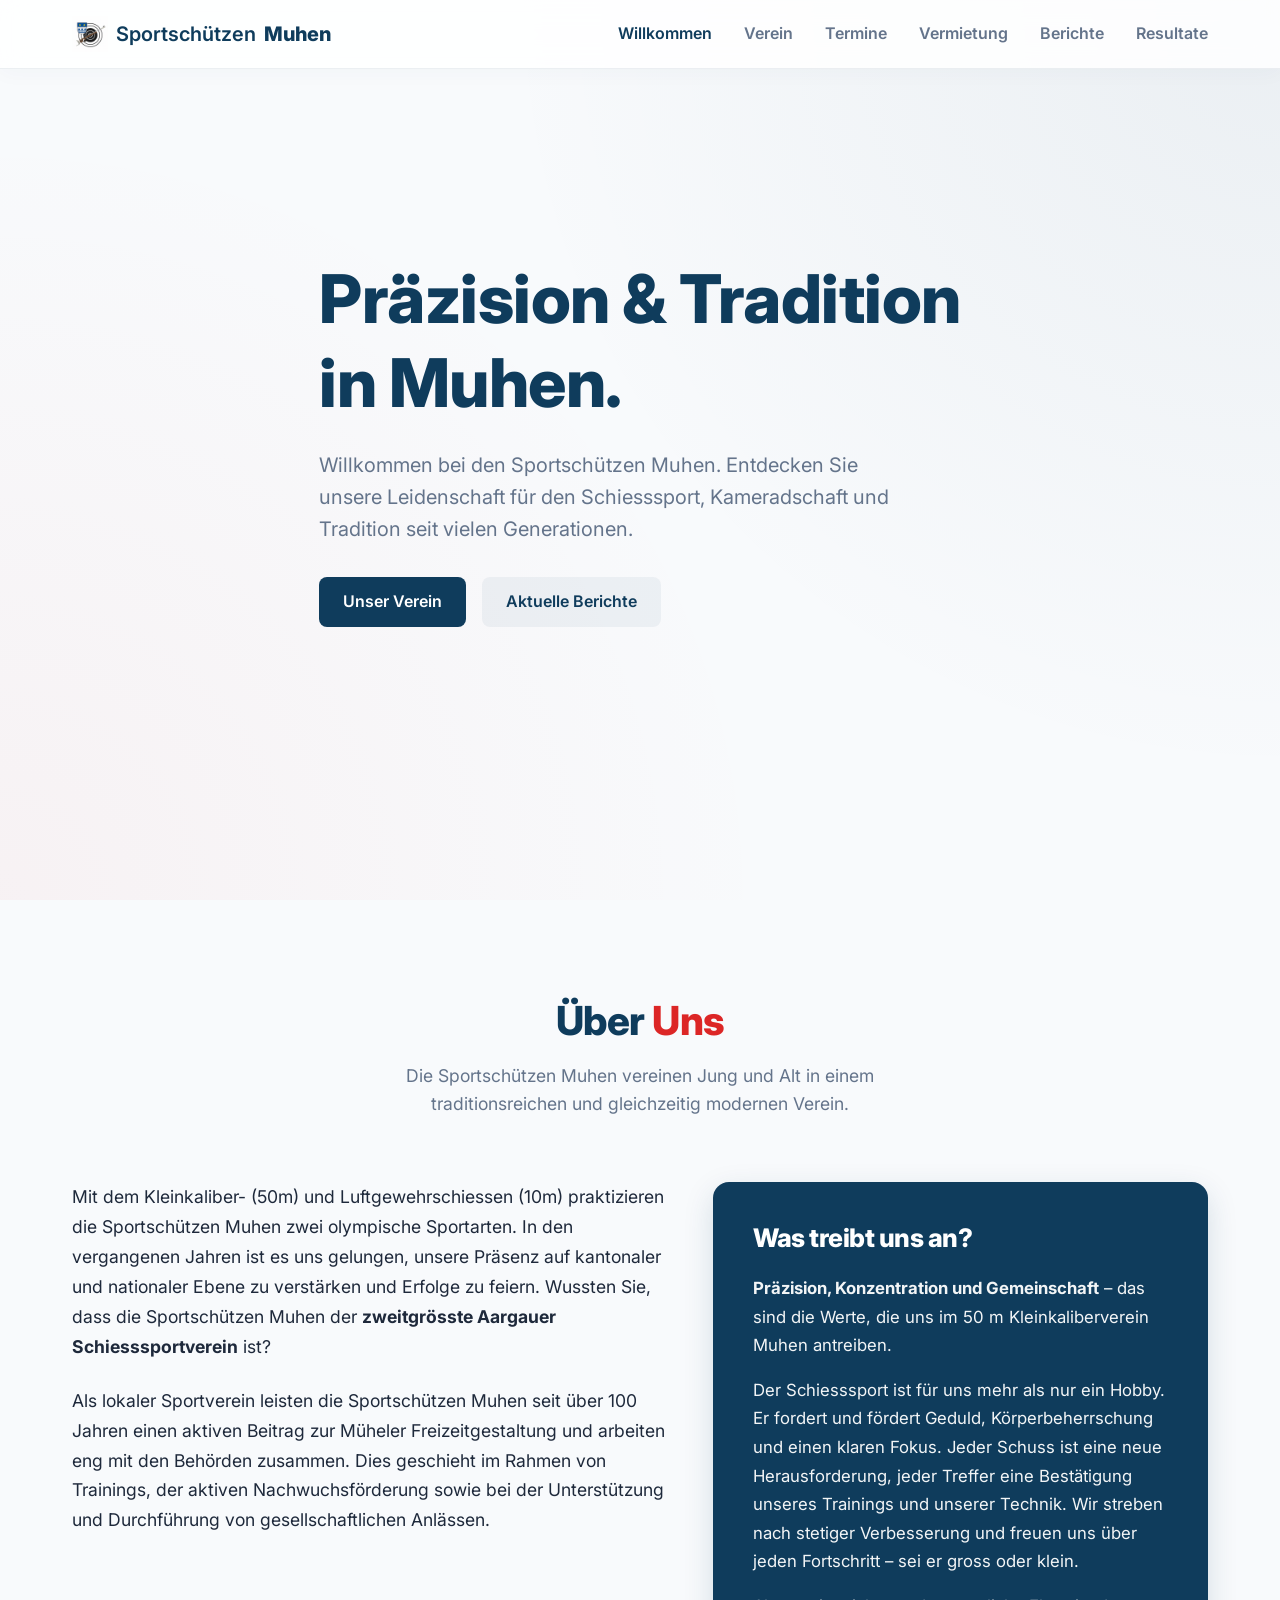
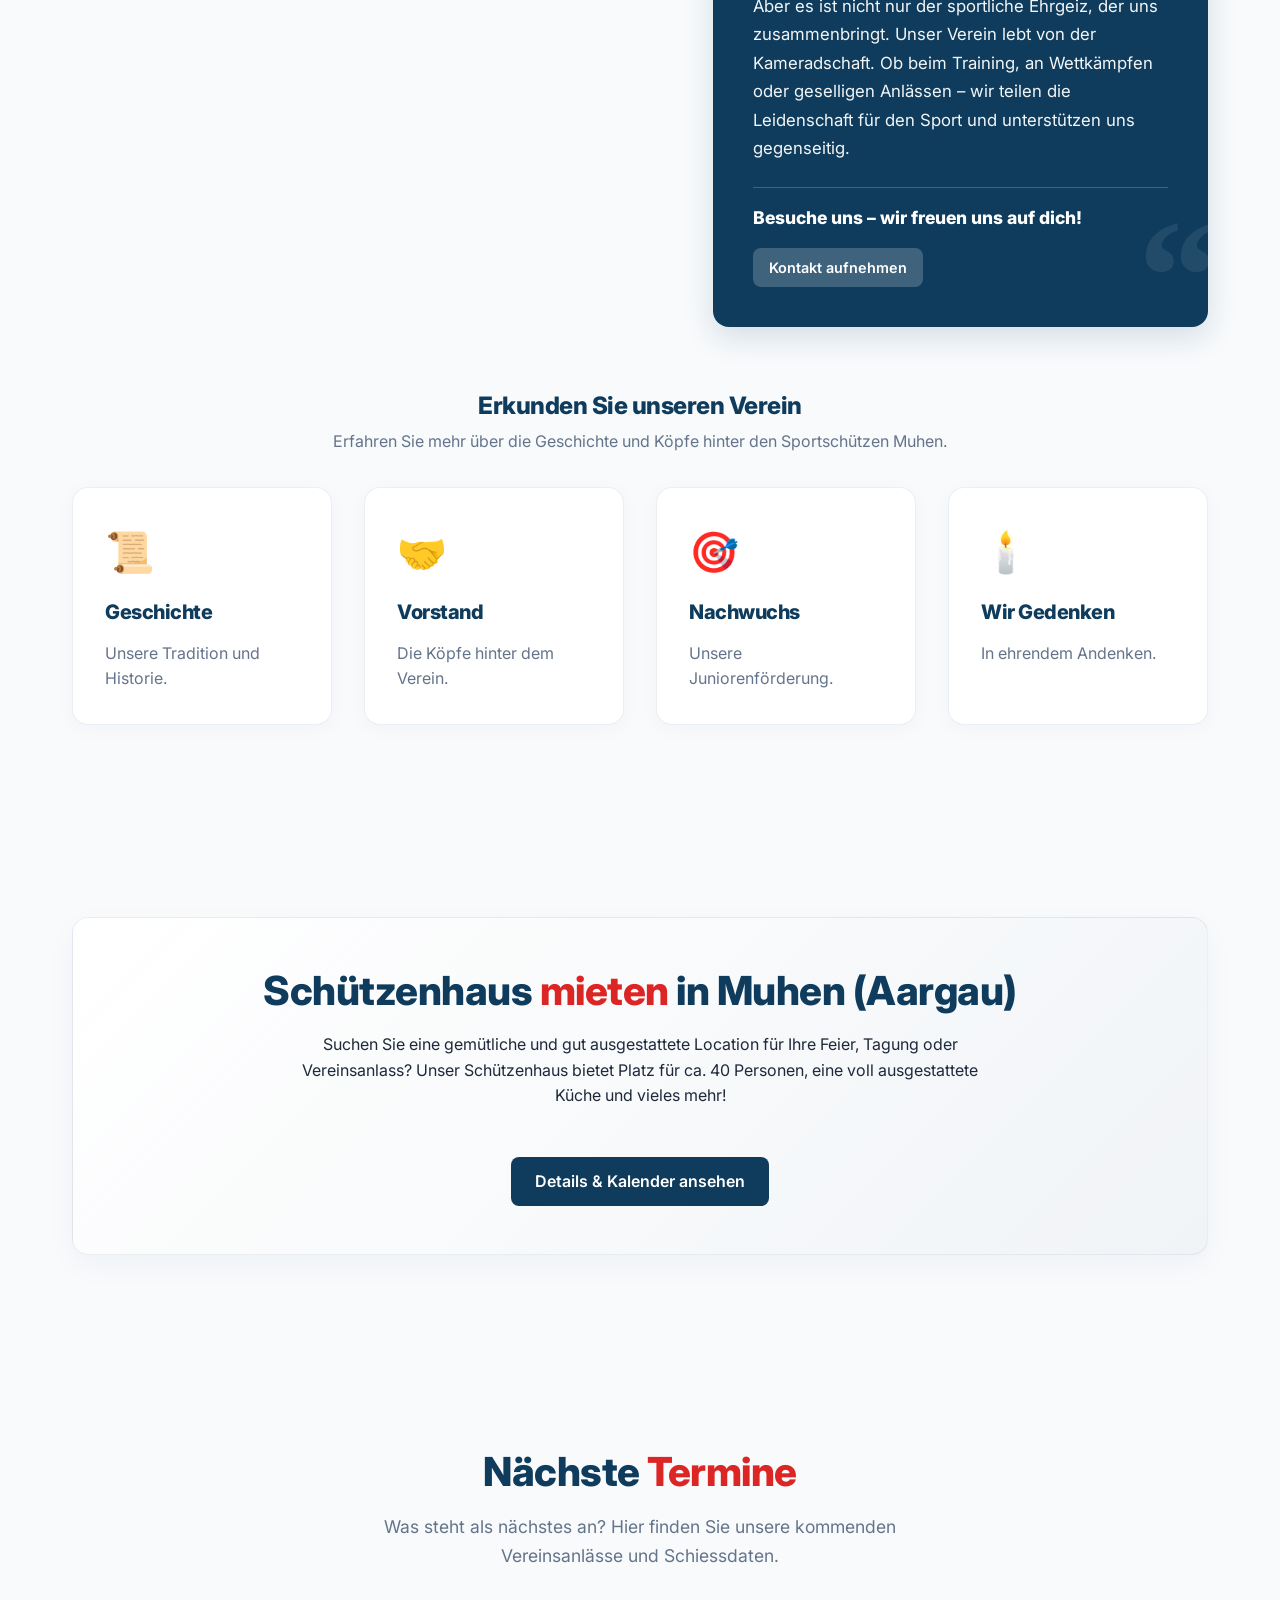
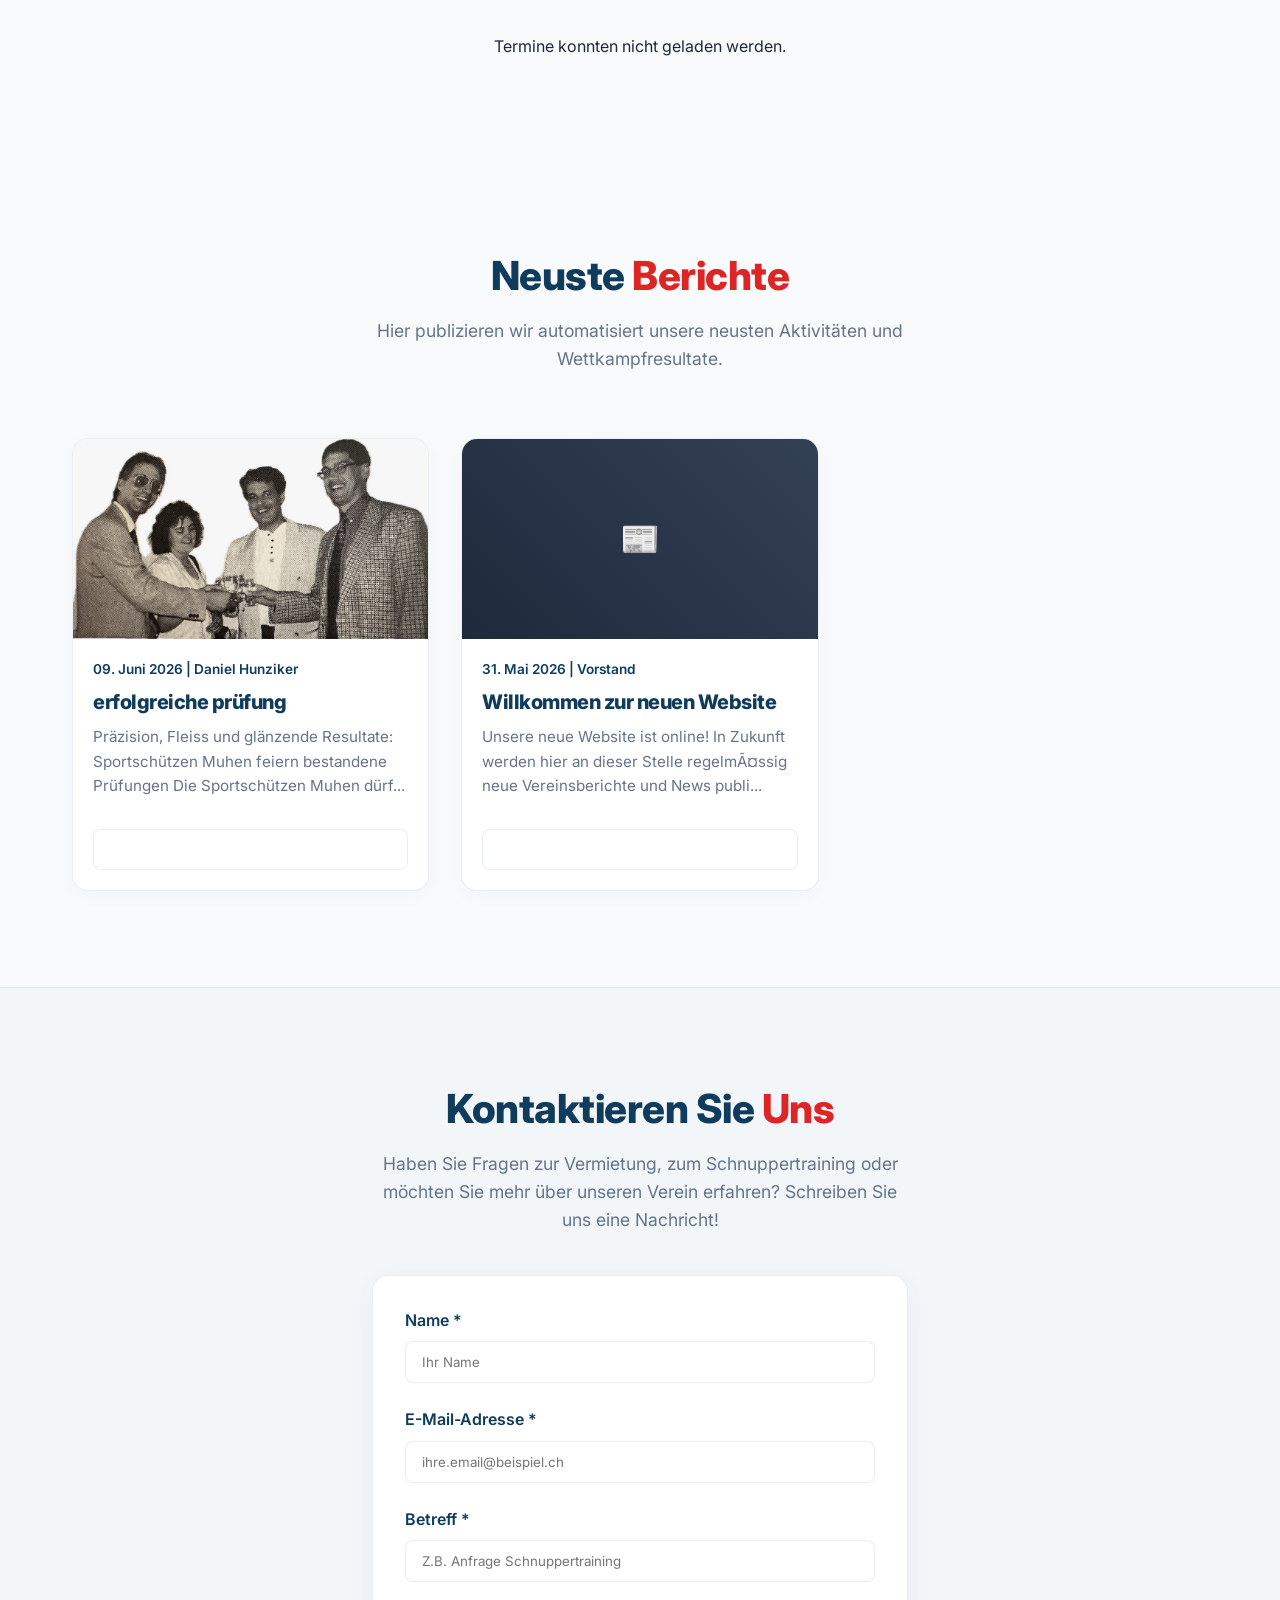
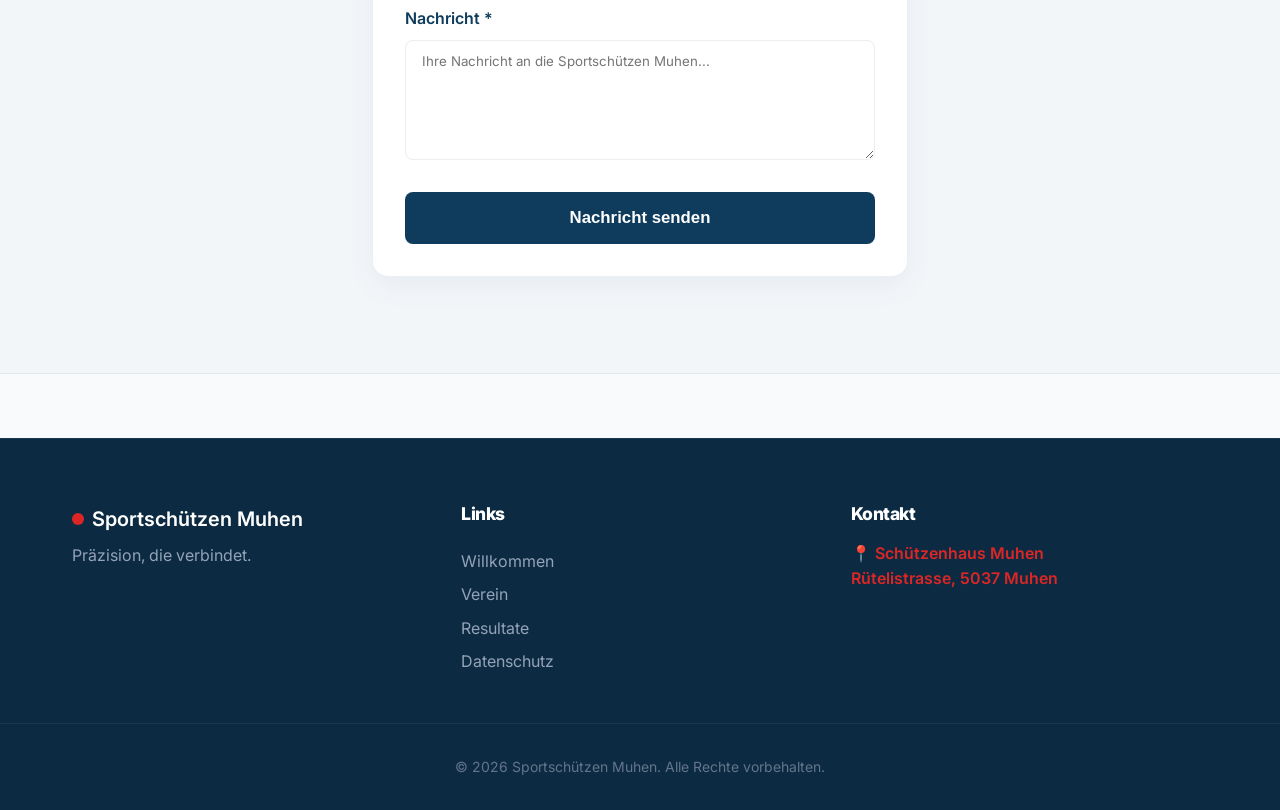
==== index.html @ 01ebefd2 "Add files via upload" ====
<!DOCTYPE html>
<html lang="de">
<head>
    <meta charset="UTF-8">
    <meta name="viewport" content="width=device-width, initial-scale=1.0">
    <title>Sportschützen Muhen</title>
    <meta name="description" content="Offizielle Website der Sportschützen Muhen.">
    <link rel="preconnect" href="https://fonts.googleapis.com">
    <link rel="preconnect" href="https://fonts.gstatic.com" crossorigin>
    <link href="https://fonts.googleapis.com/css2?family=Inter:wght@300;400;600;800&display=swap" rel="stylesheet">
    <link rel="stylesheet" href="css/style.css">
</head>
<body>
    <header class="glass-nav">
        <div class="container nav-content">
            <div class="logo">
                <img src="assets/logo.png" alt="Sportschützen Muhen Logo" class="logo-img">
                Sportschützen <span class="text-bold">Muhen</span>
            </div>
            
            <!-- Mobile Menu Toggle -->
            <button class="mobile-toggle" id="mobile-toggle" aria-label="Menu öffnen">
                <span></span>
                <span></span>
                <span></span>
            </button>

            <nav class="desktop-nav" id="nav-links">
                <a href="#home" class="active">Willkommen</a>
                <a href="verein.html">Verein</a>
                <a href="#termine">Termine</a>
                <a href="schuetzenhaus_vermietung.html">Vermietung</a>
                <a href="#reports">Berichte</a>
                <a href="resultate.html">Resultate</a>
            </nav>
        </div>
    </header>

    <main>
        <section id="home" class="hero">
            <div class="hero-overlay"></div>
            <div class="container hero-content">
                <h1 class="fade-in-up">Präzision & Tradition <br>in Muhen.</h1>
                <p class="fade-in-up delay-1">Willkommen bei den Sportschützen Muhen. Entdecken Sie unsere Leidenschaft für den Schiesssport, Kameradschaft und Tradition seit vielen Generationen.</p>
                <div class="hero-actions fade-in-up delay-2">
                    <a href="#about" class="btn btn-primary">Unser Verein</a>
                    <a href="#reports" class="btn btn-secondary">Aktuelle Berichte</a>
                </div>
            </div>
        </section>

        <section id="about" class="about-section">
            <div class="container">
                <div class="section-header">
                    <h2>Über <span class="text-red">Uns</span></h2>
                    <p>Die Sportschützen Muhen vereinen Jung und Alt in einem traditionsreichen und gleichzeitig modernen Verein.</p>
                </div>
                
                <!-- Modern two-column about & values grid -->
                <div class="about-grid">
                    <!-- Left: About Text -->
                    <div style="display: flex; flex-direction: column; gap: 1.5rem;">
                        <p style="font-size: 1.1rem; line-height: 1.7; color: var(--text-light);">
                            Mit dem Kleinkaliber- (50m) und Luftgewehrschiessen (10m) praktizieren die Sportschützen Muhen zwei olympische Sportarten. In den vergangenen Jahren ist es uns gelungen, unsere Präsenz auf kantonaler und nationaler Ebene zu verstärken und Erfolge zu feiern. Wussten Sie, dass die Sportschützen Muhen der <strong>zweitgrösste Aargauer Schiesssportverein</strong> ist?
                        </p>
                        <p style="font-size: 1.1rem; line-height: 1.7; color: var(--text-light);">
                            Als lokaler Sportverein leisten die Sportschützen Muhen seit über 100 Jahren einen aktiven Beitrag zur Müheler Freizeitgestaltung und arbeiten eng mit den Behörden zusammen. Dies geschieht im Rahmen von Trainings, der aktiven Nachwuchsförderung sowie bei der Unterstützung und Durchführung von gesellschaftlichen Anlässen.
                        </p>
                    </div>

                    <!-- Right: Motivation Quote Panel -->
                    <div class="glass-card" style="background-color: var(--primary-color); color: white; border: none; padding: 2.5rem; position: relative; overflow: hidden; box-shadow: 0 10px 30px rgba(15, 58, 93, 0.15);">
                        <!-- Decorative Quote Icon -->
                        <div style="position: absolute; right: -10px; bottom: -30px; font-size: 10rem; opacity: 0.08; font-weight: 800; font-family: Georgia, serif; line-height: 1; pointer-events: none; user-select: none;">“</div>
                        <h3 style="color: white; font-size: 1.6rem; margin-bottom: 1.25rem; font-weight: 800;">Was treibt uns an?</h3>
                        <p style="font-size: 1.05rem; line-height: 1.7; margin-bottom: 1rem; opacity: 0.95; color: white;">
                            <strong>Präzision, Konzentration und Gemeinschaft</strong> – das sind die Werte, die uns im 50 m Kleinkaliberverein Muhen antreiben.
                        </p>
                        <p style="font-size: 1.05rem; line-height: 1.7; margin-bottom: 1rem; opacity: 0.95; color: white;">
                            Der Schiesssport ist für uns mehr als nur ein Hobby. Er fordert und fördert Geduld, Körperbeherrschung und einen klaren Fokus. Jeder Schuss ist eine neue Herausforderung, jeder Treffer eine Bestätigung unseres Trainings und unserer Technik. Wir streben nach stetiger Verbesserung und freuen uns über jeden Fortschritt – sei er gross oder klein.
                        </p>
                        <p style="font-size: 1.05rem; line-height: 1.7; margin-bottom: 1.5rem; opacity: 0.95; color: white;">
                            Aber es ist nicht nur der sportliche Ehrgeiz, der uns zusammenbringt. Unser Verein lebt von der Kameradschaft. Ob beim Training, an Wettkämpfen oder geselligen Anlässen – wir teilen die Leidenschaft für den Sport und unterstützen uns gegenseitig.
                        </p>
                        <div style="font-weight: 800; font-size: 1.1rem; border-top: 1px solid rgba(255,255,255,0.2); padding-top: 1rem; display: flex; justify-content: space-between; align-items: center; flex-wrap: wrap; gap: 1rem;">
                            <span>Besuche uns – wir freuen uns auf dich!</span>
                            <a href="#kontakt" class="btn btn-secondary" style="background-color: rgba(255,255,255,0.2); color: white; padding: 0.5rem 1rem; font-size: 0.9rem;">Kontakt aufnehmen</a>
                        </div>
                    </div>
                </div>

                <div style="text-align: center; margin-bottom: 2rem; margin-top: 2rem;">
                    <h3 style="font-size: 1.5rem; margin-bottom: 0.5rem; color: var(--primary-color);">Erkunden Sie unseren Verein</h3>
                    <p style="color: var(--text-muted);">Erfahren Sie mehr über die Geschichte und Köpfe hinter den Sportschützen Muhen.</p>
                </div>

                <!-- 4 Pillars Links -->
                <div class="grid-4">
                    <a href="verein.html#geschichte" class="glass-card">
                        <div class="card-icon">📜</div>
                        <h3>Geschichte</h3>
                        <p>Unsere Tradition und Historie.</p>
                    </a>
                    <a href="verein.html#vorstand" class="glass-card">
                        <div class="card-icon">🤝</div>
                        <h3>Vorstand</h3>
                        <p>Die Köpfe hinter dem Verein.</p>
                    </a>
                    <a href="verein.html#nachwuchs" class="glass-card">
                        <div class="card-icon">🎯</div>
                        <h3>Nachwuchs</h3>
                        <p>Unsere Juniorenförderung.</p>
                    </a>
                    <a href="verein.html#gedenken" class="glass-card">
                        <div class="card-icon">🕯️</div>
                        <h3>Wir Gedenken</h3>
                        <p>In ehrendem Andenken.</p>
                    </a>
                </div>
            </div>
        </section>

        <section id="vermietung" class="vermietung-section">
            <div class="container">
                <div class="vermietung-banner">
                    <div class="vermietung-content">
                        <h2>Schützenhaus <span class="text-red">mieten</span> in Muhen (Aargau)</h2>
                        <p>Suchen Sie eine gemütliche und gut ausgestattete Location für Ihre Feier, Tagung oder Vereinsanlass? Unser Schützenhaus bietet Platz für ca. 40 Personen, eine voll ausgestattete Küche und vieles mehr!</p>
                        <a href="schuetzenhaus_vermietung.html" class="btn btn-primary mt-4">Details & Kalender ansehen</a>
                    </div>
                </div>
            </div>
        </section>

        <section id="termine" class="termine-section">
            <div class="container">
                <div class="section-header">
                    <h2>Nächste <span class="text-red">Termine</span></h2>
                    <p>Was steht als nächstes an? Hier finden Sie unsere kommenden Vereinsanlässe und Schiessdaten.</p>
                </div>
                <div class="termine-list" id="termine-container">
                    <div class="loading-spinner">Termine werden geladen...</div>
                </div>
            </div>
        </section>

        <section id="reports" class="reports-section">
            <div class="container">
                <div class="section-header">
                    <h2>Neuste <span class="text-red">Berichte</span></h2>
                    <p>Hier publizieren wir automatisiert unsere neusten Aktivitäten und Wettkampfresultate.</p>
                </div>
                <div class="reports-grid" id="reports-container">
                    <!-- Platzhalter für Berichte -->
                    <div class="glass-card report-card">
                        <div class="report-image" style="background: linear-gradient(45deg, #1e293b, #334155);"></div>
                        <div class="report-content">
                            <span class="report-date">31. Mai 2026</span>
                            <h3>Neue Website online</h3>
                            <p>Die Sportschützen Muhen präsentieren ihre brandneue Website mit integriertem KI-Berichtsgenerator.</p>
                            <a href="#" class="read-more">Weiterlesen →</a>
                        </div>
                    </div>
                </div>
            </div>
        </section>
        <section id="kontakt" class="contact-section" style="background-color: rgba(15, 60, 92, 0.02); border-top: 1px solid var(--glass-border); border-bottom: 1px solid var(--glass-border);">
            <div class="container" style="max-width: 600px;">
                <div class="section-header" style="margin-bottom: 2.5rem;">
                    <h2>Kontaktieren Sie <span class="text-red">Uns</span></h2>
                    <p>Haben Sie Fragen zur Vermietung, zum Schnuppertraining oder möchten Sie mehr über unseren Verein erfahren? Schreiben Sie uns eine Nachricht!</p>
                </div>
                
                <div class="glass-card" style="box-shadow: 0 10px 30px rgba(15, 58, 93, 0.05);">
                    <form id="contact-form" action="https://api.web3forms.com/submit" method="POST">
                        <!-- Web3Forms Access Key: Hier tragen Sie Ihren kostenfreien Schlüssel ein -->
                        <!-- Für den Testbetrieb nutzen wir eine Weiterleitung, bitte hier den Schlüssel einsetzen -->
                        <input type="hidden" name="access_key" id="web3forms-key" value="YOUR_ACCESS_KEY_HERE">
                        
                        <!-- Anti-Spam Honeypot Field -->
                        <input type="checkbox" name="botcheck" class="hidden" style="display: none;">
                        
                        <div class="form-group">
                            <label for="contact-name">Name *</label>
                            <input type="text" id="contact-name" name="name" class="form-control" placeholder="Ihr Name" required>
                        </div>
                        
                        <div class="form-group">
                            <label for="contact-email">E-Mail-Adresse *</label>
                            <input type="email" id="contact-email" name="email" class="form-control" placeholder="ihre.email@beispiel.ch" required>
                        </div>
                        
                        <div class="form-group">
                            <label for="contact-subject">Betreff *</label>
                            <input type="text" id="contact-subject" name="subject" class="form-control" placeholder="Z.B. Anfrage Schnuppertraining" required>
                        </div>
                        
                        <div class="form-group">
                            <label for="contact-message">Nachricht *</label>
                            <textarea id="contact-message" name="message" class="form-control" placeholder="Ihre Nachricht an die Sportschützen Muhen..." required></textarea>
                        </div>
                        
                        <button type="submit" id="contact-submit" class="btn btn-primary" style="width: 100%; padding: 1rem; font-size: 1.05rem;">
                            Nachricht senden
                        </button>
                        
                        <div id="contact-status" style="margin-top: 1.5rem; padding: 1rem; border-radius: 0.5rem; text-align: center; font-weight: 600; display: none;"></div>
                    </form>
                </div>
            </div>
        </section>
    </main>

    <footer>
        <div class="container footer-content">
            <div class="footer-brand">
                <div class="logo">
                    <span class="red-dot"></span> Sportschützen Muhen
                </div>
                <p>Präzision, die verbindet.</p>
            </div>
            <div class="footer-links">
                <h4>Links</h4>
                <a href="#home">Willkommen</a>
                <a href="verein.html">Verein</a>
                <a href="resultate.html">Resultate</a>
                <a href="datenschutz.html">Datenschutz</a>
            </div>
            <div class="footer-contact">
                <h4>Kontakt</h4>
                <p><a href="https://maps.google.com/?q=Sportschützen+Muhen+Rütelistrasse+Muhen" target="_blank" style="color: var(--accent-color); font-weight: 600;">📍 Schützenhaus Muhen<br>Rütelistrasse, 5037 Muhen</a></p>
            </div>
        </div>
        <div class="footer-bottom">
            <p>&copy; 2026 Sportschützen Muhen. Alle Rechte vorbehalten.</p>
        </div>
    </footer>

    <script src="js/main.js"></script>
</body>
</html>
---- css/style.css ----
:root {
    --primary-color: #0f3c5c; /* navy-600 */
    --primary-hover: #0a293f; /* navy-750 */
    --accent-color: #dc2626; /* red-600 */
    --accent-hover: #b91c1c; /* red-700 */
    --bg-dark: #f8fafc; /* slate-50 (main background) */
    --bg-card: #ffffff; /* pure white for cards */
    --text-light: #1e293b; /* slate-800 for main text */
    --text-muted: #64748b; /* slate-500 for muted text */
    --glass-border: rgba(15, 58, 93, 0.08); /* soft border in navy tint */
    --glass-bg: rgba(255, 255, 255, 0.85); /* white glass background */
    --transition: all 0.3s cubic-bezier(0.4, 0, 0.2, 1);
}

* {
    margin: 0;
    padding: 0;
    box-sizing: border-box;
}

body {
    font-family: 'Inter', sans-serif;
    background-color: var(--bg-dark);
    color: var(--text-light);
    line-height: 1.6;
    overflow-x: hidden;
}

body.no-scroll {
    overflow: hidden;
}

a {
    text-decoration: none;
    color: inherit;
}

.container {
    max-width: 1200px;
    margin: 0 auto;
    padding: 0 2rem;
}

@media (max-width: 768px) {
    .container {
        padding: 0 1.25rem;
    }
}

/* Typography */
h1, h2, h3, h4 {
    font-weight: 800;
    line-height: 1.25;
    color: var(--primary-color);
    letter-spacing: -0.5px;
}

h1 {
    font-size: clamp(2.2rem, 6vw, 4rem);
}

h2 {
    font-size: clamp(1.8rem, 4vw, 2.5rem);
    margin-bottom: 1rem;
}

.text-bold {
    font-weight: 800;
}

.text-red {
    color: var(--accent-color);
}

/* Header & Nav */
.glass-nav {
    position: fixed;
    top: 0;
    width: 100%;
    z-index: 100;
    background: var(--glass-bg);
    backdrop-filter: blur(12px);
    -webkit-backdrop-filter: blur(12px);
    border-bottom: 1px solid var(--glass-border);
    padding: 1rem 0;
    box-shadow: 0 4px 20px rgba(15, 58, 93, 0.03);
}

.nav-content {
    display: flex;
    justify-content: space-between;
    align-items: center;
}

.logo {
    font-size: 1.25rem;
    font-weight: 600;
    display: flex;
    align-items: center;
    gap: 0.5rem;
    color: var(--primary-color);
}

.red-dot {
    width: 12px;
    height: 12px;
    background-color: var(--accent-color);
    border-radius: 50%;
    display: inline-block;
}

.logo-img {
    height: 36px;
    width: auto;
    object-fit: contain;
}

.desktop-nav {
    display: flex;
    gap: 2rem;
}

.desktop-nav a {
    font-weight: 600;
    color: var(--text-muted);
    transition: var(--transition);
}

.desktop-nav a:hover,
.desktop-nav a.active {
    color: var(--primary-color);
}

/* Buttons */
.btn {
    display: inline-block;
    padding: 0.75rem 1.5rem;
    border-radius: 0.5rem;
    font-weight: 600;
    transition: var(--transition);
    cursor: pointer;
    border: none;
    text-align: center;
}

.btn-primary {
    background-color: var(--primary-color);
    color: white;
}

.btn-primary:hover {
    background-color: var(--primary-hover);
    transform: translateY(-2px);
    box-shadow: 0 4px 12px rgba(15, 58, 93, 0.15);
}

.btn-secondary {
    background-color: rgba(15, 58, 93, 0.05);
    color: var(--primary-color);
}

.btn-secondary:hover {
    background-color: rgba(15, 58, 93, 0.1);
    transform: translateY(-2px);
}

.btn-outline {
    border: 1px solid var(--primary-color);
    color: var(--primary-color);
    background: transparent;
}

.btn-outline:hover {
    background-color: var(--primary-color);
    color: white;
}

/* Hero Section */
.hero {
    min-height: 100vh;
    display: flex;
    align-items: center;
    position: relative;
    padding-top: 80px;
}

.hero-overlay {
    position: absolute;
    top: 0;
    left: 0;
    width: 100%;
    height: 100%;
    background: radial-gradient(circle at top right, rgba(15, 60, 92, 0.06), transparent 50%),
                radial-gradient(circle at bottom left, rgba(220, 38, 38, 0.04), transparent 50%);
    z-index: -1;
}

.hero-content {
    max-width: 800px;
}

.hero h1 {
    font-size: clamp(2rem, 6vw, 4.2rem);
    margin-bottom: 1.5rem;
    color: var(--primary-color);
}

.hero p {
    font-size: 1.25rem;
    color: var(--text-muted);
    margin-bottom: 2rem;
    max-width: 600px;
}

.hero-actions {
    display: flex;
    gap: 1rem;
}

/* Sections */
section {
    padding: 6rem 0;
}

.section-header {
    text-align: center;
    margin-bottom: 4rem;
    max-width: 600px;
    margin-left: auto;
    margin-right: auto;
}

.section-header h2 {
    color: var(--primary-color);
}

.section-header p {
    color: var(--text-muted);
    font-size: 1.1rem;
}

/* Cards */
.grid-3 {
    display: grid;
    grid-template-columns: repeat(auto-fit, minmax(300px, 1fr));
    gap: 2rem;
}

.glass-card {
    background: var(--bg-card);
    border: 1px solid var(--glass-border);
    border-radius: 1rem;
    padding: 2rem;
    box-shadow: 0 4px 20px rgba(15, 58, 93, 0.03);
    transition: transform 0.3s ease, box-shadow 0.3s ease;
}

.glass-card:hover {
    transform: translateY(-5px);
    box-shadow: 0 10px 30px rgba(15, 58, 93, 0.08);
}

.card-icon {
    font-size: 2.5rem;
    margin-bottom: 1rem;
}

.glass-card h3 {
    margin-bottom: 1rem;
    font-size: 1.25rem;
    color: var(--primary-color);
}

.glass-card p {
    color: var(--text-muted);
}

/* Reports */
.reports-grid {
    display: grid;
    grid-template-columns: repeat(auto-fill, minmax(350px, 1fr));
    gap: 2rem;
}

.report-card {
    padding: 0;
    overflow: hidden;
}

.report-image {
    width: 100%;
    height: 200px;
    background-size: cover;
    background-position: center;
}

.report-content {
    padding: 1.5rem;
}

.report-date {
    font-size: 0.875rem;
    color: var(--accent-color);
    font-weight: 600;
    margin-bottom: 0.5rem;
    display: block;
}

.report-content h3 {
    margin-bottom: 0.5rem;
    color: var(--primary-color);
}

.report-content p {
    margin-bottom: 1rem;
    color: var(--text-muted);
}

.read-more {
    color: var(--accent-color);
    font-weight: 600;
    transition: color 0.2s;
}

.read-more:hover {
    text-decoration: underline;
    color: var(--accent-hover);
}

/* Footer (Elegantes Premium Navy Footer für perfekten Kontrast) */
footer {
    background-color: #0c2b42;
    border-top: 1px solid rgba(255, 255, 255, 0.05);
    padding: 4rem 0 2rem;
    margin-top: 4rem;
    color: #f8fafc;
}

.footer-content {
    display: grid;
    grid-template-columns: repeat(auto-fit, minmax(250px, 1fr));
    gap: 2rem;
    margin-bottom: 3rem;
}

.footer-brand .logo {
    color: #ffffff;
    margin-bottom: 0.5rem;
}

.footer-brand p {
    color: #94a3b8;
}

.footer-links {
    display: flex;
    flex-direction: column;
    gap: 0.5rem;
}

.footer-links h4, .footer-contact h4 {
    margin-bottom: 1rem;
    color: #ffffff;
    font-size: 1.1rem;
}

.footer-links a {
    color: #94a3b8;
    transition: color 0.2s;
}

.footer-links a:hover {
    color: var(--accent-color);
}

.footer-contact p {
    color: #94a3b8;
}

.footer-bottom {
    text-align: center;
    padding-top: 2rem;
    border-top: 1px solid rgba(255, 255, 255, 0.05);
    color: #64748b;
    font-size: 0.875rem;
}

/* Animations */
.fade-in-up {
    opacity: 0;
    transform: translateY(20px);
    animation: fadeInUp 0.8s forwards;
}

.delay-1 { animation-delay: 0.2s; }
.delay-2 { animation-delay: 0.4s; }

@keyframes fadeInUp {
    to {
        opacity: 1;
        transform: translateY(0);
    }
}

/* Form Styles */
.form-group {
    margin-bottom: 1.5rem;
}

.form-group label {
    display: block;
    margin-bottom: 0.5rem;
    font-weight: 600;
    color: var(--primary-color);
}

.form-control {
    width: 100%;
    padding: 0.75rem 1rem;
    border-radius: 0.5rem;
    background: #ffffff;
    border: 1px solid var(--glass-border);
    color: var(--text-light);
    font-family: inherit;
    transition: border-color 0.3s, box-shadow 0.3s;
}

.form-control:focus {
    outline: none;
    border-color: var(--primary-color);
    box-shadow: 0 0 0 3px rgba(15, 60, 92, 0.1);
}

textarea.form-control {
    min-height: 120px;
    resize: vertical;
}

.file-input-wrapper {
    position: relative;
    overflow: hidden;
    display: inline-block;
    width: 100%;
}

.file-input-wrapper input[type="file"] {
    position: absolute;
    left: 0;
    top: 0;
    opacity: 0;
    cursor: pointer;
    height: 100%;
    width: 100%;
}

.file-input-button {
    display: flex;
    align-items: center;
    justify-content: center;
    gap: 0.5rem;
    padding: 2rem;
    border: 2px dashed var(--glass-border);
    border-radius: 0.5rem;
    text-align: center;
    color: var(--text-muted);
    transition: var(--transition);
}

.file-input-wrapper:hover .file-input-button {
    border-color: var(--accent-color);
    color: var(--primary-color);
}

/* Utilities */
.text-center { text-align: center; }
.mt-4 { margin-top: 1rem; }
.mb-4 { margin-bottom: 1rem; }

/* Grid 4 */
.grid-4 {
    display: grid;
    grid-template-columns: repeat(auto-fit, minmax(250px, 1fr));
    gap: 2rem;
}

/* Vermietung Teaser */
.vermietung-banner {
    background: linear-gradient(135deg, var(--bg-card), rgba(15, 60, 92, 0.03));
    border: 1px solid var(--glass-border);
    border-radius: 1rem;
    padding: 3rem;
    text-align: center;
    box-shadow: 0 10px 30px rgba(15, 58, 93, 0.04);
}

.vermietung-banner h2 {
    color: var(--primary-color);
}

.vermietung-content p {
    color: var(--text-light);
    max-width: 700px;
    margin: 0 auto 2rem;
}

/* Termine List */
.termine-list {
    display: flex;
    flex-direction: column;
    gap: 1rem;
    max-width: 800px;
    margin: 0 auto;
}

.termin-item {
    background: var(--bg-card);
    border: 1px solid var(--glass-border);
    border-radius: 0.5rem;
    padding: 1.5rem;
    display: flex;
    justify-content: space-between;
    align-items: center;
    transition: var(--transition);
    box-shadow: 0 4px 12px rgba(15, 58, 93, 0.02);
}

.termin-item:hover {
    transform: translateX(5px);
    border-color: var(--accent-color);
    box-shadow: 0 6px 18px rgba(15, 58, 93, 0.06);
}

.termin-date {
    display: flex;
    flex-direction: column;
    align-items: center;
    justify-content: center;
    background: rgba(15, 60, 92, 0.05);
    color: var(--primary-color);
    padding: 0.5rem 1rem;
    border-radius: 0.5rem;
    font-weight: 800;
    min-width: 80px;
}

.termin-date .day { font-size: 1.5rem; line-height: 1; }
.termin-date .month { font-size: 0.9rem; text-transform: uppercase; }

.termin-details {
    flex-grow: 1;
    margin-left: 1.5rem;
}

.termin-details h3 {
    margin-bottom: 0.25rem;
    font-size: 1.2rem;
    color: var(--primary-color);
}

.termin-details p {
    color: var(--text-muted);
    font-size: 0.9rem;
}

.loading-spinner {
    text-align: center;
    padding: 2rem;
    color: var(--text-muted);
}

/* Mobile Menu Toggle */
.mobile-toggle {
    display: none;
    flex-direction: column;
    gap: 5px;
    background: none;
    border: none;
    cursor: pointer;
    z-index: 101;
}

.mobile-toggle span {
    width: 25px;
    height: 3px;
    background-color: var(--primary-color);
    border-radius: 3px;
    transition: all 0.3s;
}

/* Responsive Design */
@media (max-width: 768px) {
    .desktop-nav {
        display: none;
        position: fixed;
        top: 0;
        left: 0;
        width: 100%;
        height: 100vh;
        background: rgba(255, 255, 255, 0.98);
        backdrop-filter: blur(12px);
        flex-direction: column;
        justify-content: center;
        align-items: center;
        z-index: 99;
    }

    .desktop-nav.open {
        display: flex;
    }

    .desktop-nav a {
        font-size: 1.5rem;
        margin: 1rem 0;
    }

    .mobile-toggle {
        display: flex;
    }

    .mobile-toggle.active span:nth-child(1) {
        transform: rotate(45deg) translate(5px, 5px);
    }
    .mobile-toggle.active span:nth-child(2) {
        opacity: 0;
    }
    .mobile-toggle.active span:nth-child(3) {
        transform: rotate(-45deg) translate(6px, -7px);
    }

    .admin-btn {
        display: none;
    }



    .hero p {
        font-size: 1.05rem;
    }
    
    .termin-item {
        flex-direction: column;
        align-items: flex-start;
        gap: 1rem;
    }
    
    .termin-details {
        margin-left: 0;
    }

    section {
        padding: 3rem 0;
    }

    .glass-card {
        padding: 1.25rem;
    }

    .hero-actions {
        flex-direction: column;
        width: 100%;
    }

    .hero-actions .btn {
        width: 100%;
    }

    .footer-content {
        text-align: center;
    }
}

/* Timeline */
.timeline {
    position: relative;
    max-width: 800px;
    margin: 3rem auto;
    padding-left: 2rem;
    border-left: 3px solid var(--accent-color);
}

.timeline-item {
    position: relative;
    margin-bottom: 3rem;
}

.timeline-item::before {
    content: '';
    position: absolute;
    left: -2.75rem;
    top: 0;
    width: 20px;
    height: 20px;
    background-color: var(--accent-color);
    border: 4px solid var(--bg-dark);
    border-radius: 50%;
    box-shadow: 0 0 0 2px var(--accent-color);
}

.timeline-date {
    display: inline-block;
    padding: 0.25rem 1rem;
    background: rgba(220, 38, 38, 0.08);
    color: var(--accent-color);
    border-radius: 1rem;
    font-weight: 800;
    margin-bottom: 0.5rem;
}

.timeline-content {
    background: var(--bg-card);
    border: 1px solid var(--glass-border);
    border-radius: 1rem;
    padding: 1.5rem;
    box-shadow: 0 4px 15px rgba(15, 58, 93, 0.02);
}

.timeline-content h3 {
    margin-bottom: 0.5rem;
    color: var(--primary-color);
}

.timeline-content p {
    color: var(--text-light);
}

/* Masonry Gallery Placeholder */
.masonry-grid {
    column-count: 1;
    column-gap: 1.5rem;
    margin-top: 2rem;
}

.masonry-item {
    break-inside: avoid;
    margin-bottom: 1.5rem;
    background: var(--bg-card);
    border: 1px solid var(--glass-border);
    border-radius: 1rem;
    overflow: hidden;
    box-shadow: 0 4px 15px rgba(15, 58, 93, 0.02);
}

.masonry-img {
    width: 100%;
    height: 200px;
    background: rgba(15, 60, 92, 0.03);
    display: flex;
    align-items: center;
    justify-content: center;
    color: var(--text-muted);
    font-size: 2rem;
}

.masonry-caption {
    padding: 1rem;
    font-size: 0.9rem;
    text-align: center;
    color: var(--text-light);
}

@media (min-width: 768px) {
    .masonry-grid {
        column-count: 2;
    }
}
@media (min-width: 1024px) {
    .masonry-grid {
        column-count: 3;
    }
}

/* About grid layouts */
.about-grid {
    display: grid;
    grid-template-columns: 1fr;
    gap: 3rem;
    margin-bottom: 4rem;
    align-items: start;
}

@media (min-width: 1024px) {
    .about-grid {
        grid-template-columns: 1.2fr 1fr;
    }
}

/* Data Table */
.data-table {
    width: 100%;
    border-collapse: collapse;
    background: var(--bg-card);
    border-radius: 1rem;
    overflow: hidden;
    margin-top: 2rem;
    box-shadow: 0 4px 20px rgba(15, 58, 93, 0.03);
}

.data-table th, .data-table td {
    padding: 1rem;
    text-align: left;
    border-bottom: 1px solid var(--glass-border);
}

.data-table th {
    background: rgba(15, 60, 92, 0.03);
    color: var(--primary-color);
    font-weight: 800;
}

.data-table td {
    color: var(--text-light);
}

.data-table tr:last-child td {
    border-bottom: none;
}

/* ==========================================================================
   RESULTATE DASHBOARD SPECIFIC STYLES (NEW)
   ========================================================================== */

.archive-selector-card {
    display: flex;
    justify-content: space-between;
    align-items: center;
    gap: 1.5rem;
    margin-bottom: 2rem;
}

.archive-selector-card label {
    font-weight: 600;
    color: var(--primary-color);
    font-size: 1.05rem;
}

.select-control {
    padding: 0.5rem 1.5rem;
    font-size: 1rem;
    font-weight: 600;
    color: var(--primary-color);
    background-color: var(--bg-card);
    border: 1px solid var(--glass-border);
    border-radius: 0.5rem;
    outline: none;
    cursor: pointer;
    box-shadow: 0 2px 6px rgba(15, 58, 93, 0.02);
    transition: var(--transition);
}

.select-control:focus {
    border-color: var(--accent-color);
    box-shadow: 0 0 0 3px rgba(220, 38, 38, 0.1);
}

/* Dashboard Tabs Navigation */
.dashboard-tabs {
    display: flex;
    justify-content: center;
    gap: 0.5rem;
    margin-bottom: 3rem;
    border-bottom: 1px solid var(--glass-border);
    padding-bottom: 1rem;
    flex-wrap: wrap;
}

.tab-btn {
    background: transparent;
    border: none;
    padding: 0.75rem 1.5rem;
    font-size: 1rem;
    font-weight: 600;
    color: var(--text-muted);
    cursor: pointer;
    border-radius: 0.5rem;
    transition: var(--transition);
}

.tab-btn:hover {
    color: var(--primary-color);
    background-color: rgba(15, 60, 92, 0.03);
}

.tab-btn.active {
    color: white;
    background-color: var(--primary-color);
    box-shadow: 0 4px 12px rgba(15, 58, 93, 0.15);
}

/* Dashboard Content Grid */
.tab-content {
    display: none;
    animation: fadeIn 0.4s ease;
}

.tab-content.active {
    display: block;
}

.results-grid-2 {
    display: grid;
    grid-template-columns: 1fr;
    gap: 2.5rem;
}

@media (min-width: 1024px) {
    .results-grid-2 {
        grid-template-columns: 1fr 1fr;
    }
}

.results-card {
    background-color: var(--bg-card);
    border: 1px solid var(--glass-border);
    border-radius: 1rem;
    box-shadow: 0 4px 20px rgba(15, 58, 93, 0.03);
    overflow: hidden;
    padding: 1.5rem;
}

.results-card h3 {
    margin-bottom: 1.25rem;
    padding-bottom: 0.75rem;
    border-bottom: 2px solid var(--glass-border);
    font-size: 1.4rem;
}

/* Interactive Result Tables */
.table-responsive {
    width: 100%;
    overflow-x: auto;
    -webkit-overflow-scrolling: touch;
    border-radius: 0.5rem;
}

.table-results {
    width: 100%;
    border-collapse: collapse;
    margin-bottom: 0.5rem;
}

.table-results th {
    background-color: rgba(15, 60, 92, 0.05);
    color: var(--primary-color);
    font-weight: 700;
    font-size: 0.85rem;
    text-transform: uppercase;
    letter-spacing: 0.5px;
    padding: 0.75rem;
    text-align: center;
}

.table-results td {
    padding: 0.85rem 0.75rem;
    border-bottom: 1px solid var(--glass-border);
    font-size: 0.95rem;
    color: var(--text-light);
    vertical-align: middle;
}

.table-results tr.clickable-row {
    cursor: pointer;
    transition: background-color 0.2s;
}

.table-results tr.clickable-row:hover {
    background-color: rgba(15, 60, 92, 0.02);
}

.table-results tr.clickable-row:active {
    background-color: rgba(15, 60, 92, 0.05);
}

/* Col layouts & alignments */
.table-results th.col-rang, .table-results td.col-rang { text-align: center !important; width: 80px; font-weight: bold; font-variant-numeric: tabular-nums; }
.table-results th.col-name, .table-results td.col-name { text-align: left !important; font-weight: 700; color: var(--primary-color); }
.table-results th.col-total, .table-results td.col-total { text-align: right !important; width: 120px; font-weight: 800; padding-right: 1.5rem !important; font-variant-numeric: tabular-nums; }
.col-round-sm { width: 10%; text-align: center !important; font-weight: 700; font-variant-numeric: tabular-nums; }

/* Elegant Zebra Striping for clickable rows only */
.table-results tbody tr.clickable-row {
    background-color: #ffffff;
}
.table-results tbody tr.clickable-row:nth-of-type(odd) {
    background-color: rgba(15, 60, 92, 0.015);
}
.table-results tbody tr.clickable-row:hover {
    background-color: rgba(15, 60, 92, 0.04) !important;
}

.table-results td.col-name {
    white-space: nowrap;
    overflow: hidden;
    text-overflow: ellipsis;
    max-width: 180px;
}

.table-results td.cell-round {
    font-weight: bold;
    text-align: center;
    cursor: pointer;
    transition: background-color 0.2s;
}

.table-results td.cell-round:hover {
    opacity: 0.85;
}

/* League Status indicators */
.table-results tr.up-status td:first-child {
    border-left: 4px solid #10b981;
}

.table-results tr.down-status td:first-child {
    border-left: 4px solid #ef4444;
}

.status-lbl {
    display: block;
    font-size: 0.65rem;
    font-weight: 800;
    text-transform: uppercase;
    margin-top: 2px;
}
.status-lbl.up { color: #10b981; }
.status-lbl.down { color: #ef4444; }

/* Expandable Detail rows */
.detail-row {
    display: none;
    background-color: #f8fafc;
}

.detail-row td {
    padding: 0 !important;
    border-bottom: 1px solid var(--glass-border);
}

.detail-container {
    padding: 1.5rem;
    animation: slideDown 0.3s ease-out;
}

@keyframes slideDown {
    from { opacity: 0; transform: translateY(-5px); }
    to { opacity: 1; transform: translateY(0); }
}

.detail-grid-3 {
    display: grid;
    grid-template-columns: 1fr;
    gap: 1.5rem;
}

@media (min-width: 768px) {
    .detail-grid-3 {
        grid-template-columns: repeat(3, 1fr);
    }
}

.detail-box {
    background: #ffffff;
    border: 1px solid var(--glass-border);
    border-radius: 0.5rem;
    padding: 1rem;
    box-shadow: 0 2px 8px rgba(15, 58, 93, 0.02);
}

.detail-box h4 {
    display: flex;
    justify-content: space-between;
    font-size: 0.9rem;
    border-bottom: 1px solid var(--glass-border);
    padding-bottom: 0.5rem;
    margin-bottom: 0.5rem;
    color: var(--primary-color);
}

.detail-list {
    list-style: none;
    padding: 0;
    margin: 0;
}

.detail-list li {
    display: flex;
    justify-content: space-between;
    padding: 0.35rem 0;
    font-size: 0.85rem;
    border-bottom: 1px dashed rgba(15, 58, 93, 0.05);
    color: var(--text-light);
}

.detail-list li:last-child {
    border-bottom: none;
}

.detail-list li.is-streich {
    color: #ef4444;
    text-decoration: line-through;
    opacity: 0.65;
}

/* Heatmap Class Colors */
.hm-low { background-color: #f8fafc; color: var(--text-light) !important; }
.hm-mid { background-color: #e6f7ed !important; color: #047857 !important; }
.hm-high { background-color: #d1fae5 !important; color: #065f46 !important; }
.hm-top { background-color: #fef3c7 !important; color: #92400e !important; }

/* Badges for shooting position */
.stellung-badge {
    font-size: 0.65rem;
    font-weight: 800;
    padding: 2px 6px;
    border-radius: 9999px;
    text-transform: uppercase;
    margin-left: 0.5rem;
}
.stellung-badge.liegend { background-color: #e0f2fe; color: #0369a1; }
.stellung-badge.kniend { background-color: #dcfce7; color: #15803d; }

/* Trend Indicator */
.trend-ind {
    font-size: 0.75rem;
    margin-left: 0.25rem;
}
.trend-ind.up { color: #10b981; }
.trend-ind.down { color: #ef4444; }
.trend-ind.steady { color: #94a3b8; }

/* Subtitle under results */
.dashboard-subtitle {
    text-align: center;
    color: var(--text-muted);
    font-size: 0.95rem;
    margin-bottom: 2rem;
    margin-top: -1.5rem;
}

.results-loading {
    display: flex;
    flex-direction: column;
    align-items: center;
    justify-content: center;
    padding: 4rem;
    color: var(--text-muted);
    font-weight: 600;
}

.results-loading .spinner {
    width: 40px;
    height: 40px;
    border: 4px solid var(--glass-border);
    border-top-color: var(--primary-color);
    border-radius: 50%;
    animation: spin 0.8s linear infinite;
    margin-bottom: 1rem;
}

.results-error-msg {
    text-align: center;
    padding: 3rem;
    color: var(--accent-color);
    background-color: rgba(220, 38, 38, 0.05);
    border-radius: 0.75rem;
    border: 1px solid rgba(220, 38, 38, 0.1);
    font-weight: 600;
    margin: 2rem 0;
}

/* Dynamic separator style for results page */
.results-separator {
    display: flex;
    align-items: center;
    text-align: center;
    margin: 3rem 0 1.5rem;
    color: var(--primary-color);
    font-weight: 800;
    font-size: 1.5rem;
}
.results-separator::before,
.results-separator::after {
    content: '';
    flex: 1;
    border-bottom: 2px solid var(--glass-border);
}
.results-separator:not(:empty)::before { margin-right: 1rem; }
.results-separator:not(:empty)::after { margin-left: 1rem; }

@keyframes fadeIn {
    from { opacity: 0; }
    to { opacity: 1; }
}

/* ==========================================================================
   VORSTAND & FUNKTIONÄRE SECTION
   ========================================================================== */
.board-grid {
    display: grid;
    grid-template-columns: 1fr;
    gap: 2rem;
    margin-top: 3rem;
}

@media (min-width: 768px) {
    .board-grid {
        grid-template-columns: repeat(2, 1fr);
    }
}

@media (min-width: 1024px) {
    .board-grid {
        grid-template-columns: repeat(3, 1fr);
    }
}

.board-card {
    display: flex;
    align-items: center;
    gap: 1.5rem;
    padding: 1.5rem;
    transition: var(--transition);
}

.board-card:hover {
    transform: translateY(-5px);
    border-color: var(--accent-color);
    box-shadow: 0 10px 30px rgba(15, 58, 93, 0.06);
}

.board-avatar {
    width: 70px;
    height: 70px;
    border-radius: 50%;
    display: flex;
    align-items: center;
    justify-content: center;
    color: white;
    font-size: 1.4rem;
    font-weight: 800;
    flex-shrink: 0;
    box-shadow: 0 4px 15px rgba(0,0,0,0.1);
}

.board-info h3 {
    margin: 0 0 0.25rem 0;
    font-size: 1.2rem;
    color: var(--primary-color);
    font-weight: 800;
}

.board-role {
    font-size: 0.9rem;
    color: var(--accent-color);
    font-weight: 600;
}

/* Board Avatars Color coding gradients */
.grad-simon { background: linear-gradient(135deg, #0f3c5c 0%, #ef4444 100%); }
.grad-daniel { background: linear-gradient(135deg, #0f3c5c 0%, #06b6d4 100%); }
.grad-andrea { background: linear-gradient(135deg, #064e3b 0%, #10b981 100%); }
.grad-marco { background: linear-gradient(135deg, #7c2d12 0%, #f97316 100%); }
.grad-olivia { background: linear-gradient(135deg, #581c87 0%, #ec4899 100%); }
.grad-beat { background: linear-gradient(135deg, #1e3a8a 0%, #6366f1 100%); }


/* ==========================================================================
   DYNAMIC GALLERY SECTION
   ========================================================================== */
.gallery-filters {
    display: flex;
    justify-content: center;
    gap: 0.5rem;
    margin-bottom: 3rem;
    flex-wrap: wrap;
}

.gallery-filter-btn {
    background: white;
    border: 1px solid var(--glass-border);
    padding: 0.6rem 1.2rem;
    font-size: 0.95rem;
    font-weight: 600;
    color: var(--text-muted);
    cursor: pointer;
    border-radius: 9999px;
    transition: var(--transition);
}

.gallery-filter-btn:hover {
    color: var(--primary-color);
    border-color: var(--primary-color);
    background-color: rgba(15, 60, 92, 0.02);
}

.gallery-filter-btn.active {
    color: white;
    background-color: var(--primary-color);
    border-color: var(--primary-color);
    box-shadow: 0 4px 12px rgba(15, 58, 93, 0.15);
}

/* Image container with hover zooms */
.gallery-img-container {
    position: relative;
    width: 100%;
    overflow: hidden;
    background-color: rgba(15, 60, 92, 0.03);
    border-radius: 0.75rem 0.75rem 0 0;
}

.masonry-img {
    width: 100%;
    height: 220px;
    object-fit: cover;
    display: block;
    transition: transform 0.5s ease;
}

.masonry-item:hover .masonry-img {
    transform: scale(1.08);
}

.gallery-img-overlay {
    position: absolute;
    top: 0;
    left: 0;
    width: 100%;
    height: 100%;
    background: rgba(15, 60, 92, 0.4);
    backdrop-filter: blur(2px);
    display: flex;
    align-items: center;
    justify-content: center;
    opacity: 0;
    transition: opacity 0.3s ease;
}

.masonry-item:hover .gallery-img-overlay {
    opacity: 1;
}

.gallery-zoom-icon {
    font-size: 2rem;
    color: white;
    background: rgba(255,255,255,0.25);
    padding: 0.75rem;
    border-radius: 50%;
    box-shadow: 0 4px 10px rgba(0,0,0,0.15);
}

/* Fallback card styling if image fails to load */
.gallery-img-fallback-container {
    width: 100%;
    height: 220px;
    display: flex;
    flex-direction: column;
    align-items: center;
    justify-content: center;
    color: white;
    font-weight: 700;
}

.gallery-img-fallback-container .fallback-icon {
    font-size: 3rem;
    margin-bottom: 0.5rem;
}

.gallery-img-fallback-container .fallback-text {
    font-size: 0.85rem;
    text-transform: uppercase;
    letter-spacing: 1px;
    opacity: 0.8;
}

/* Small Category badges */
.badge-sm {
    font-size: 0.7rem;
    font-weight: 800;
    padding: 2px 8px;
    border-radius: 9999px;
    text-transform: uppercase;
    letter-spacing: 0.5px;
    display: inline-block;
}

.badge-geschichte { background-color: #ffe4e6; color: #b91c1c; }
.badge-events { background-color: #dbeafe; color: #1d4ed8; }
.badge-nachwuchs { background-color: #d1fae5; color: #047857; }


/* ==========================================================================
   FULLSCREEN LIGHTBOX MODAL (FLICKR DETAILS)
   ========================================================================== */
.lightbox-modal {
    position: fixed;
    top: 0;
    left: 0;
    width: 100%;
    height: 100%;
    background: rgba(15, 23, 42, 0.95);
    z-index: 99999;
    display: flex;
    align-items: center;
    justify-content: center;
    padding: 20px;
    backdrop-filter: blur(12px);
    animation: fadeIn 0.3s ease;
}

.lightbox-close {
    position: absolute;
    right: 25px;
    top: 25px;
    background: rgba(255, 255, 255, 0.1);
    border: none;
    color: white;
    width: 45px;
    height: 45px;
    border-radius: 50%;
    font-size: 2rem;
    cursor: pointer;
    z-index: 10;
    display: flex;
    align-items: center;
    justify-content: center;
    transition: background 0.3s;
}

.lightbox-close:hover {
    background: var(--accent-color);
}

.lightbox-content {
    background: white;
    max-width: 960px;
    width: 100%;
    max-height: 90vh;
    border-radius: 16px;
    overflow: hidden;
    box-shadow: 0 25px 50px rgba(0,0,0,0.5);
    border: 1px solid var(--glass-border);
    display: flex;
    flex-direction: column;
}

@media (min-width: 768px) {
    .lightbox-content {
        flex-direction: row;
        height: 600px;
    }
}

.lightbox-image-wrapper {
    background: #090d16;
    flex: 1.2;
    display: flex;
    align-items: center;
    justify-content: center;
    position: relative;
    overflow: hidden;
}

#lightbox-img {
    max-width: 100%;
    max-height: 100%;
    object-fit: contain;
    display: block;
}

.lightbox-img-fallback {
    width: 100%;
    height: 300px;
    display: flex;
    flex-direction: column;
    align-items: center;
    justify-content: center;
    color: white;
}

@media (min-width: 768px) {
    .lightbox-img-fallback {
        height: 100%;
    }
}

.lightbox-info {
    flex: 1;
    padding: 2.5rem;
    overflow-y: auto;
    display: flex;
    flex-direction: column;
    background: #ffffff;
}

.lightbox-meta {
    display: flex;
    gap: 0.75rem;
    align-items: center;
    margin-bottom: 1rem;
}

.category-badge {
    font-size: 0.75rem;
    font-weight: 800;
    padding: 4px 12px;
    border-radius: 9999px;
    text-transform: uppercase;
    letter-spacing: 0.5px;
}

.date-badge {
    font-size: 0.85rem;
    color: var(--text-muted);
    font-weight: 600;
}

#lightbox-title {
    margin: 0 0 1.5rem 0;
    font-size: 1.8rem;
    line-height: 1.2;
    color: var(--primary-color);
    font-weight: 800;
}

.lightbox-description {
    line-height: 1.8;
    color: var(--text-light);
    font-size: 1.05rem;
}

.lightbox-description p {
    margin-bottom: 1rem;
}

/* Responsive Updates & Enhancements */

@media (max-width: 992px) {
    .board-card {
        flex-direction: column;
        text-align: center;
        gap: 1rem;
        padding: 1.5rem 1.25rem;
    }
}

@media (max-width: 768px) {
    .archive-selector-card {
        flex-direction: column;
        align-items: stretch;
        gap: 0.75rem;
    }
    .archive-selector-card label {
        text-align: center;
    }
    .lightbox-info {
        padding: 1.5rem !important;
    }
    #lightbox-title {
        font-size: 1.40rem !important;
        margin-bottom: 1rem !important;
    }
    .lightbox-description {
        font-size: 0.95rem !important;
    }
    .termin-date {
        flex-direction: row !important;
        min-width: auto !important;
        width: 100% !important;
        justify-content: center !important;
        gap: 0.5rem !important;
        padding: 0.4rem !important;
    }
    .termin-date .day { font-size: 1.2rem !important; }
    .termin-date .month { font-size: 0.8rem !important; }
}

@media (max-width: 576px) {
    .table-results th, .table-results td {
        padding: 0.5rem 0.35rem !important;
        font-size: 0.8rem !important;
    }
    .stellung-badge {
        padding: 1px 4px !important;
        font-size: 0.6rem !important;
    }
    .table-results td.col-name {
        max-width: 100px !important;
    }
    .table-results th.col-total, .table-results td.col-total {
        width: auto !important;
        padding-right: 0.5rem !important;
    }
}

/* Premium News Reader Modal (Light Glassmorphic Design) */
.news-modal-overlay {
    position: fixed;
    top: 0; left: 0;
    width: 100vw; height: 100vh;
    background: rgba(15, 23, 42, 0.5);
    backdrop-filter: blur(12px);
    -webkit-backdrop-filter: blur(12px);
    z-index: 9999;
    display: none;
    align-items: center;
    justify-content: center;
    padding: 1rem;
    overflow-y: auto;
}

.news-modal-content {
    background: var(--bg-card);
    max-width: 800px;
    width: 100%;
    border-radius: 16px;
    position: relative;
    box-shadow: 0 25px 50px rgba(15, 58, 93, 0.15);
    border: 1px solid var(--glass-border);
    overflow: hidden;
    margin: 2rem auto;
    animation: modalFadeIn 0.3s ease-out;
}

@keyframes modalFadeIn {
    from { opacity: 0; transform: translateY(10px); }
    to { opacity: 1; transform: translateY(0); }
}

.news-modal-close {
    position: absolute;
    right: 1.25rem;
    top: 1.25rem;
    background: rgba(15, 60, 92, 0.6);
    border: none;
    color: white;
    width: 40px;
    height: 40px;
    border-radius: 50%;
    font-size: 1.5rem;
    cursor: pointer;
    z-index: 10;
    display: flex;
    align-items: center;
    justify-content: center;
    transition: var(--transition);
}

.news-modal-close:hover {
    background: var(--accent-color);
    transform: scale(1.05);
}

.news-modal-img {
    width: 100%;
    height: 300px;
    background-size: cover;
    background-position: center;
    position: relative;
}

.news-modal-img::after {
    content: '';
    position: absolute;
    bottom: 0; left: 0;
    width: 100%; height: 120px;
    background: linear-gradient(to top, var(--bg-card), transparent);
}

.news-modal-body {
    padding: 2.5rem;
}

@media (max-width: 768px) {
    .news-modal-img {
        height: 200px;
    }
    .news-modal-body {
        padding: 1.5rem;
    }
    #news-modal-title {
        font-size: 1.6rem !important;
    }
}
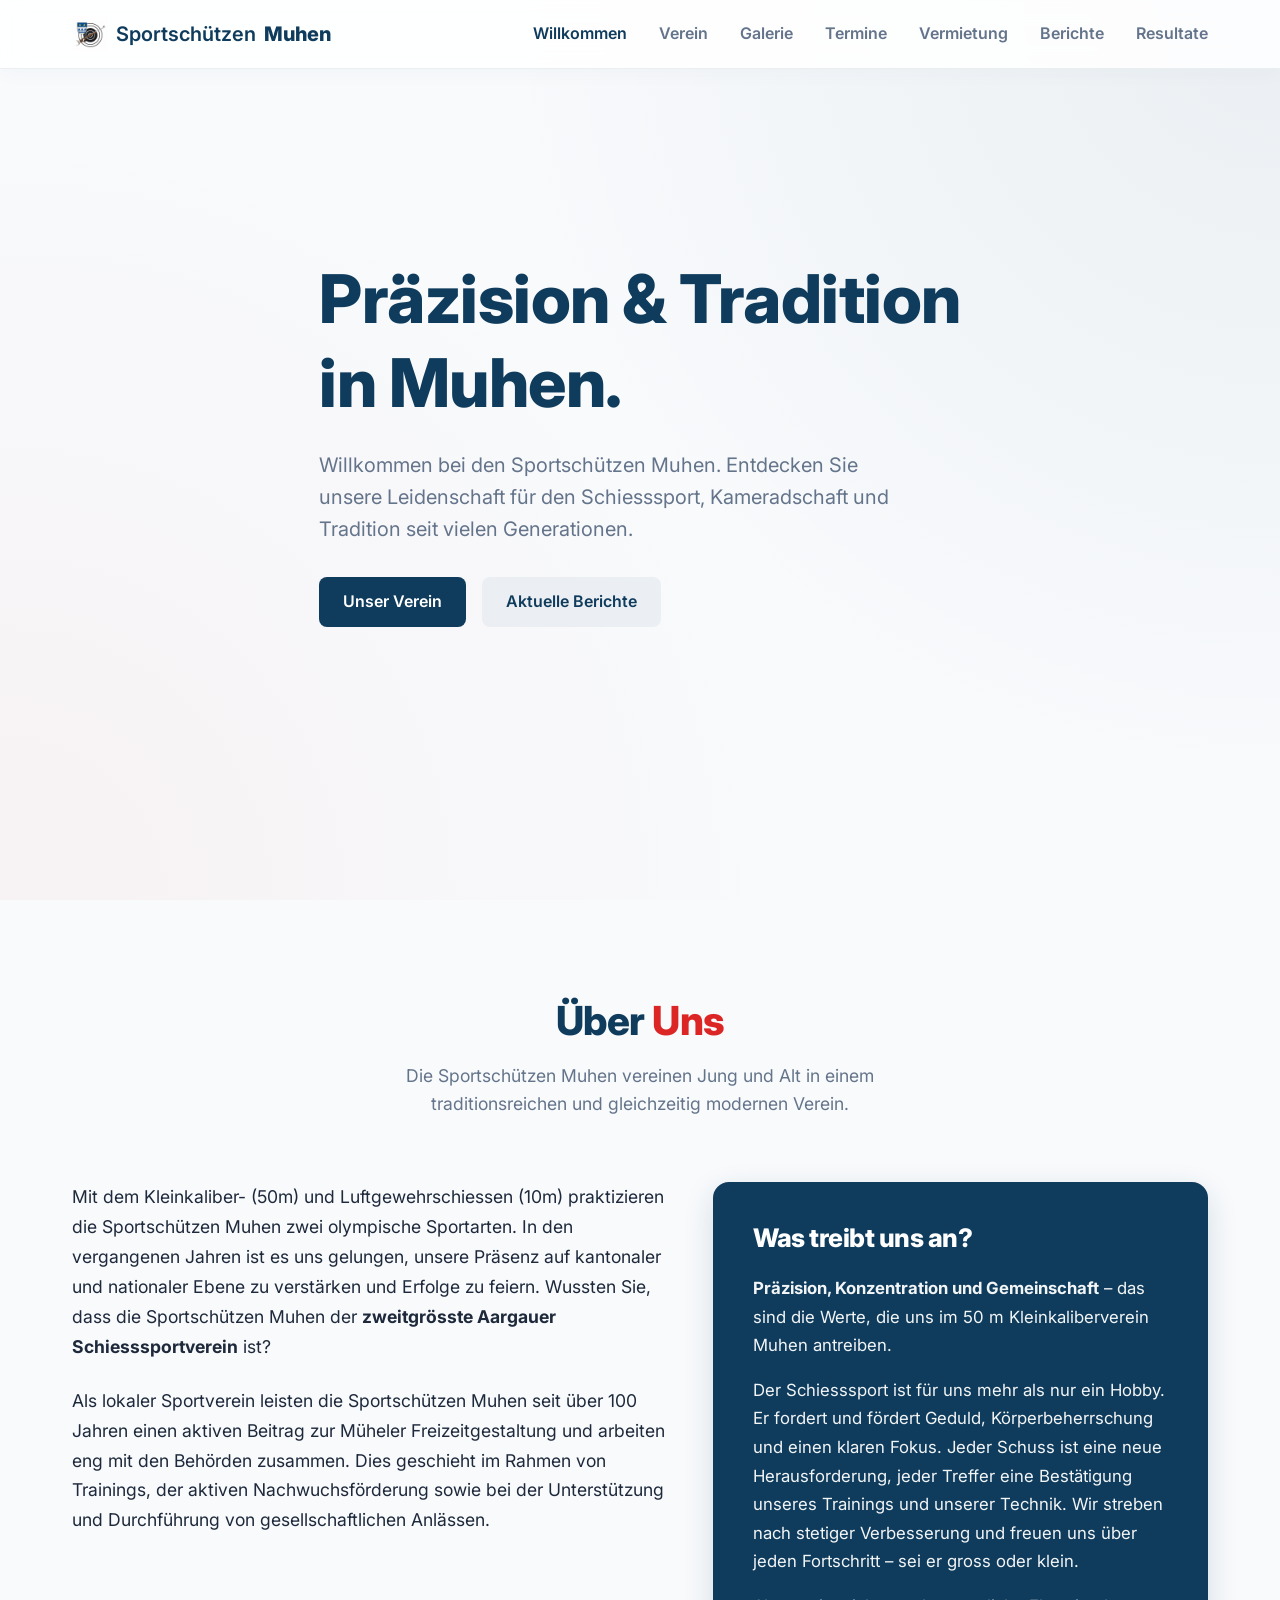
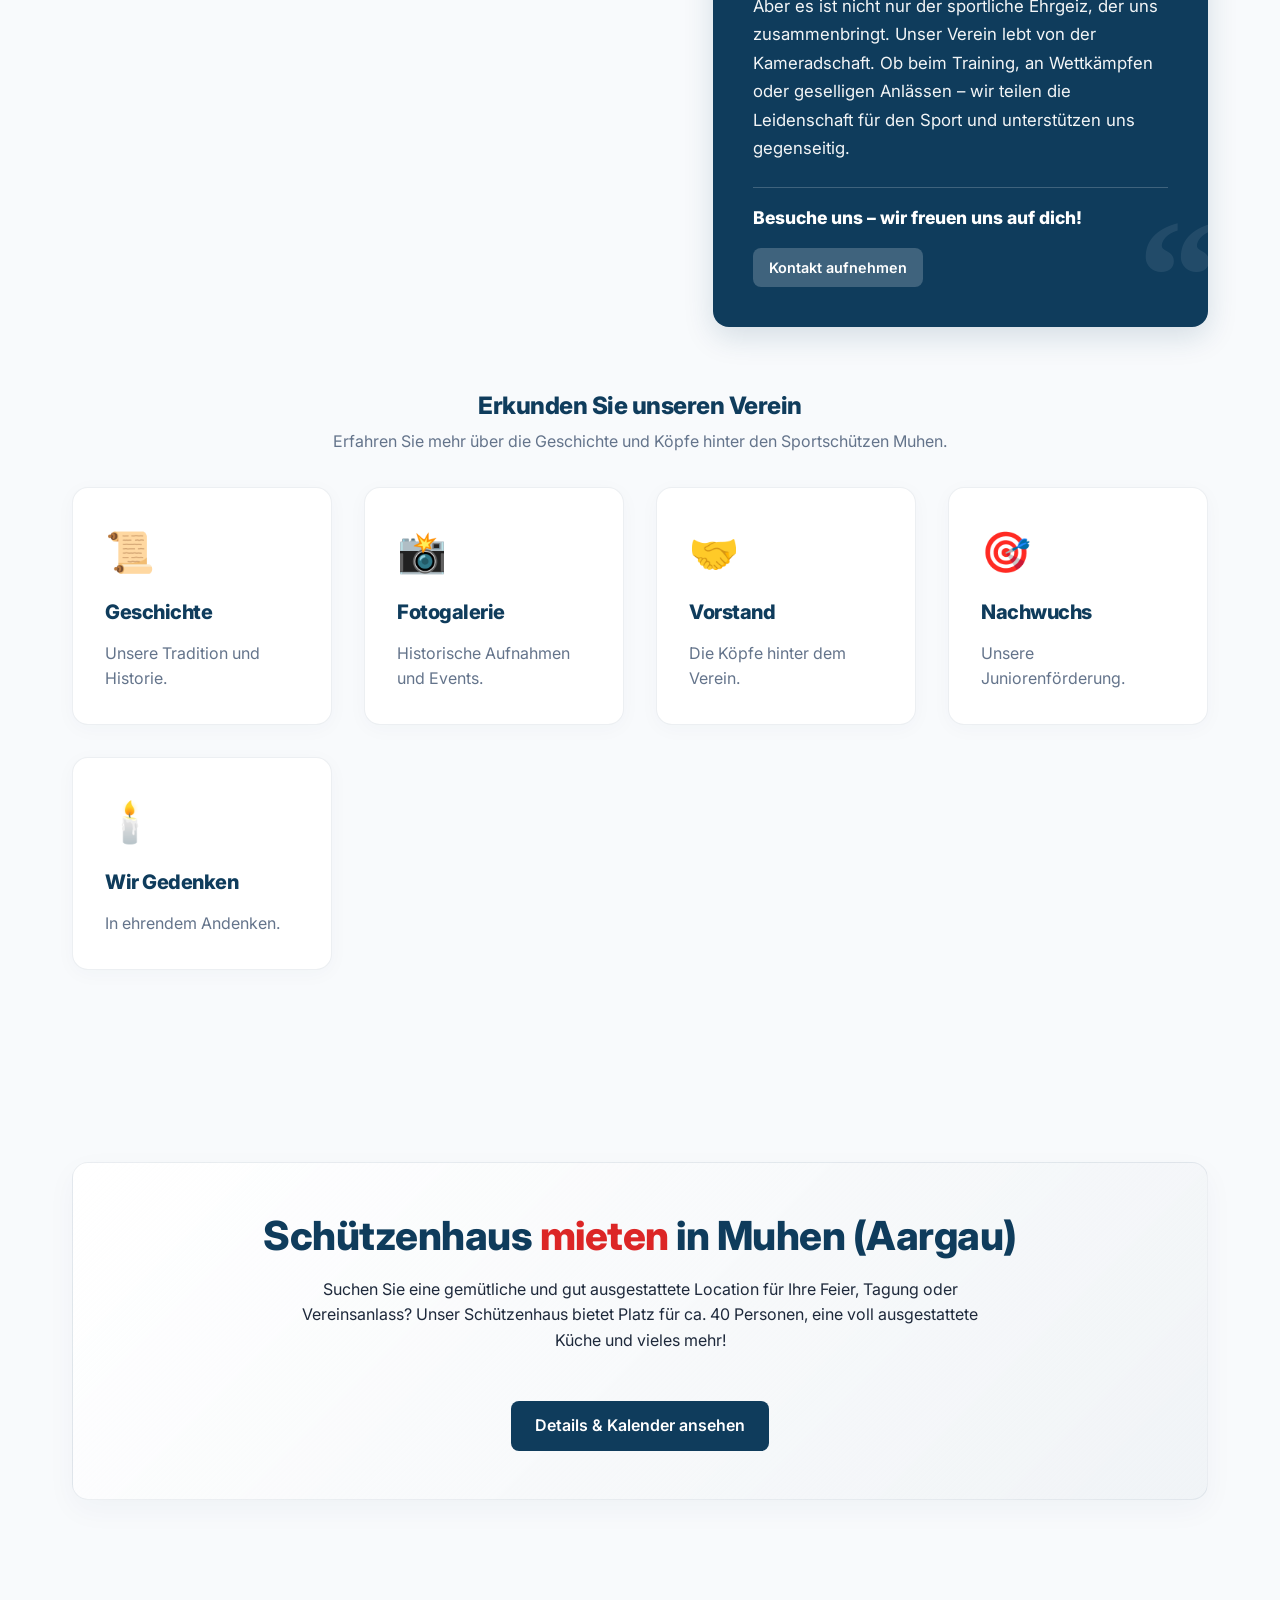
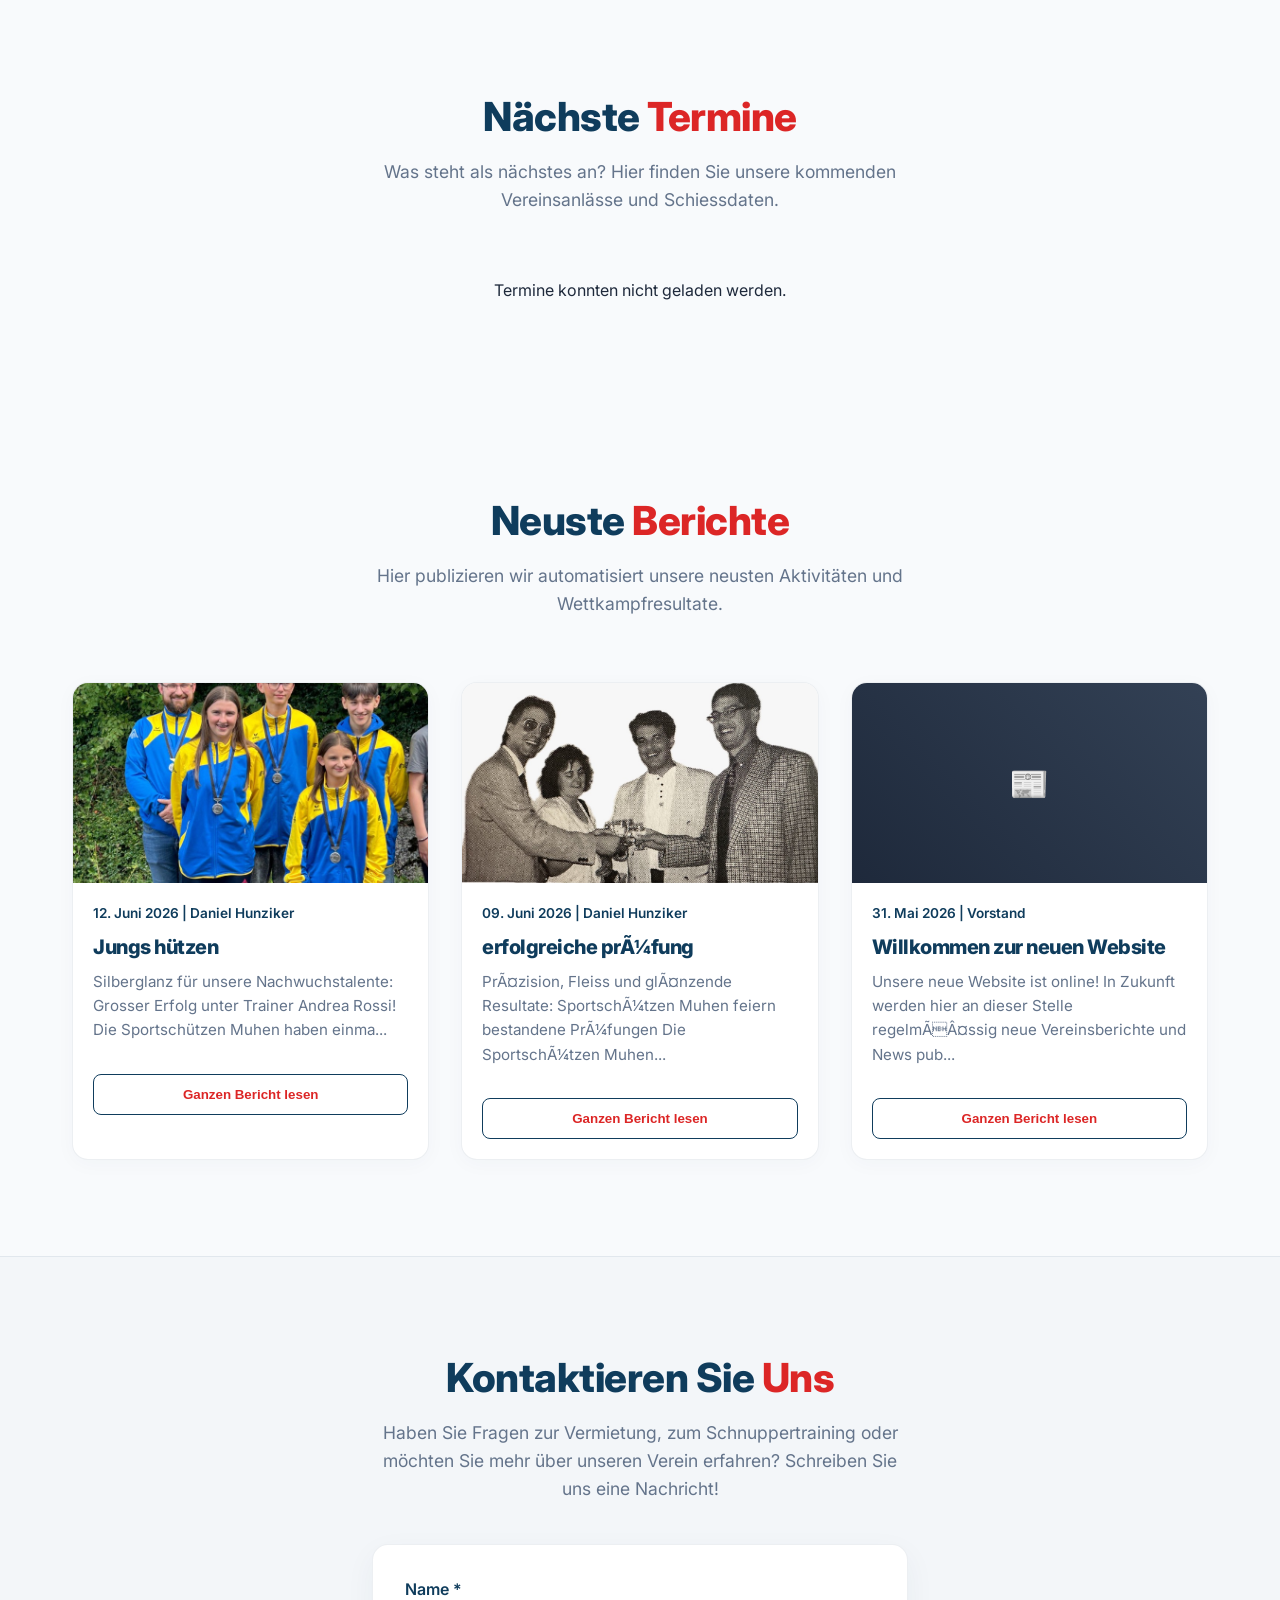
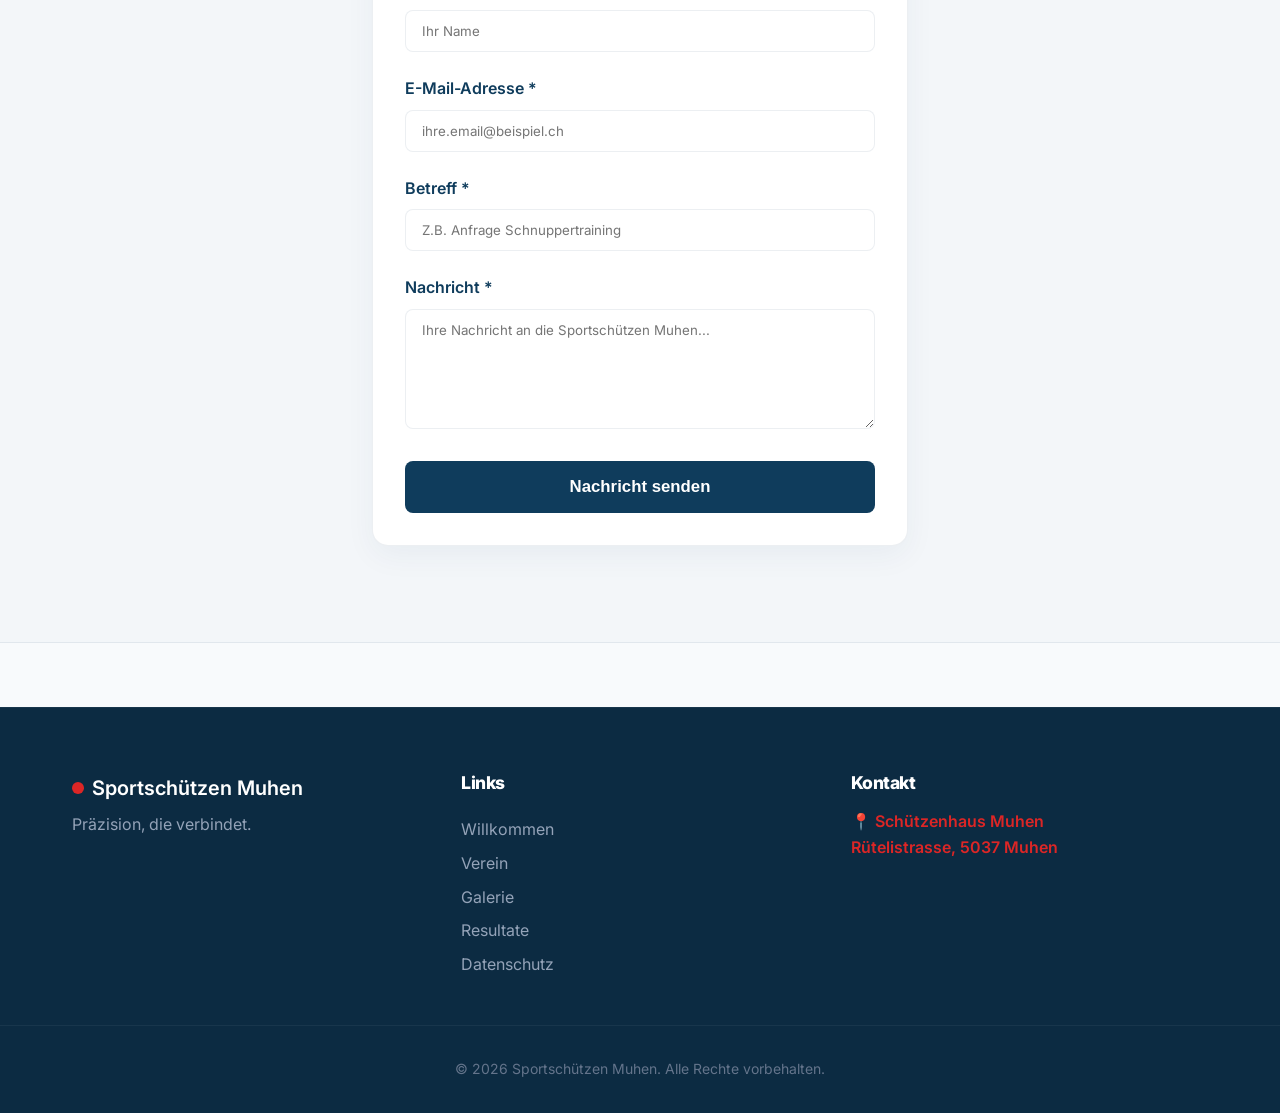
==== commit ffdb7343: "Add files via upload" ====
--- a/index.html
+++ b/index.html
@@ -28,6 +28,7 @@
             <nav class="desktop-nav" id="nav-links">
                 <a href="#home" class="active">Willkommen</a>
                 <a href="verein.html">Verein</a>
+                <a href="verein.html#galerie">Galerie</a>
                 <a href="#termine">Termine</a>
                 <a href="schuetzenhaus_vermietung.html">Vermietung</a>
                 <a href="#reports">Berichte</a>
@@ -101,6 +102,11 @@
                         <h3>Geschichte</h3>
                         <p>Unsere Tradition und Historie.</p>
                     </a>
+                    <a href="verein.html#galerie" class="glass-card">
+                        <div class="card-icon">📸</div>
+                        <h3>Fotogalerie</h3>
+                        <p>Historische Aufnahmen und Events.</p>
+                    </a>
                     <a href="verein.html#vorstand" class="glass-card">
                         <div class="card-icon">🤝</div>
                         <h3>Vorstand</h3>
@@ -223,6 +229,7 @@
                 <h4>Links</h4>
                 <a href="#home">Willkommen</a>
                 <a href="verein.html">Verein</a>
+                <a href="verein.html#galerie">Galerie</a>
                 <a href="resultate.html">Resultate</a>
                 <a href="datenschutz.html">Datenschutz</a>
             </div>
--- a/css/style.css
+++ b/css/style.css
@@ -1682,3 +1682,108 @@
     }
 }
 
+/* Gallery Load More Button & Tag Cloud */
+.gallery-tag-pill {
+    font-size: 0.8rem;
+    font-weight: 600;
+    padding: 6px 14px;
+    border-radius: 20px;
+    cursor: pointer;
+    transition: var(--transition);
+    border: 1px solid var(--glass-border);
+    user-select: none;
+    box-shadow: 0 2px 5px rgba(0, 0, 0, 0.02);
+}
+.gallery-tag-pill.tag-pill {
+    background: rgba(220, 38, 38, 0.04);
+    color: var(--accent-color);
+}
+.gallery-tag-pill.tag-pill:hover {
+    background: var(--accent-color);
+    color: white;
+    transform: translateY(-1px);
+    box-shadow: 0 4px 10px rgba(220, 38, 38, 0.15);
+}
+.gallery-tag-pill.person-pill {
+    background: rgba(15, 60, 92, 0.04);
+    color: var(--primary-color);
+}
+.gallery-tag-pill.person-pill:hover {
+    background: var(--primary-color);
+    color: white;
+    transform: translateY(-1px);
+    box-shadow: 0 4px 10px rgba(15, 60, 92, 0.15);
+}
+
+/* Lightbox Navigation Buttons */
+.lightbox-nav-btn {
+    position: absolute;
+    top: 50%;
+    transform: translateY(-50%);
+    background: rgba(255, 255, 255, 0.1);
+    backdrop-filter: blur(8px);
+    border: 1px solid rgba(255, 255, 255, 0.1);
+    color: white;
+    font-size: 3rem;
+    width: 60px;
+    height: 60px;
+    border-radius: 50%;
+    cursor: pointer;
+    display: flex;
+    align-items: center;
+    justify-content: center;
+    transition: var(--transition);
+    z-index: 100000;
+    user-select: none;
+}
+.lightbox-nav-btn:hover {
+    background: var(--accent-color);
+    color: white;
+    transform: translateY(-50%) scale(1.1);
+}
+.lightbox-nav-btn:active {
+    transform: translateY(-50%) scale(0.95);
+}
+.prev-btn { left: 30px; }
+.next-btn { right: 30px; }
+
+@media (max-width: 992px) {
+    .lightbox-nav-btn {
+        width: 50px;
+        height: 50px;
+        font-size: 2.2rem;
+    }
+    .prev-btn { left: 15px; }
+    .next-btn { right: 15px; }
+}
+
+@media (max-width: 768px) {
+    .lightbox-modal {
+        flex-direction: column;
+        padding: 10px;
+    }
+    .lightbox-content {
+        max-height: 85vh;
+    }
+    /* Place nav buttons at the bottom center on mobile to keep the layout clean */
+    .lightbox-nav-btn {
+        position: fixed;
+        bottom: 20px;
+        top: auto;
+        transform: none;
+    }
+    .lightbox-nav-btn:hover {
+        transform: scale(1.05);
+    }
+    .prev-btn {
+        left: calc(50% - 60px);
+    }
+    .next-btn {
+        right: calc(50% - 60px);
+    }
+    .lightbox-close {
+        top: 15px;
+        right: 15px;
+    }
+}
+
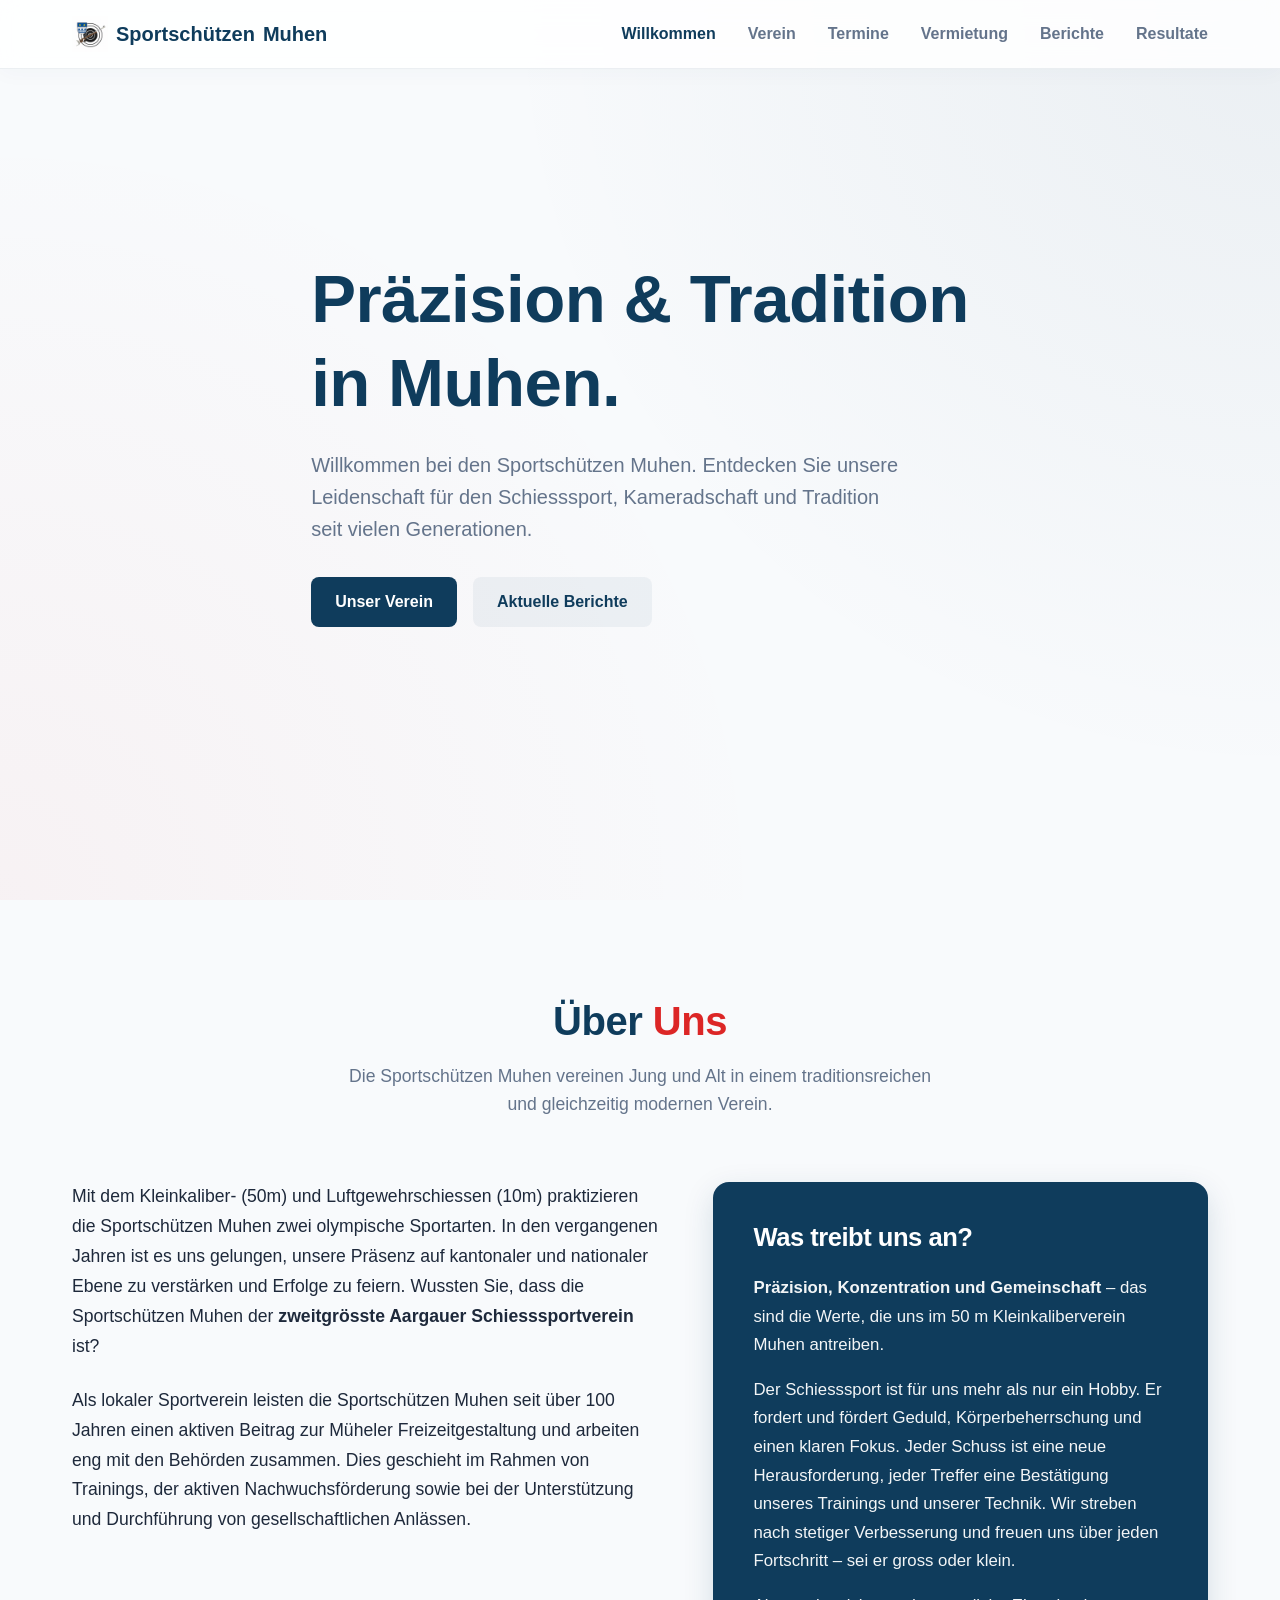
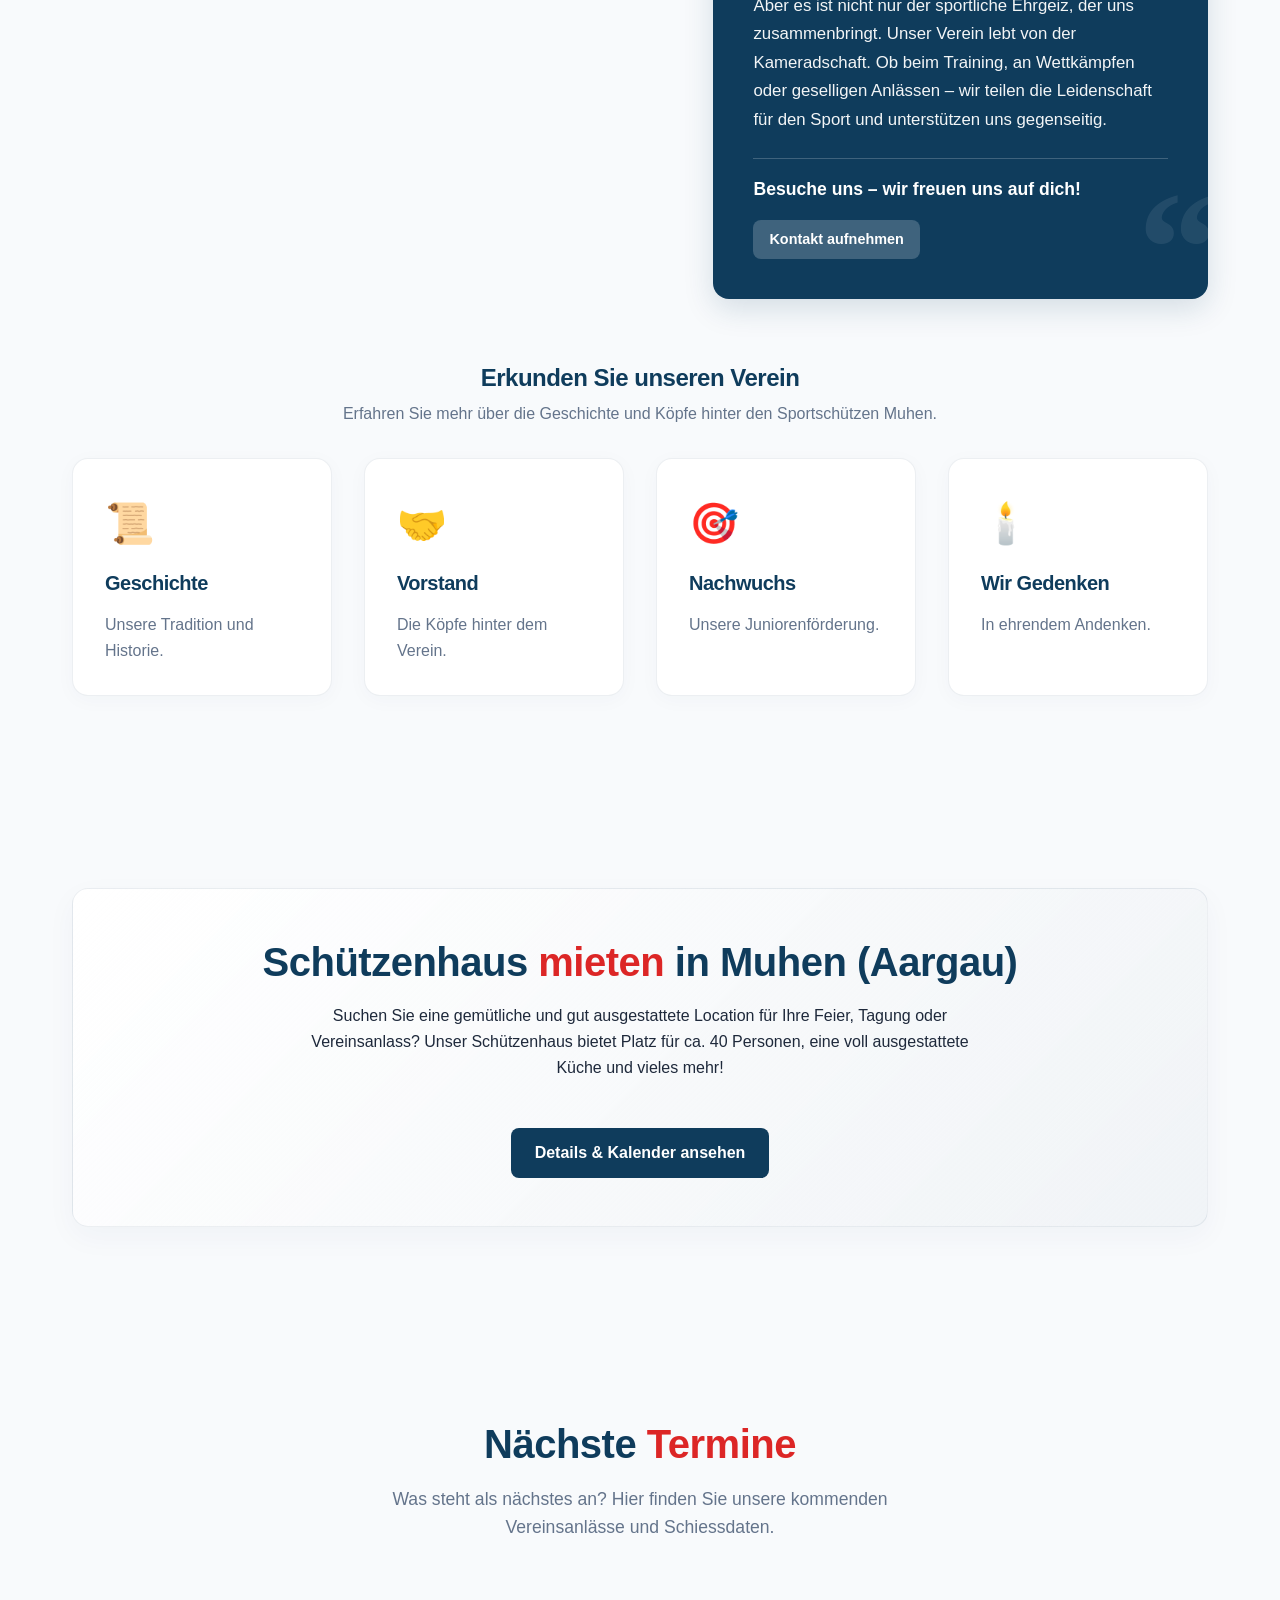
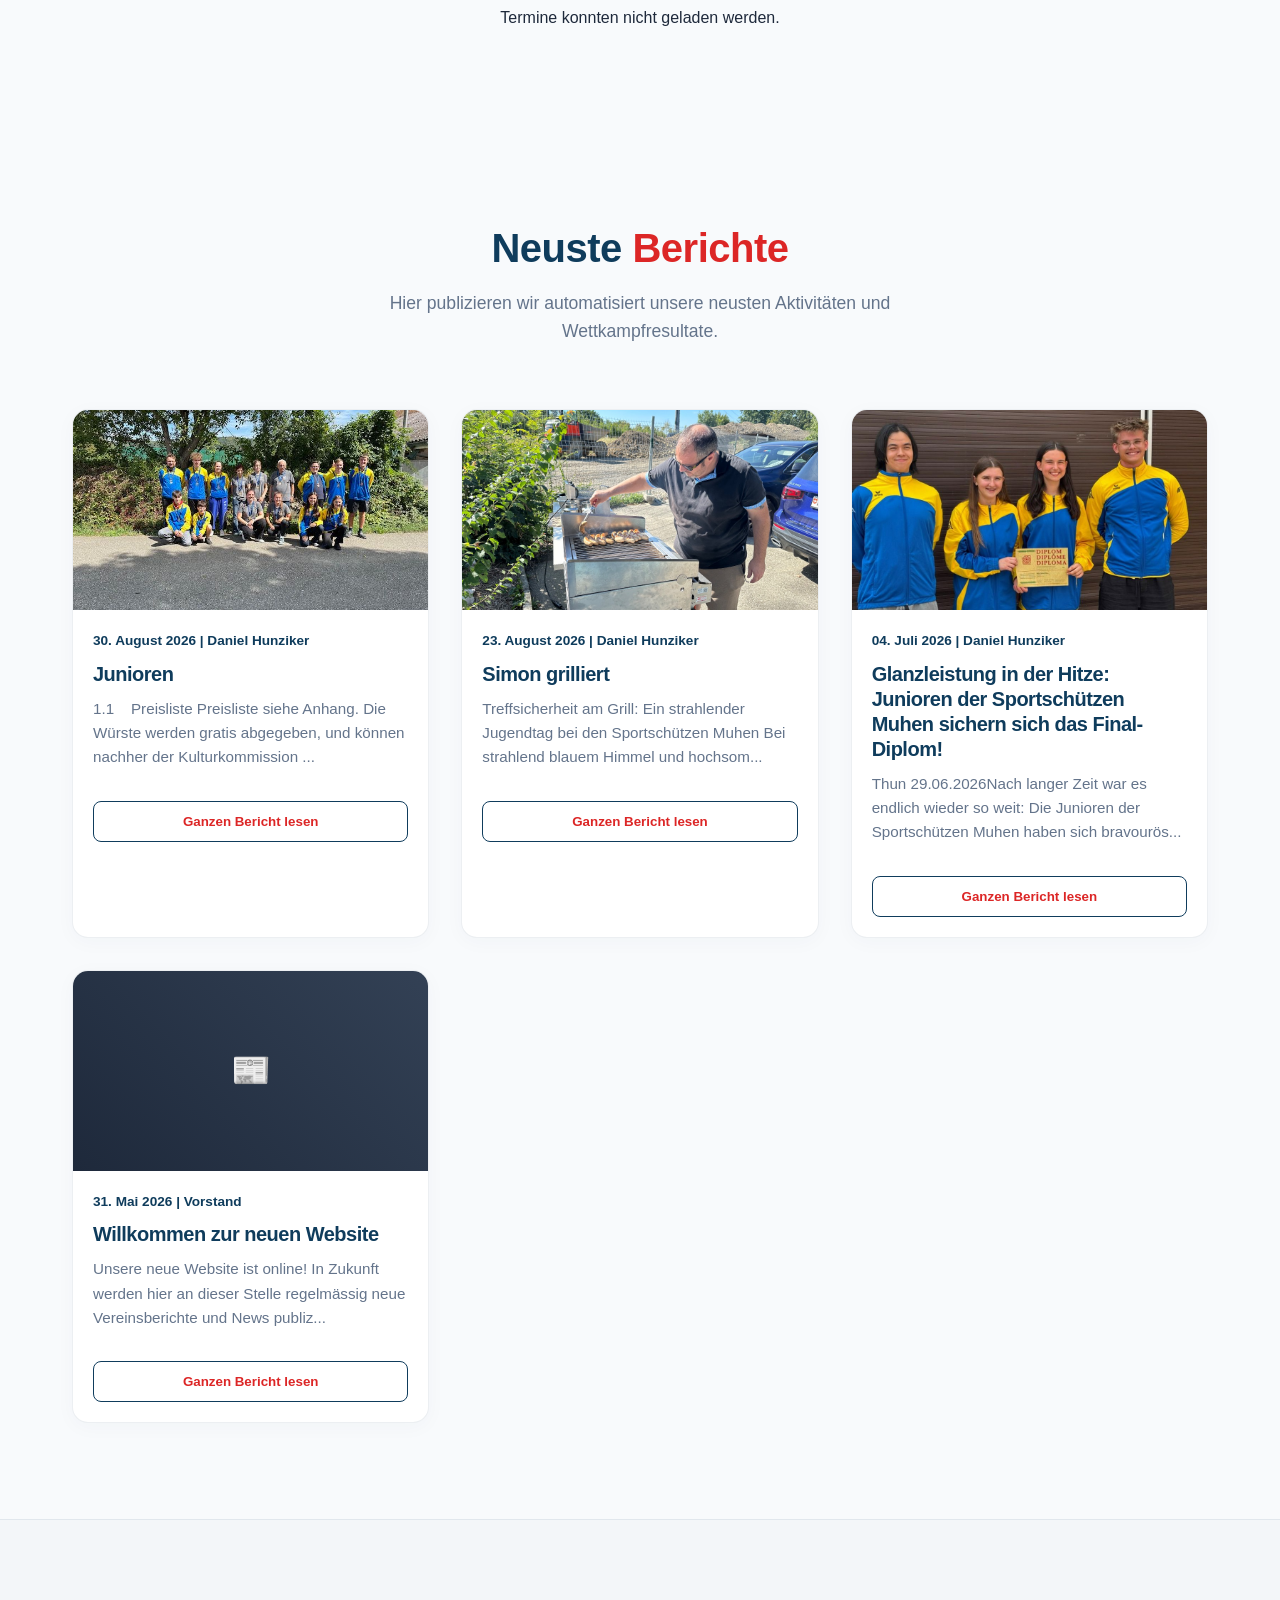
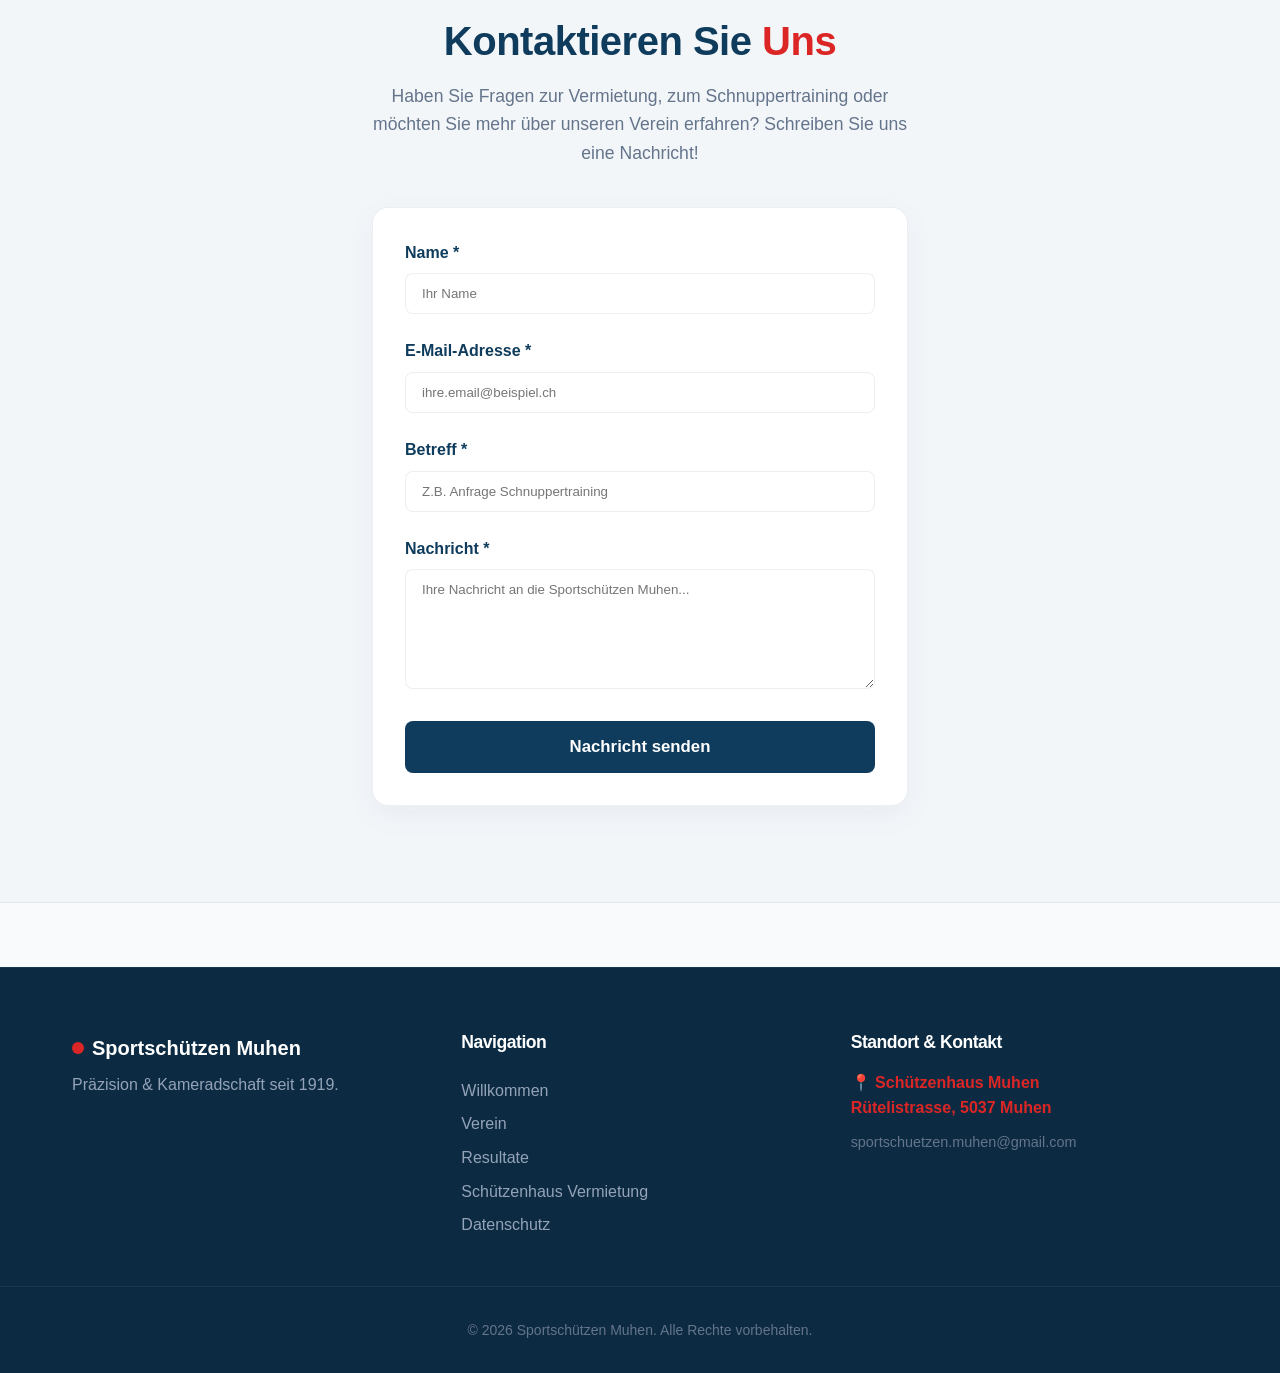
==== commit 0b4d7e4c: "Add files via upload" ====
--- a/index.html
+++ b/index.html
@@ -5,37 +5,11 @@
     <meta name="viewport" content="width=device-width, initial-scale=1.0">
     <title>Sportschützen Muhen</title>
     <meta name="description" content="Offizielle Website der Sportschützen Muhen.">
-    <link rel="preconnect" href="https://fonts.googleapis.com">
-    <link rel="preconnect" href="https://fonts.gstatic.com" crossorigin>
-    <link href="https://fonts.googleapis.com/css2?family=Inter:wght@300;400;600;800&display=swap" rel="stylesheet">
+    <link rel="manifest" href="manifest.webmanifest">
     <link rel="stylesheet" href="css/style.css">
 </head>
 <body>
-    <header class="glass-nav">
-        <div class="container nav-content">
-            <div class="logo">
-                <img src="assets/logo.png" alt="Sportschützen Muhen Logo" class="logo-img">
-                Sportschützen <span class="text-bold">Muhen</span>
-            </div>
-            
-            <!-- Mobile Menu Toggle -->
-            <button class="mobile-toggle" id="mobile-toggle" aria-label="Menu öffnen">
-                <span></span>
-                <span></span>
-                <span></span>
-            </button>
-
-            <nav class="desktop-nav" id="nav-links">
-                <a href="#home" class="active">Willkommen</a>
-                <a href="verein.html">Verein</a>
-                <a href="verein.html#galerie">Galerie</a>
-                <a href="#termine">Termine</a>
-                <a href="schuetzenhaus_vermietung.html">Vermietung</a>
-                <a href="#reports">Berichte</a>
-                <a href="resultate.html">Resultate</a>
-            </nav>
-        </div>
-    </header>
+    <site-header active="home"></site-header>
 
     <main>
         <section id="home" class="hero">
@@ -217,32 +191,9 @@
         </section>
     </main>
 
-    <footer>
-        <div class="container footer-content">
-            <div class="footer-brand">
-                <div class="logo">
-                    <span class="red-dot"></span> Sportschützen Muhen
-                </div>
-                <p>Präzision, die verbindet.</p>
-            </div>
-            <div class="footer-links">
-                <h4>Links</h4>
-                <a href="#home">Willkommen</a>
-                <a href="verein.html">Verein</a>
-                <a href="verein.html#galerie">Galerie</a>
-                <a href="resultate.html">Resultate</a>
-                <a href="datenschutz.html">Datenschutz</a>
-            </div>
-            <div class="footer-contact">
-                <h4>Kontakt</h4>
-                <p><a href="https://maps.google.com/?q=Sportschützen+Muhen+Rütelistrasse+Muhen" target="_blank" style="color: var(--accent-color); font-weight: 600;">📍 Schützenhaus Muhen<br>Rütelistrasse, 5037 Muhen</a></p>
-            </div>
-        </div>
-        <div class="footer-bottom">
-            <p>&copy; 2026 Sportschützen Muhen. Alle Rechte vorbehalten.</p>
-        </div>
-    </footer>
+    <site-footer></site-footer>
 
+    <script src="js/components.js"></script>
     <script src="js/main.js"></script>
 </body>
 </html>
--- a/css/style.css
+++ b/css/style.css
@@ -1670,6 +1670,21 @@
     padding: 2.5rem;
 }
 
+.news-modal-body p {
+    margin-bottom: 1.25rem;
+    line-height: 1.8;
+}
+.news-modal-body p:last-child {
+    margin-bottom: 0;
+}
+.news-modal-body ul, .news-modal-body ol {
+    margin-bottom: 1.25rem;
+    padding-left: 1.5rem;
+}
+.news-modal-body li {
+    margin-bottom: 0.5rem;
+}
+
 @media (max-width: 768px) {
     .news-modal-img {
         height: 200px;
@@ -1787,3 +1802,13 @@
     }
 }
 
+/* ==========================================================================
+   Galerie vorübergehend deaktivieren (ausblenden)
+   ========================================================================== */
+a[href="verein.html#galerie"],
+a[href="#galerie"],
+.glass-card[href="verein.html#galerie"],
+#galerie {
+    display: none !important;
+}
+
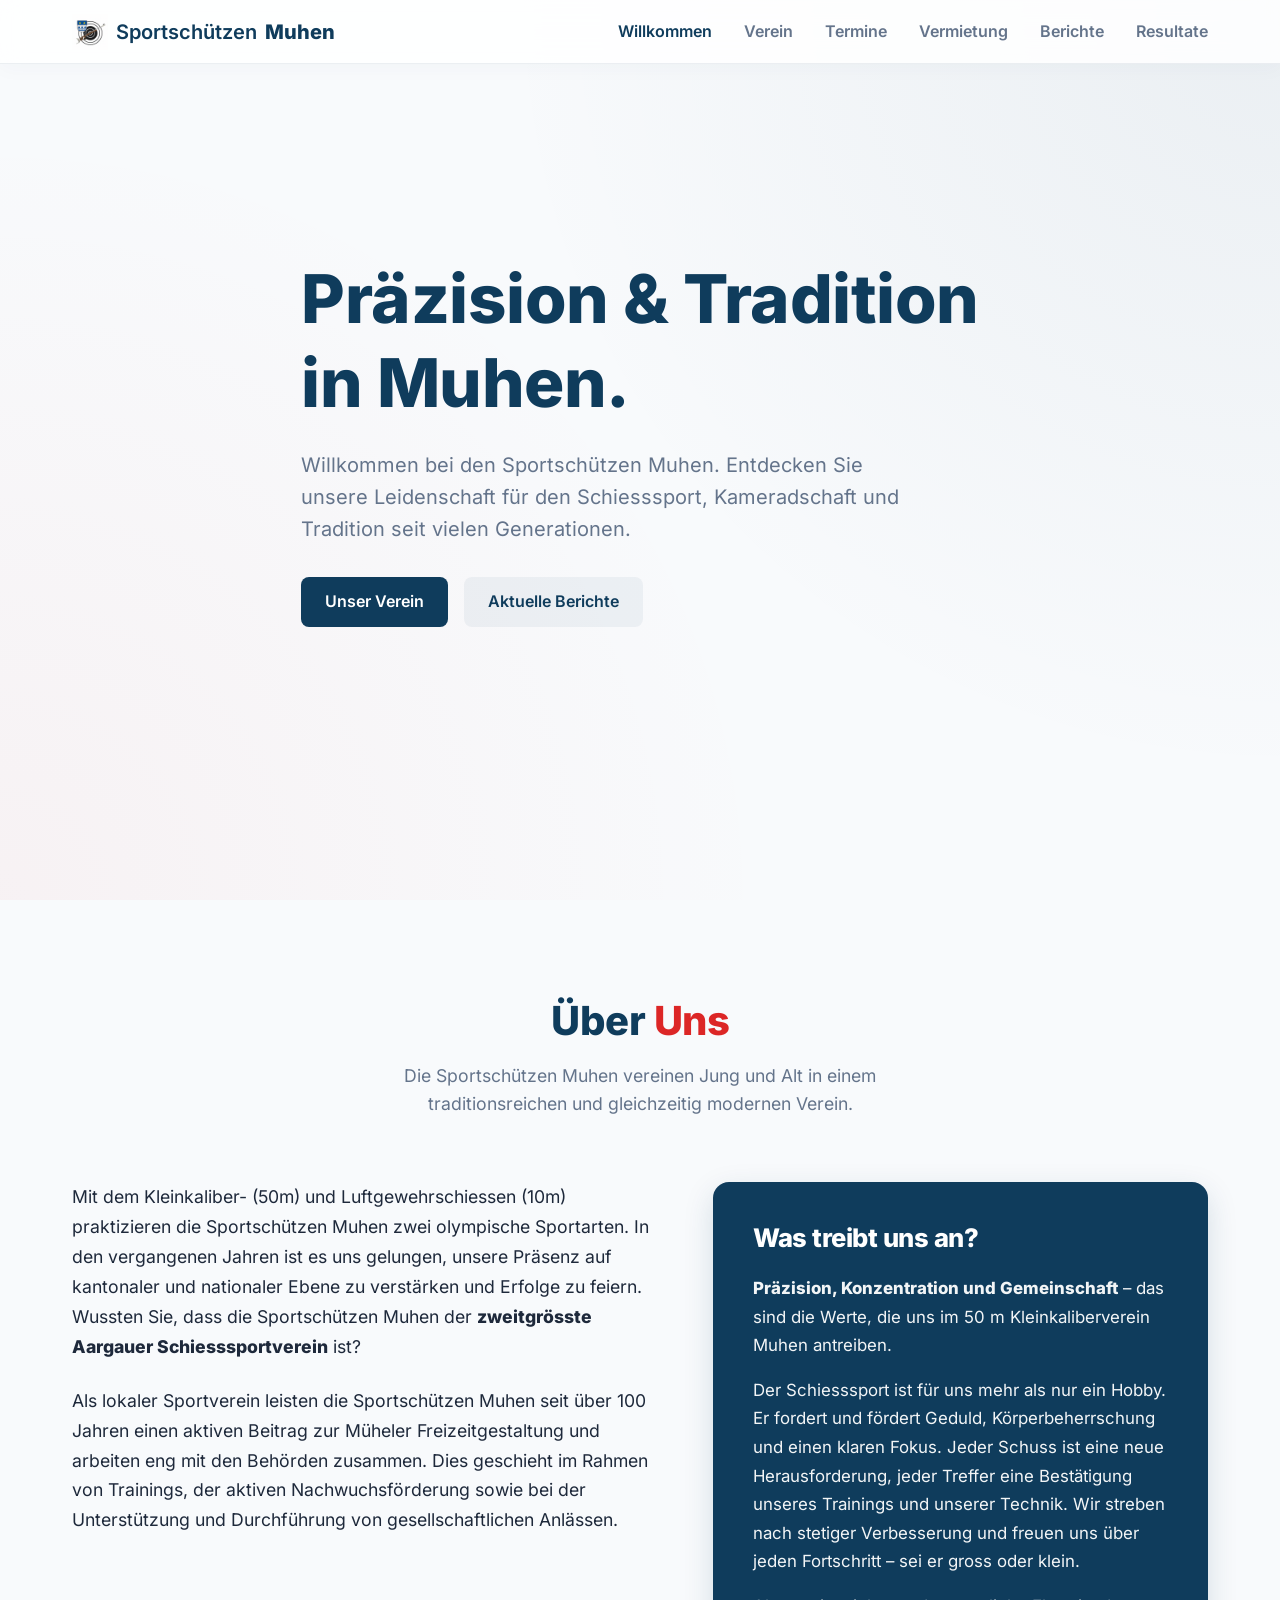
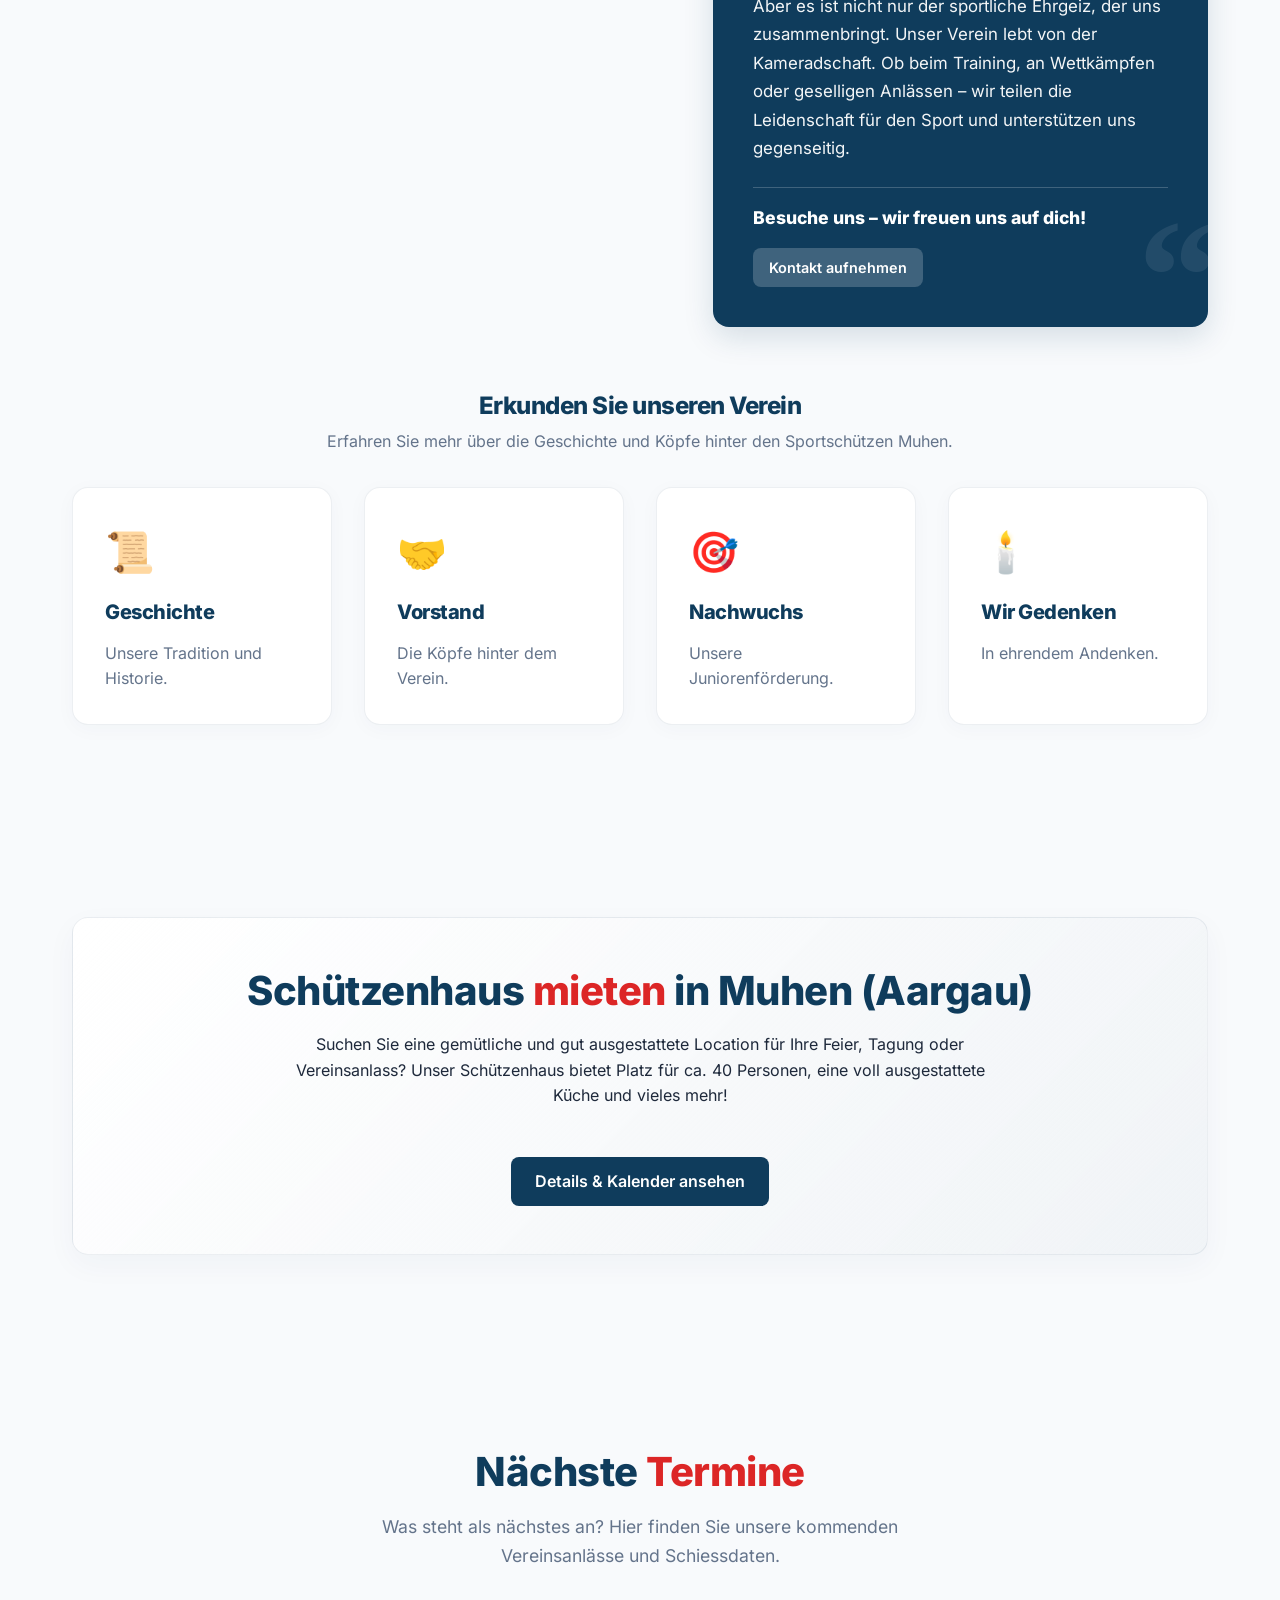
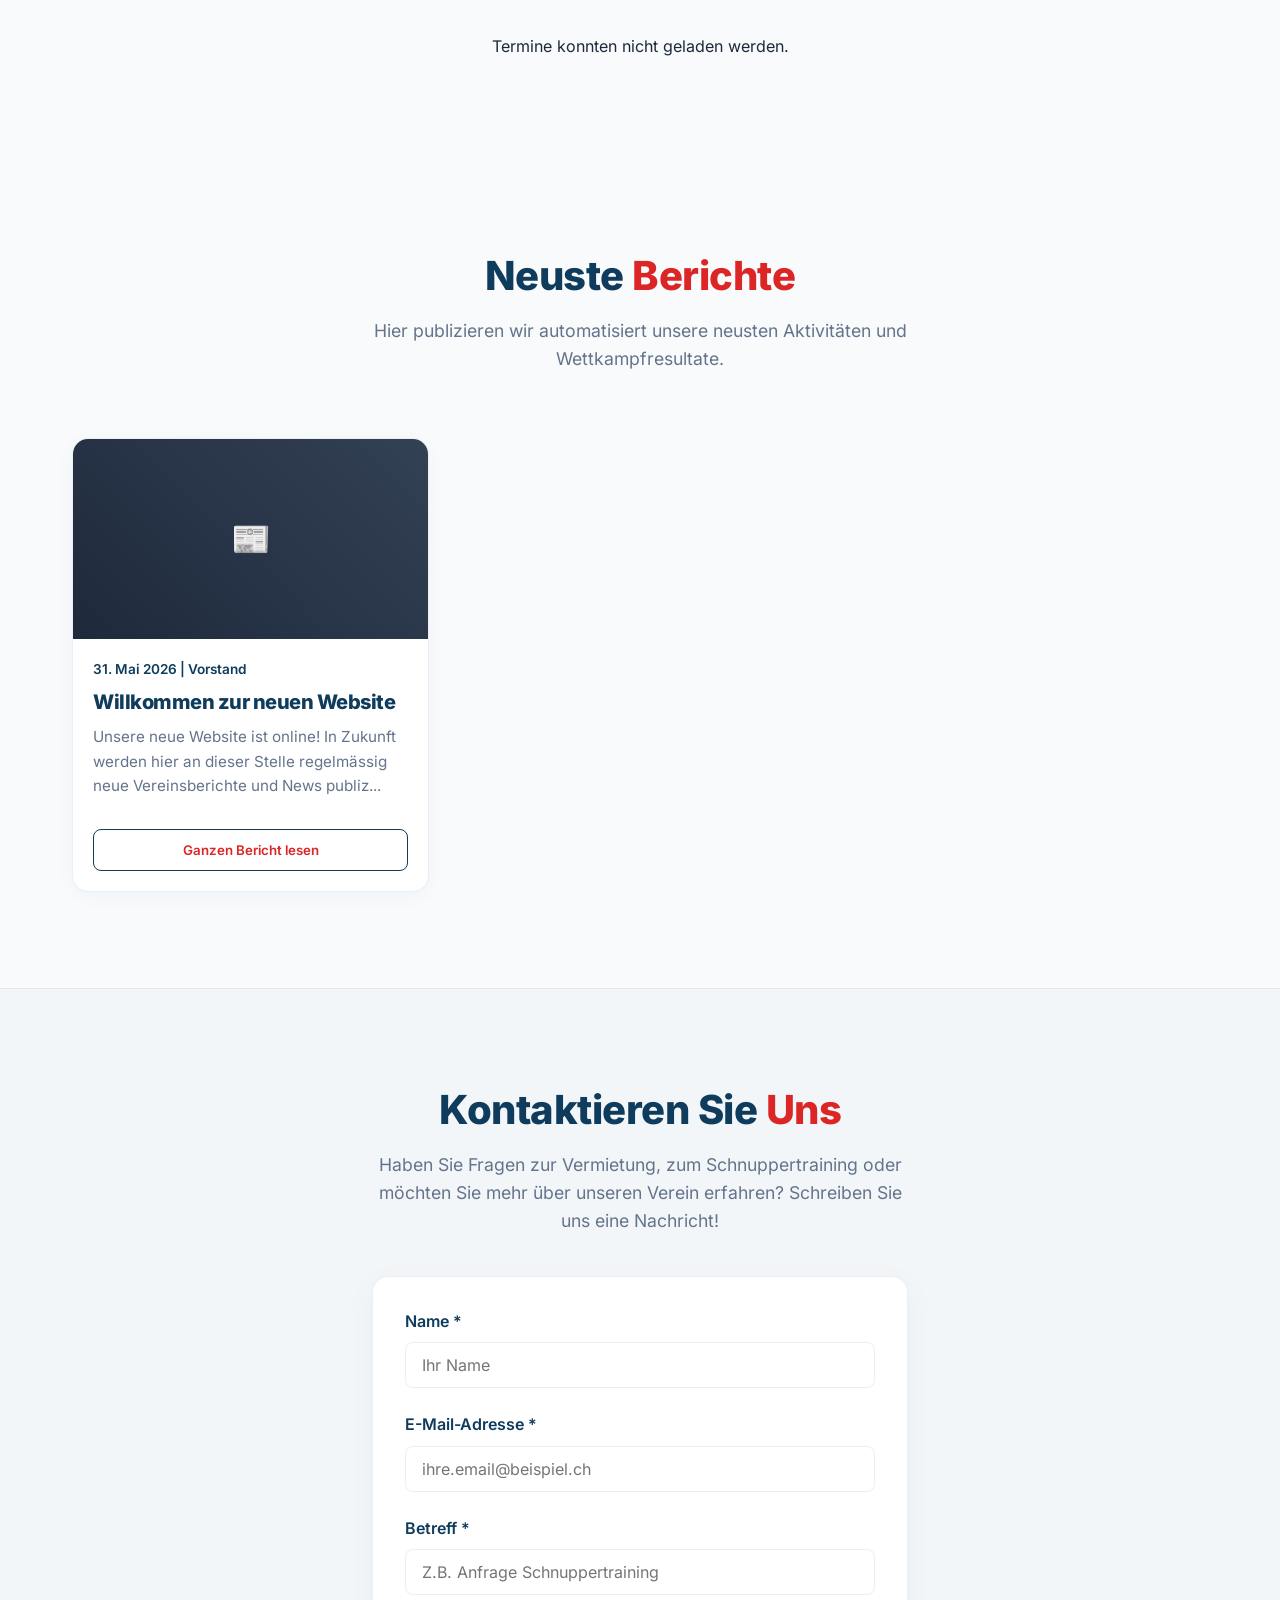
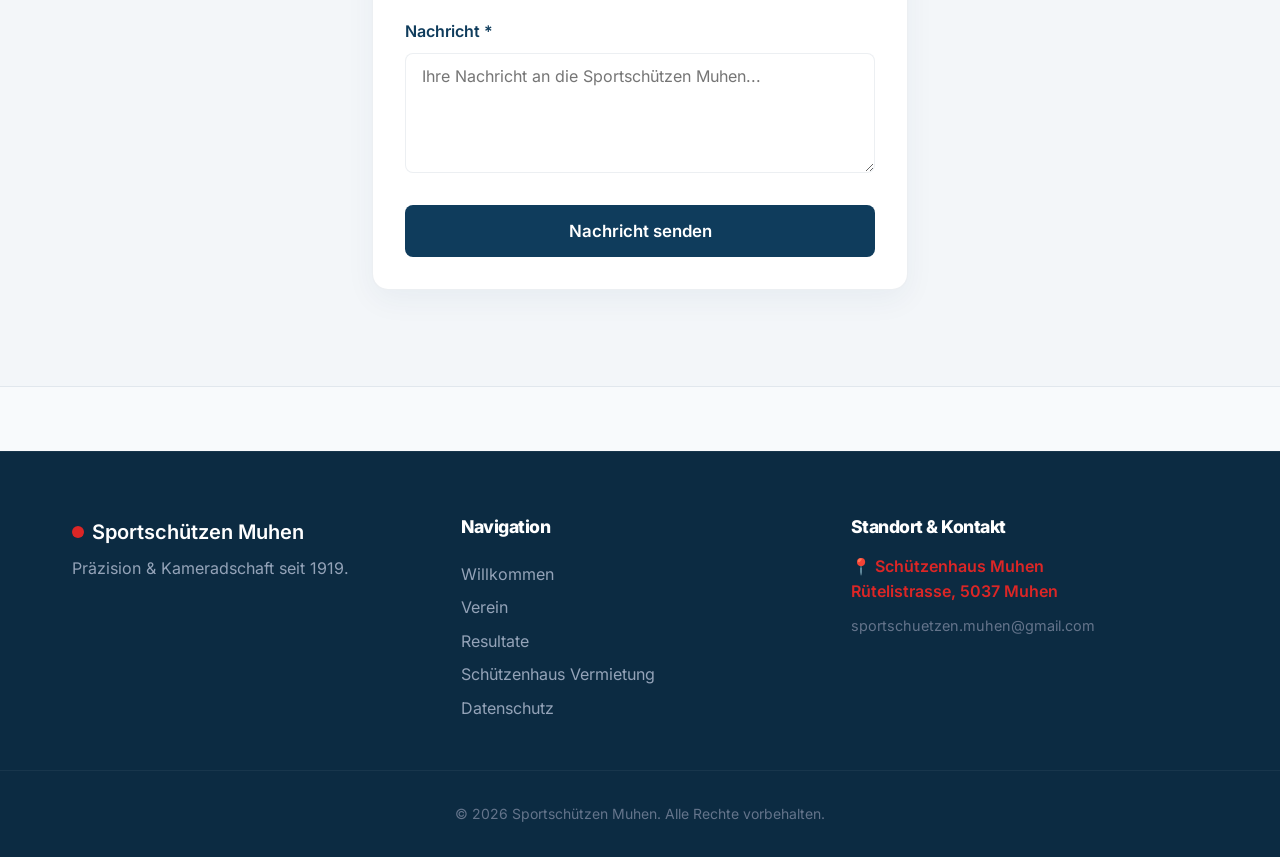
==== commit f2d04eab: "Add files via upload" ====
--- a/index.html
+++ b/index.html
@@ -2,7 +2,7 @@
 <html lang="de">
 <head>
     <meta charset="UTF-8">
-    <meta name="viewport" content="width=device-width, initial-scale=1.0">
+    <meta name="viewport" content="width=device-width, initial-scale=1.0, viewport-fit=cover">
     <title>Sportschützen Muhen</title>
     <meta name="description" content="Offizielle Website der Sportschützen Muhen.">
     <link rel="manifest" href="manifest.webmanifest">
--- a/css/style.css
+++ b/css/style.css
@@ -1,3 +1,47 @@
+/* Self-Hosted Fonts: Inter & Outfit (100% nDSG / DSGVO konform) */
+@font-face {
+    font-family: 'Inter';
+    font-style: normal;
+    font-weight: 300;
+    font-display: swap;
+    src: url('../assets/fonts/inter-latin-300-normal.woff2') format('woff2');
+}
+@font-face {
+    font-family: 'Inter';
+    font-style: normal;
+    font-weight: 400;
+    font-display: swap;
+    src: url('../assets/fonts/inter-latin-400-normal.woff2') format('woff2');
+}
+@font-face {
+    font-family: 'Inter';
+    font-style: normal;
+    font-weight: 600;
+    font-display: swap;
+    src: url('../assets/fonts/inter-latin-600-normal.woff2') format('woff2');
+}
+@font-face {
+    font-family: 'Inter';
+    font-style: normal;
+    font-weight: 800;
+    font-display: swap;
+    src: url('../assets/fonts/inter-latin-800-normal.woff2') format('woff2');
+}
+@font-face {
+    font-family: 'Outfit';
+    font-style: normal;
+    font-weight: 400;
+    font-display: swap;
+    src: url('../assets/fonts/outfit-latin-400-normal.woff2') format('woff2');
+}
+@font-face {
+    font-family: 'Outfit';
+    font-style: normal;
+    font-weight: 700;
+    font-display: swap;
+    src: url('../assets/fonts/outfit-latin-700-normal.woff2') format('woff2');
+}
+
 :root {
     --primary-color: #0f3c5c; /* navy-600 */
     --primary-hover: #0a293f; /* navy-750 */
@@ -16,6 +60,16 @@
     margin: 0;
     padding: 0;
     box-sizing: border-box;
+    -webkit-tap-highlight-color: transparent;
+}
+
+input, select, textarea, button {
+    font-family: inherit;
+}
+
+/* Verhindert automatisches Hereinzoomen auf iOS Safari (Schriftgroesse mindestens 16px) */
+input, select, textarea {
+    font-size: 16px;
 }
 
 body {
@@ -82,8 +136,9 @@
     backdrop-filter: blur(12px);
     -webkit-backdrop-filter: blur(12px);
     border-bottom: 1px solid var(--glass-border);
-    padding: 1rem 0;
+    padding: max(0.85rem, env(safe-area-inset-top)) 0 0.85rem 0;
     box-shadow: 0 4px 20px rgba(15, 58, 93, 0.03);
+    transition: padding 0.3s ease;
 }
 
 .nav-content {
@@ -568,27 +623,34 @@
     color: var(--text-muted);
 }
 
-/* Mobile Menu Toggle */
+/* Mobile Menu Toggle (44x44px Touch-Target nach WCAG 2.5.5 & Apple HIG) */
 .mobile-toggle {
     display: none;
     flex-direction: column;
+    justify-content: center;
+    align-items: center;
     gap: 5px;
     background: none;
     border: none;
     cursor: pointer;
     z-index: 101;
+    width: 44px;
+    height: 44px;
+    padding: 10px;
+    border-radius: 8px;
+    -webkit-tap-highlight-color: transparent;
 }
 
 .mobile-toggle span {
-    width: 25px;
+    width: 24px;
     height: 3px;
     background-color: var(--primary-color);
     border-radius: 3px;
     transition: all 0.3s;
 }
 
-/* Responsive Design */
-@media (max-width: 768px) {
+/* Responsive Navigation Breakpoint (Bis 1024px für Tablets im Hochformat & Smartphones) */
+@media (max-width: 1024px) {
     .desktop-nav {
         display: none;
         position: fixed;
@@ -596,12 +658,16 @@
         left: 0;
         width: 100%;
         height: 100vh;
+        height: 100dvh;
         background: rgba(255, 255, 255, 0.98);
-        backdrop-filter: blur(12px);
+        backdrop-filter: blur(16px);
+        -webkit-backdrop-filter: blur(16px);
         flex-direction: column;
         justify-content: center;
         align-items: center;
         z-index: 99;
+        padding: max(2rem, env(safe-area-inset-top)) 1.5rem max(2rem, env(safe-area-inset-bottom));
+        overflow-y: auto;
     }
 
     .desktop-nav.open {
@@ -609,8 +675,10 @@
     }
 
     .desktop-nav a {
-        font-size: 1.5rem;
-        margin: 1rem 0;
+        font-size: 1.35rem;
+        margin: 0.75rem 0;
+        padding: 0.5rem 1.25rem;
+        border-radius: 8px;
     }
 
     .mobile-toggle {
@@ -618,20 +686,21 @@
     }
 
     .mobile-toggle.active span:nth-child(1) {
-        transform: rotate(45deg) translate(5px, 5px);
+        transform: rotate(45deg) translate(5px, 6px);
     }
     .mobile-toggle.active span:nth-child(2) {
         opacity: 0;
     }
     .mobile-toggle.active span:nth-child(3) {
-        transform: rotate(-45deg) translate(6px, -7px);
-    }
-
+        transform: rotate(-45deg) translate(5px, -6px);
+    }
+}
+
+/* Smartphone & kleinere Bildschirme (<= 768px) */
+@media (max-width: 768px) {
     .admin-btn {
         display: none;
     }
-
-
 
     .hero p {
         font-size: 1.05rem;
@@ -857,10 +926,32 @@
     display: flex;
     justify-content: center;
     gap: 0.5rem;
-    margin-bottom: 3rem;
+    margin-bottom: 2.5rem;
     border-bottom: 1px solid var(--glass-border);
     padding-bottom: 1rem;
     flex-wrap: wrap;
+}
+
+@media (max-width: 768px) {
+    .dashboard-tabs {
+        justify-content: flex-start;
+        overflow-x: auto;
+        -webkit-overflow-scrolling: touch;
+        flex-wrap: nowrap;
+        padding-bottom: 0.75rem;
+        margin-bottom: 1.5rem;
+        scrollbar-width: none;
+        -ms-overflow-style: none;
+    }
+    .dashboard-tabs::-webkit-scrollbar {
+        display: none;
+    }
+    .tab-btn {
+        flex-shrink: 0;
+        padding: 0.6rem 1.1rem;
+        font-size: 0.9rem;
+        white-space: nowrap;
+    }
 }
 
 .tab-btn {
@@ -1812,3 +1903,119 @@
     display: none !important;
 }
 
+/* ==========================================================================
+   Adaptive Mobile Cards & Barrierefreiheit (Resultate-Dashboard)
+   ========================================================================== */
+
+/* Mobile Adaptive Cards & Round Chips */
+.mobile-team-card {
+    padding: 1.25rem;
+    border-radius: 12px;
+    box-shadow: 0 4px 14px rgba(15, 58, 93, 0.05);
+    background: #ffffff;
+    border: 1px solid var(--glass-border);
+}
+.team-card-header {
+    display: flex;
+    justify-content: space-between;
+    align-items: center;
+    margin-bottom: 0.85rem;
+    border-bottom: 1px solid var(--glass-border);
+    padding-bottom: 0.6rem;
+}
+.team-card-title {
+    display: flex;
+    align-items: center;
+    gap: 0.5rem;
+}
+.team-card-title h4 {
+    margin: 0;
+    font-size: 1.15rem;
+    color: var(--primary-color);
+    font-weight: 700;
+}
+.team-total-badge {
+    background: rgba(15, 60, 92, 0.08);
+    color: var(--primary-color);
+    font-size: 0.85rem;
+    font-weight: 700;
+    padding: 4px 10px;
+    border-radius: 20px;
+}
+.team-rounds-grid {
+    display: grid;
+    grid-template-columns: repeat(4, 1fr);
+    gap: 8px;
+}
+@media (max-width: 480px) {
+    .team-rounds-grid {
+        grid-template-columns: repeat(3, 1fr);
+    }
+}
+.mobile-round-chip {
+    display: flex;
+    flex-direction: column;
+    align-items: center;
+    justify-content: center;
+    padding: 8px 4px;
+    border-radius: 8px;
+    border: 1px solid var(--glass-border);
+    background: white;
+    cursor: pointer;
+    font-family: inherit;
+    transition: var(--transition);
+    min-height: 48px; /* Touch-Target WCAG Standard */
+}
+.mobile-round-chip:active, .mobile-round-chip:hover {
+    transform: scale(0.97);
+    filter: brightness(0.96);
+}
+.mobile-round-chip .chip-rnd {
+    font-size: 0.7rem;
+    color: var(--text-muted);
+    font-weight: 600;
+    text-transform: uppercase;
+}
+.mobile-round-chip .chip-val {
+    font-size: 0.95rem;
+    font-weight: 800;
+    color: var(--primary-color);
+    margin-top: 2px;
+}
+
+/* Accessibility Focus States (Tastaturbedienung WCAG 2.1 AA) */
+.table-results tr.clickable-row:focus-visible,
+.table-results td.cell-round:focus-visible,
+.tab-btn:focus-visible,
+.mobile-round-chip:focus-visible {
+    outline: 3px solid #2563eb !important;
+    outline-offset: 2px;
+    z-index: 10;
+    position: relative;
+    border-radius: 4px;
+}
+
+/* Responsive Table vs Card Switch */
+@media (max-width: 768px) {
+    .desktop-only-table {
+        display: none !important;
+    }
+    .mobile-mannschaft-cards {
+        display: flex !important;
+        flex-direction: column;
+        gap: 1rem;
+    }
+    .mobile-hint {
+        display: inline-flex !important;
+    }
+}
+@media (min-width: 769px) {
+    .mobile-mannschaft-cards {
+        display: none !important;
+    }
+    .mobile-hint {
+        display: none !important;
+    }
+}
+
+
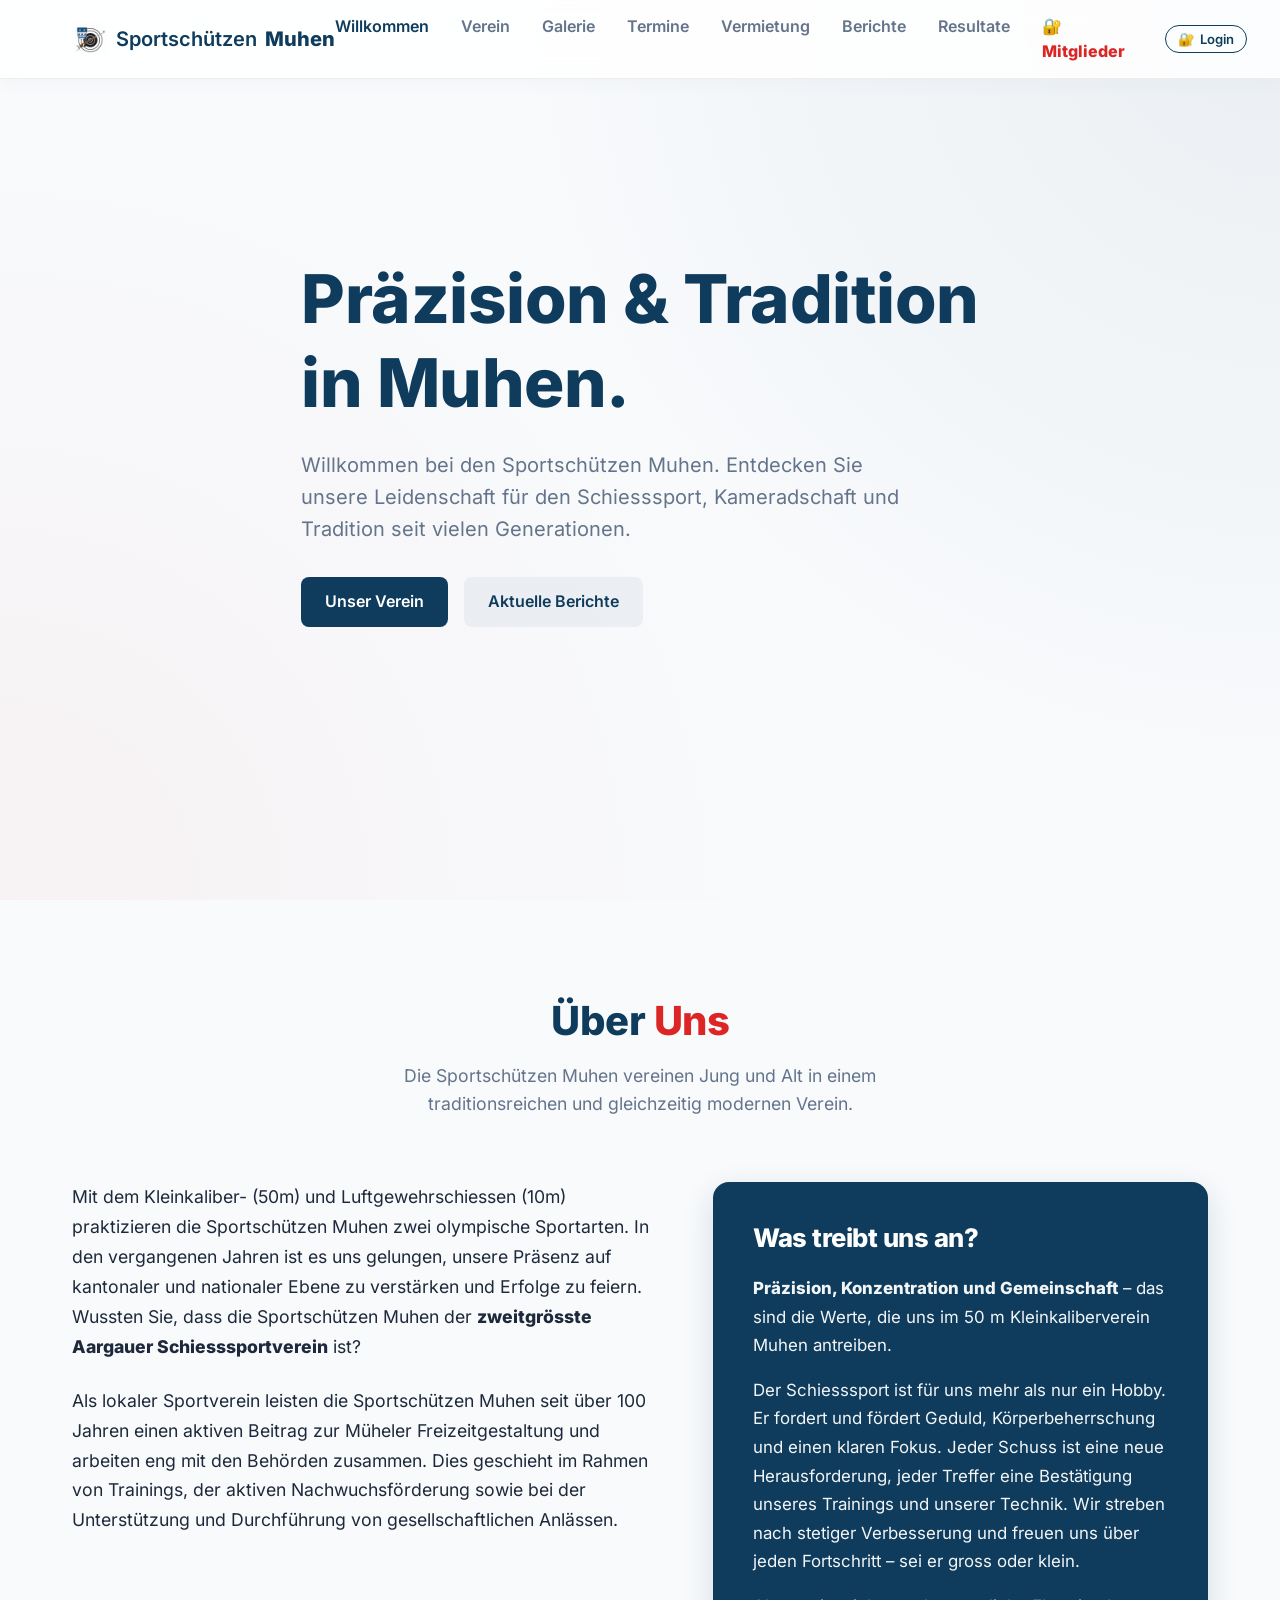
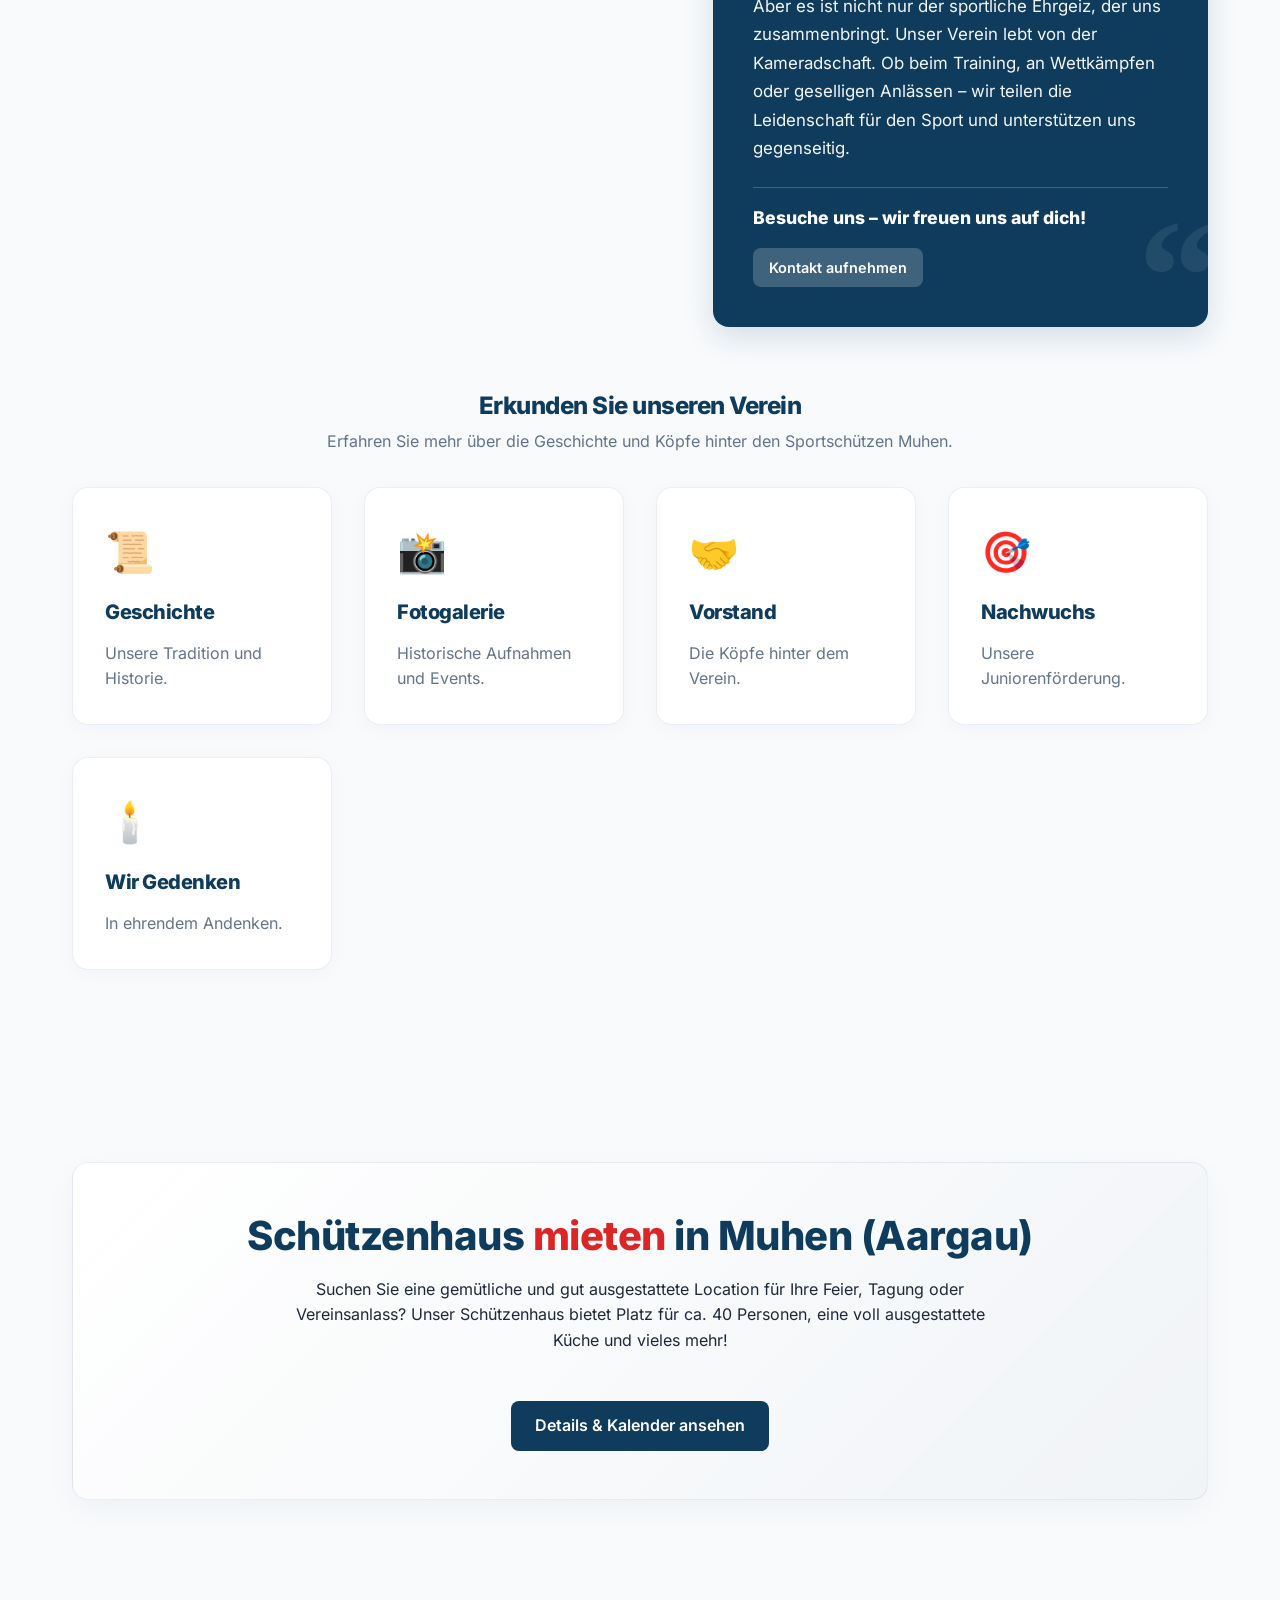
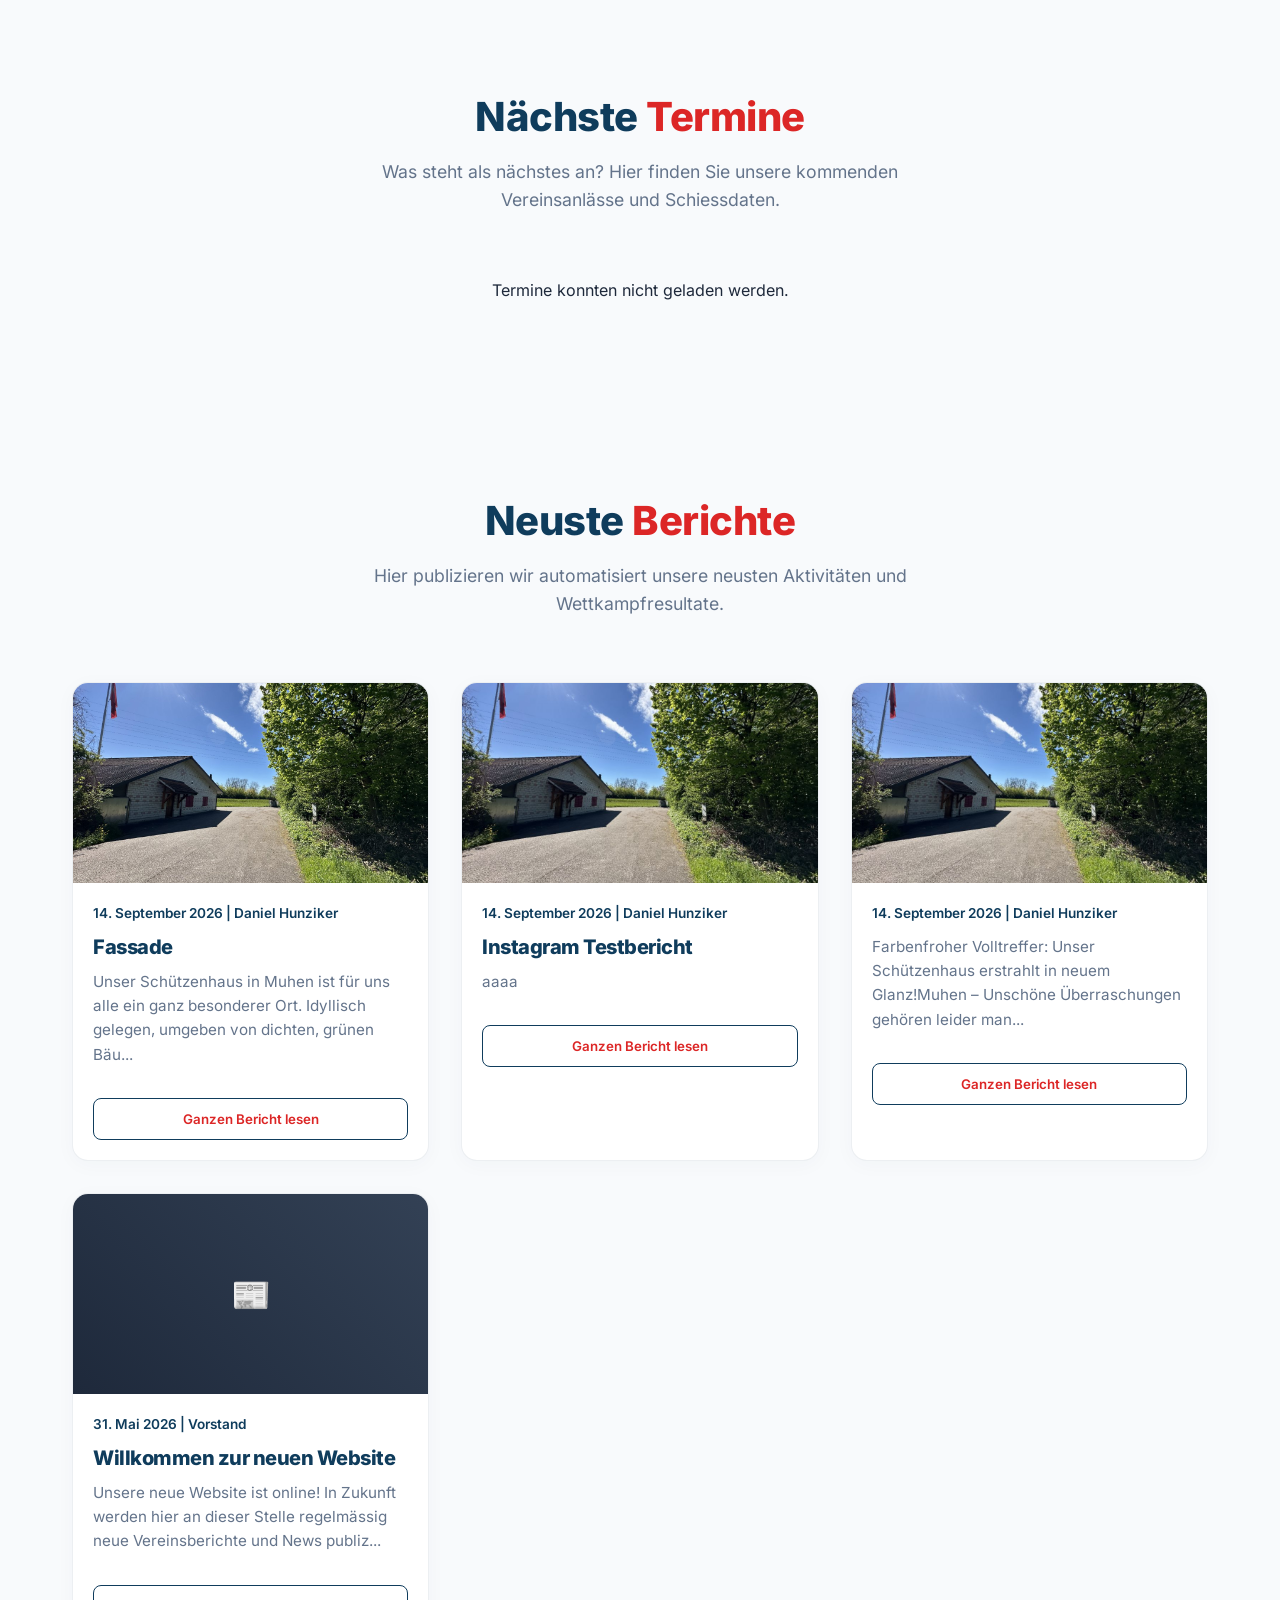
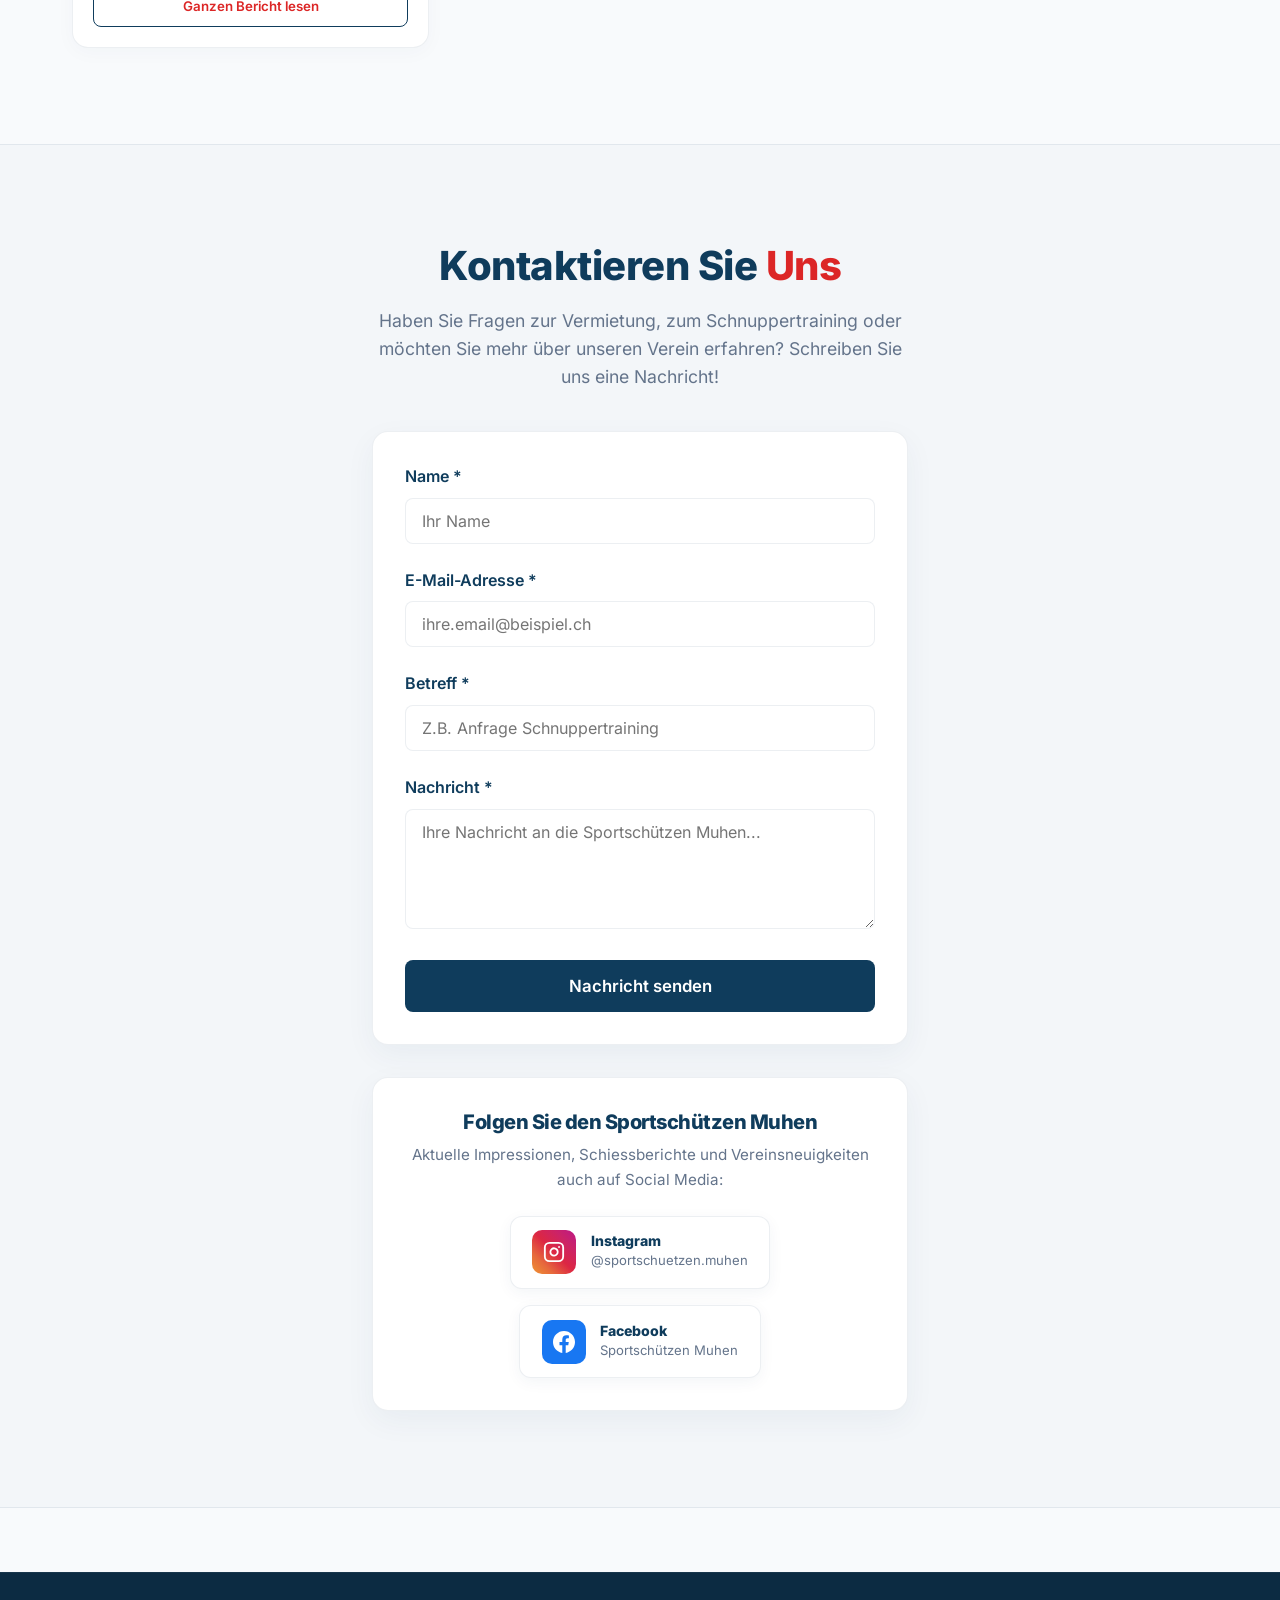
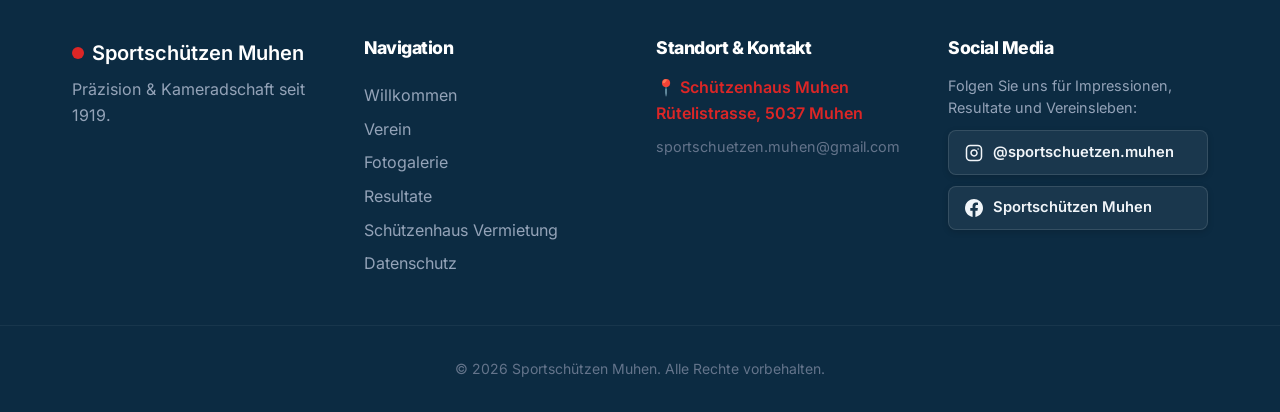
==== commit 454b0281: "berichte" ====
--- a/index.html
+++ b/index.html
@@ -187,12 +187,47 @@
                         <div id="contact-status" style="margin-top: 1.5rem; padding: 1rem; border-radius: 0.5rem; text-align: center; font-weight: 600; display: none;"></div>
                     </form>
                 </div>
+
+                <!-- Social Media Connect Box -->
+                <div class="glass-card" style="margin-top: 2rem; padding: 2rem; text-align: center; box-shadow: 0 10px 30px rgba(15, 58, 93, 0.05);">
+                    <h3 style="margin-bottom: 0.5rem; font-size: 1.25rem;">Folgen Sie den Sportschützen Muhen</h3>
+                    <p style="color: var(--text-muted); font-size: 0.95rem; margin-bottom: 1.5rem;">
+                        Aktuelle Impressionen, Schiessberichte und Vereinsneuigkeiten auch auf Social Media:
+                    </p>
+                    <div style="display: flex; gap: 1rem; justify-content: center; flex-wrap: wrap;">
+                        <a href="https://www.instagram.com/sportschuetzen.muhen/" target="_blank" rel="noopener noreferrer" class="social-connect-card sc-instagram" title="Sportschützen Muhen auf Instagram">
+                            <span class="sc-icon">
+                                <svg width="22" height="22" viewBox="0 0 24 24" fill="none" stroke="currentColor" stroke-width="2" stroke-linecap="round" stroke-linejoin="round">
+                                    <rect x="2" y="2" width="20" height="20" rx="5" ry="5"></rect>
+                                    <path d="M16 11.37A4 4 0 1 1 12.63 8 4 4 0 0 1 16 11.37z"></path>
+                                    <line x1="17.5" y1="6.5" x2="17.51" y2="6.5"></line>
+                                </svg>
+                            </span>
+                            <div class="sc-text">
+                                <div class="sc-platform">Instagram</div>
+                                <div class="sc-handle">@sportschuetzen.muhen</div>
+                            </div>
+                        </a>
+                        <a href="https://www.facebook.com/search/top?q=sportsch%C3%BCtzen%20muhen" target="_blank" rel="noopener noreferrer" class="social-connect-card sc-facebook" title="Sportschützen Muhen auf Facebook">
+                            <span class="sc-icon">
+                                <svg width="22" height="22" viewBox="0 0 24 24" fill="currentColor">
+                                    <path d="M24 12.073c0-6.627-5.373-12-12-12s-12 5.373-12 12c0 5.99 4.388 10.954 10.125 11.854v-8.385H7.078v-3.47h3.047V9.43c0-3.007 1.792-4.669 4.533-4.669 1.312 0 2.686.235 2.686.235v2.953H15.83c-1.491 0-1.956.925-1.956 1.874v2.25h3.328l-.532 3.47h-2.796v8.385C19.612 23.027 24 18.062 24 12.073z"/>
+                                </svg>
+                            </span>
+                            <div class="sc-text">
+                                <div class="sc-platform">Facebook</div>
+                                <div class="sc-handle">Sportschützen Muhen</div>
+                            </div>
+                        </a>
+                    </div>
+                </div>
             </div>
         </section>
     </main>
 
     <site-footer></site-footer>
 
+    <script src="js/auth-session.js"></script>
     <script src="js/components.js"></script>
     <script src="js/main.js"></script>
 </body>
--- a/css/style.css
+++ b/css/style.css
@@ -430,6 +430,124 @@
 
 .footer-contact p {
     color: #94a3b8;
+}
+
+/* Footer Social Media */
+.footer-social h4 {
+    margin-bottom: 1rem;
+    color: #ffffff;
+    font-size: 1.1rem;
+}
+
+.footer-social p {
+    color: #94a3b8;
+    font-size: 0.9rem;
+    line-height: 1.5;
+}
+
+.footer-social-links {
+    display: flex;
+    flex-direction: column;
+    gap: 0.65rem;
+}
+
+.social-btn {
+    display: inline-flex;
+    align-items: center;
+    gap: 0.65rem;
+    padding: 0.6rem 1rem;
+    border-radius: 8px;
+    font-size: 0.92rem;
+    font-weight: 600;
+    text-decoration: none;
+    transition: all 0.25s ease;
+    color: #f1f5f9;
+    background: rgba(255, 255, 255, 0.06);
+    border: 1px solid rgba(255, 255, 255, 0.12);
+    box-shadow: 0 2px 6px rgba(0, 0, 0, 0.15);
+}
+
+.social-btn .social-icon {
+    flex-shrink: 0;
+    transition: transform 0.25s ease;
+}
+
+.social-btn:hover {
+    transform: translateY(-2px);
+    color: #ffffff;
+}
+
+.social-btn:hover .social-icon {
+    transform: scale(1.12);
+}
+
+.social-btn-instagram:hover {
+    background: linear-gradient(45deg, #f09433 0%, #e6683c 25%, #dc2743 50%, #cc2366 75%, #bc1888 100%);
+    border-color: transparent;
+    box-shadow: 0 4px 15px rgba(220, 39, 67, 0.4);
+}
+
+.social-btn-facebook:hover {
+    background: #1877f2;
+    border-color: transparent;
+    box-shadow: 0 4px 15px rgba(24, 119, 242, 0.4);
+}
+
+/* Social Connect Cards (für Inhaltsbereiche) */
+.social-connect-card {
+    display: inline-flex;
+    align-items: center;
+    gap: 0.9rem;
+    padding: 0.85rem 1.35rem;
+    background: #ffffff;
+    border: 1px solid var(--glass-border);
+    border-radius: 12px;
+    box-shadow: 0 4px 15px rgba(15, 58, 93, 0.05);
+    transition: all 0.3s cubic-bezier(0.4, 0, 0.2, 1);
+    text-decoration: none;
+    color: var(--text-color);
+    text-align: left;
+}
+
+.social-connect-card:hover {
+    transform: translateY(-3px);
+    box-shadow: 0 8px 25px rgba(15, 58, 93, 0.12);
+}
+
+.social-connect-card .sc-icon {
+    display: flex;
+    align-items: center;
+    justify-content: center;
+    width: 44px;
+    height: 44px;
+    border-radius: 10px;
+    color: white;
+    flex-shrink: 0;
+    transition: transform 0.3s ease;
+}
+
+.social-connect-card:hover .sc-icon {
+    transform: scale(1.1);
+}
+
+.social-connect-card.sc-instagram .sc-icon {
+    background: linear-gradient(45deg, #f09433 0%, #e6683c 25%, #dc2743 50%, #cc2366 75%, #bc1888 100%);
+}
+
+.social-connect-card.sc-facebook .sc-icon {
+    background: #1877f2;
+}
+
+.social-connect-card .sc-platform {
+    font-size: 0.88rem;
+    font-weight: 700;
+    color: var(--primary-color);
+    line-height: 1.2;
+}
+
+.social-connect-card .sc-handle {
+    font-size: 0.82rem;
+    color: var(--text-muted);
 }
 
 .footer-bottom {
@@ -736,6 +854,10 @@
     .footer-content {
         text-align: center;
     }
+
+    .footer-social-links {
+        align-items: center;
+    }
 }
 
 /* Timeline */
@@ -1894,14 +2016,9 @@
 }
 
 /* ==========================================================================
-   Galerie vorübergehend deaktivieren (ausblenden)
+   Galerie aktiviert
    ========================================================================== */
-a[href="verein.html#galerie"],
-a[href="#galerie"],
-.glass-card[href="verein.html#galerie"],
-#galerie {
-    display: none !important;
-}
+/* Galerie wird regulär angezeigt */
 
 /* ==========================================================================
    Adaptive Mobile Cards & Barrierefreiheit (Resultate-Dashboard)
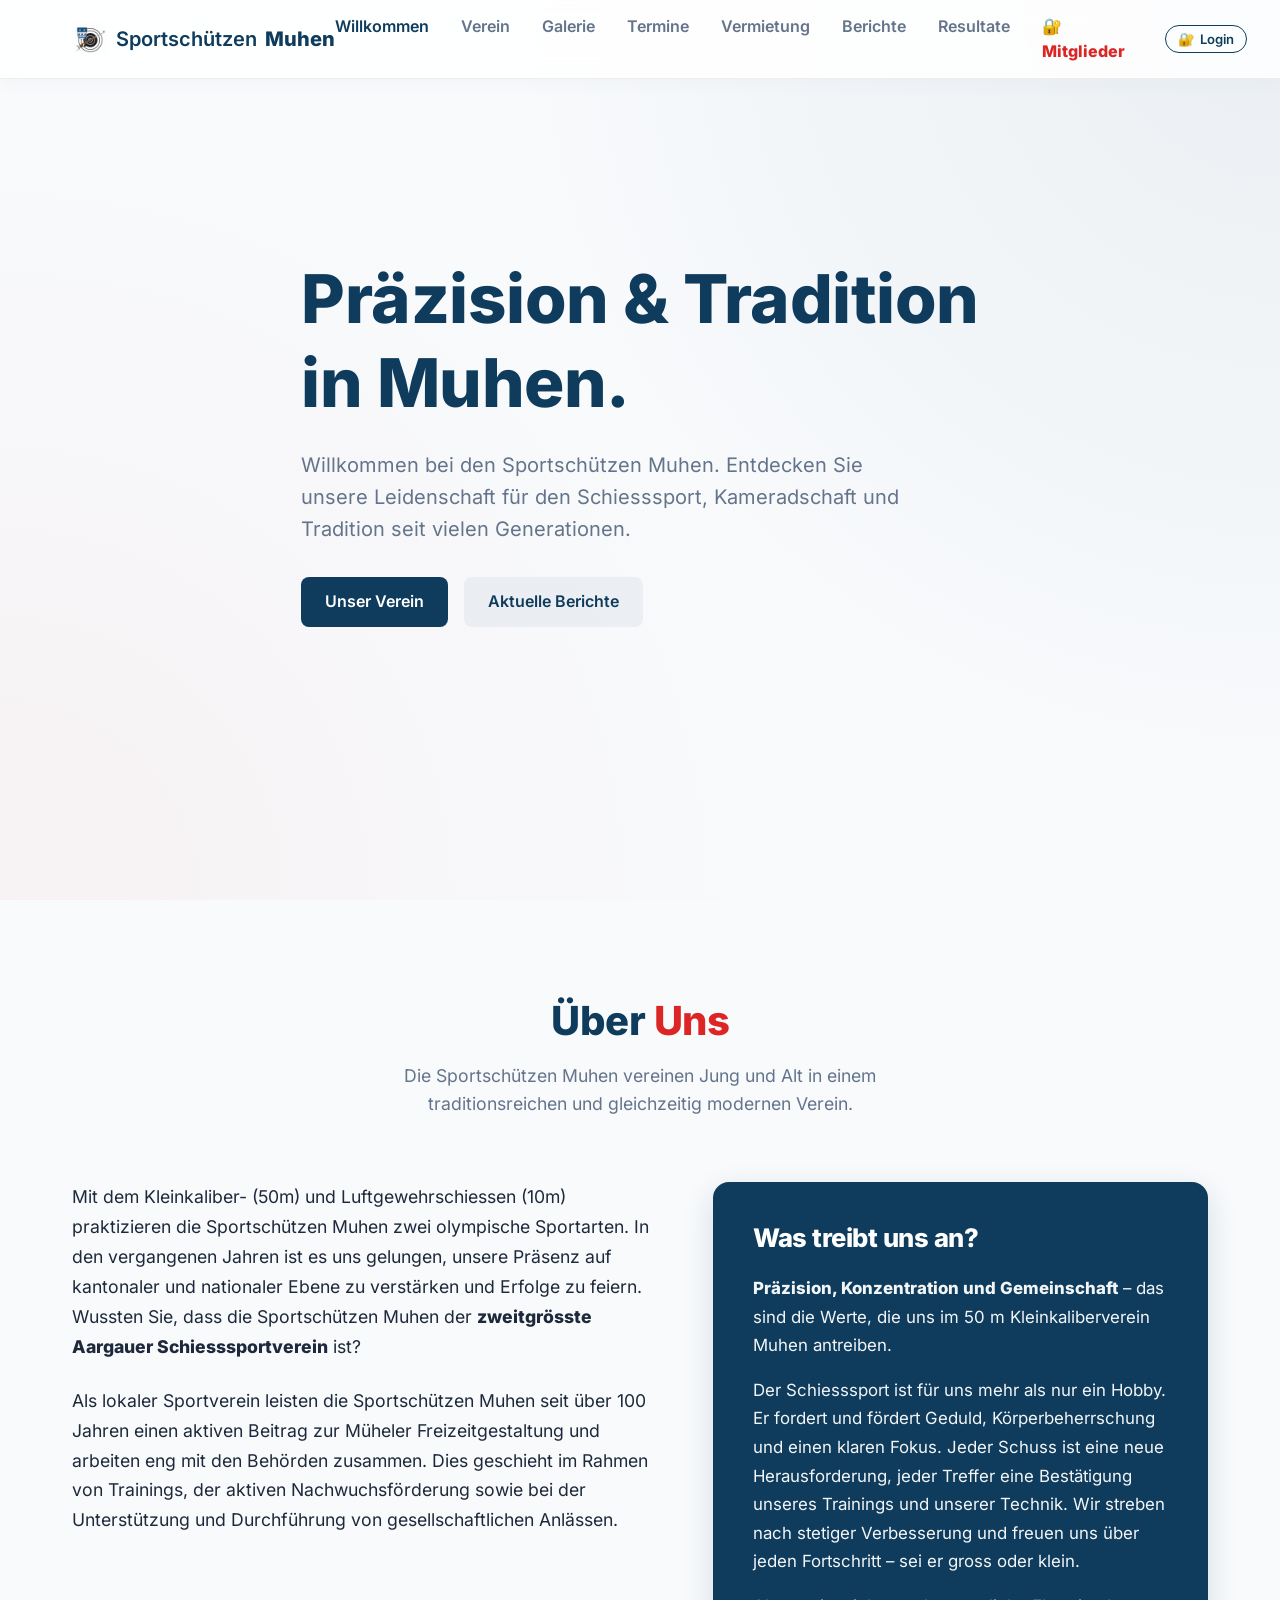
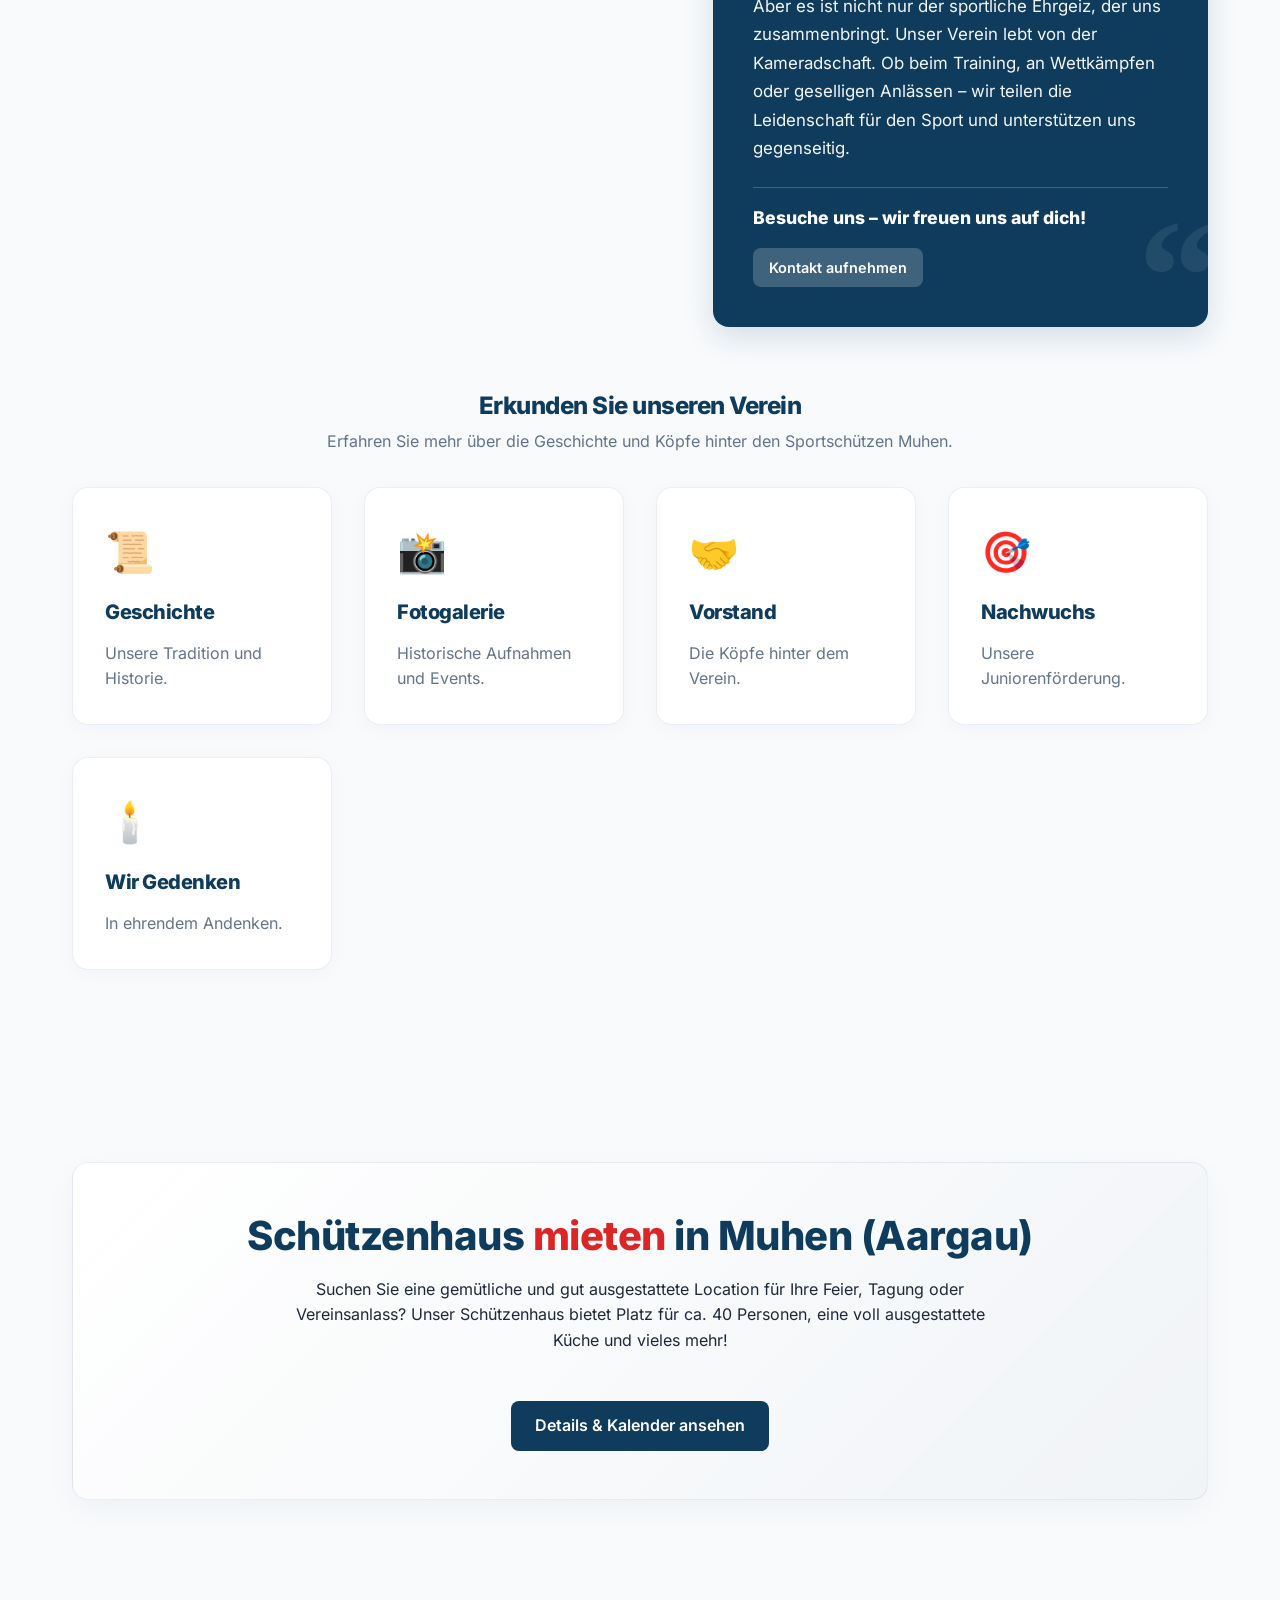
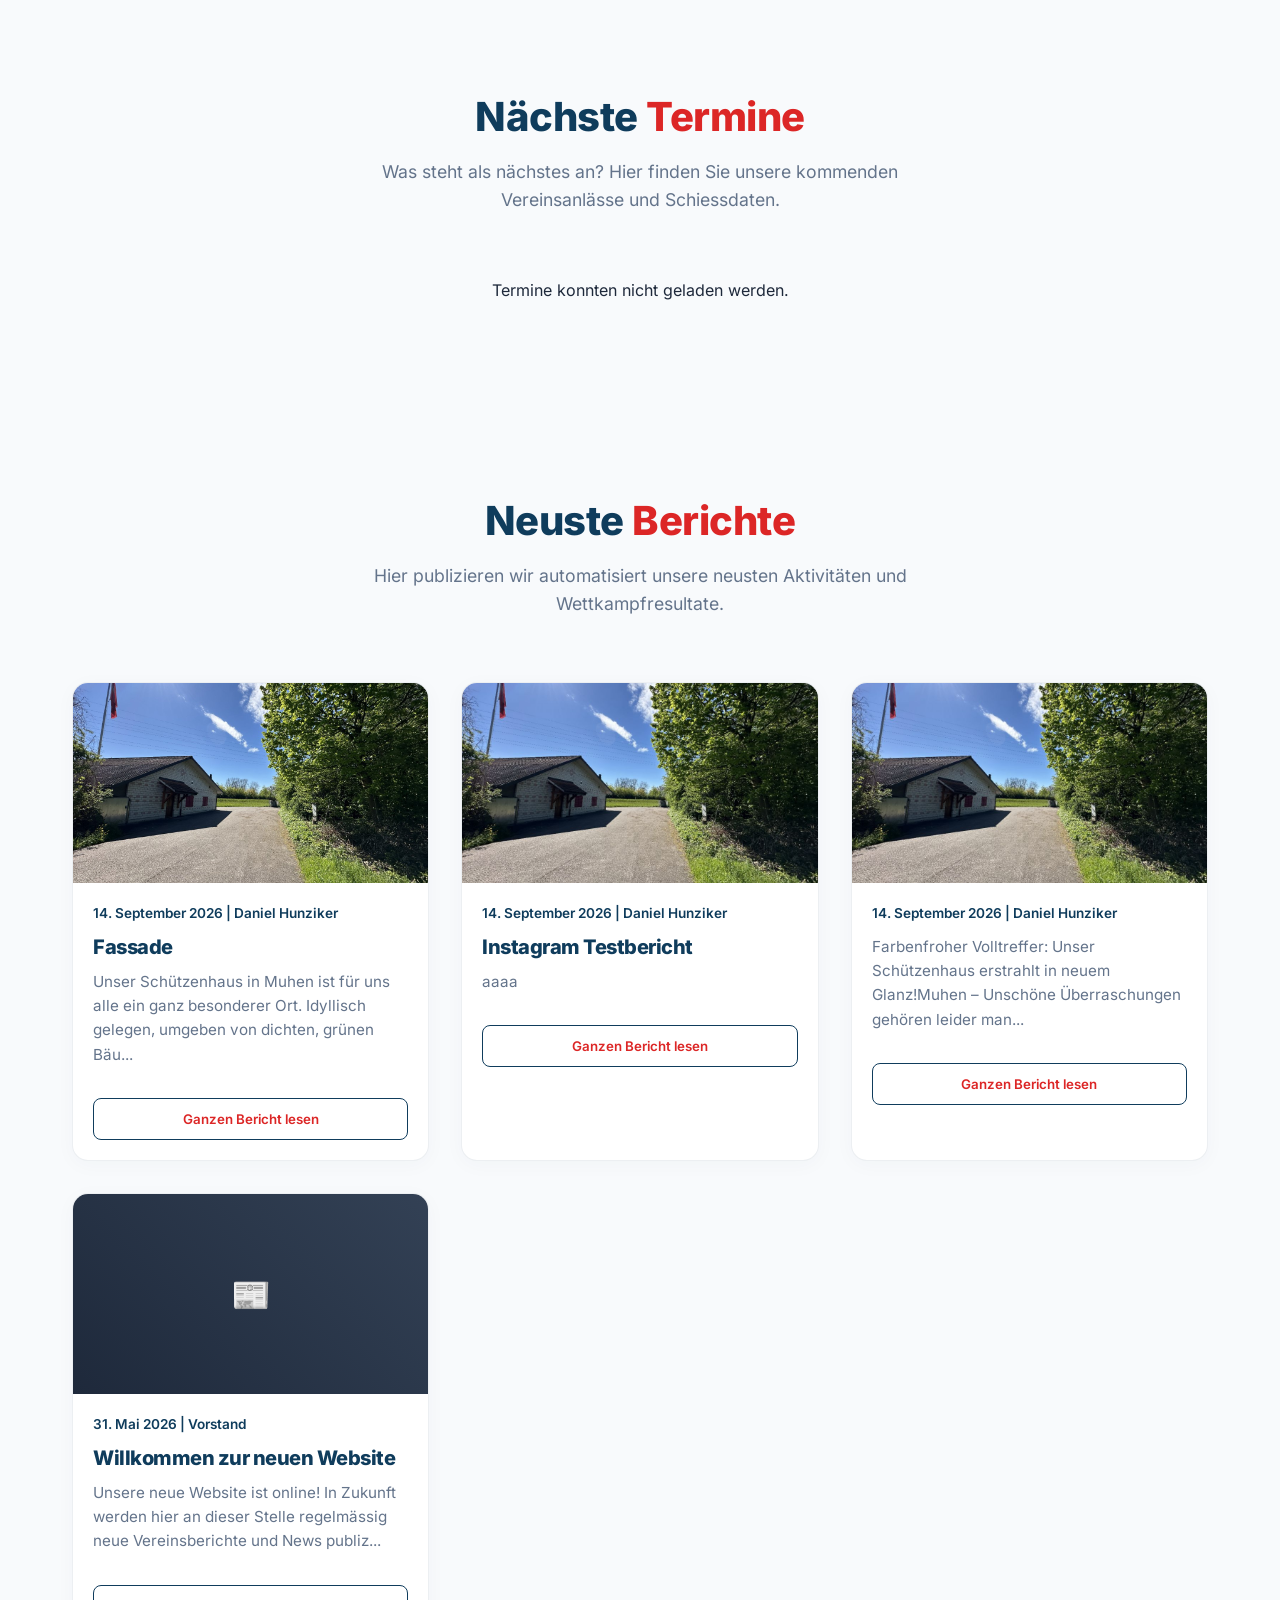
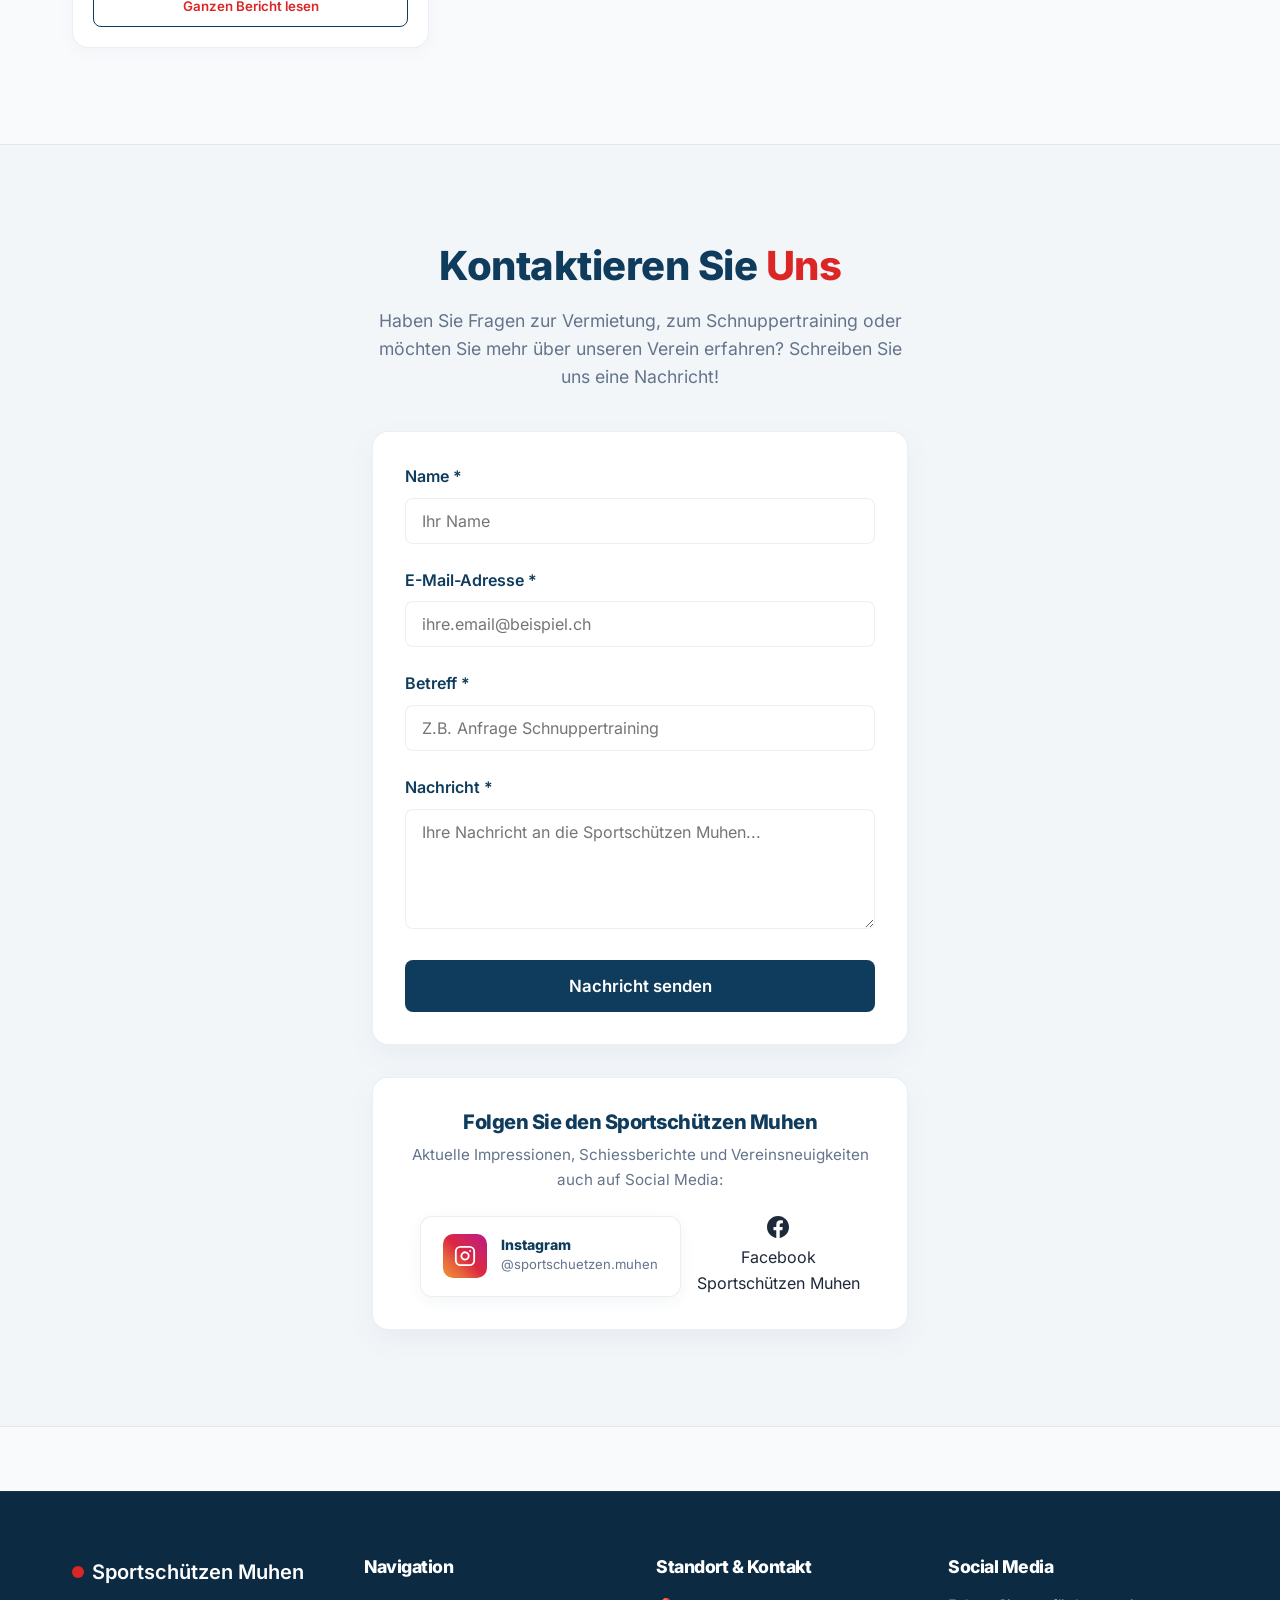
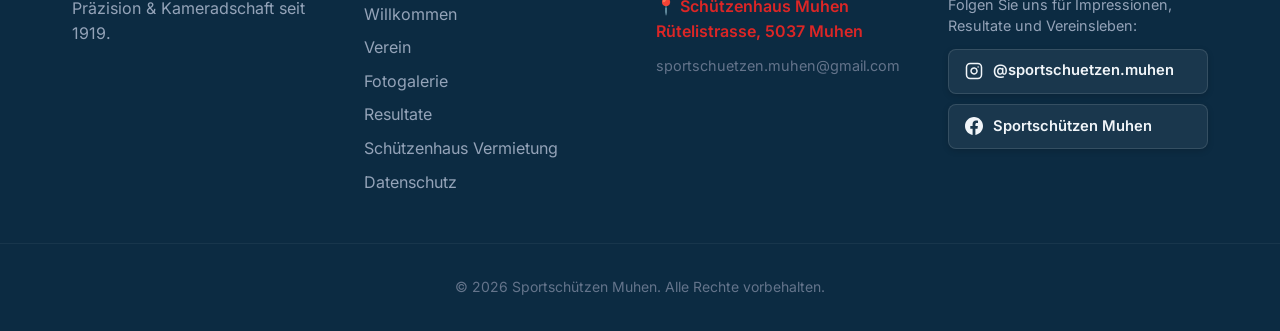
==== commit 5f88c1e3: "Update index.html" ====
--- a/index.html
+++ b/index.html
@@ -208,7 +208,7 @@
                                 <div class="sc-handle">@sportschuetzen.muhen</div>
                             </div>
                         </a>
-                        <a href="https://www.facebook.com/search/top?q=sportsch%C3%BCtzen%20muhen" target="_blank" rel="noopener noreferrer" class="social-connect-card sc-facebook" title="Sportschützen Muhen auf Facebook">
+                        <a href="https://https://www.facebook.com/SportschuetzenMuhen"Sportschützen Muhen auf Facebook">
                             <span class="sc-icon">
                                 <svg width="22" height="22" viewBox="0 0 24 24" fill="currentColor">
                                     <path d="M24 12.073c0-6.627-5.373-12-12-12s-12 5.373-12 12c0 5.99 4.388 10.954 10.125 11.854v-8.385H7.078v-3.47h3.047V9.43c0-3.007 1.792-4.669 4.533-4.669 1.312 0 2.686.235 2.686.235v2.953H15.83c-1.491 0-1.956.925-1.956 1.874v2.25h3.328l-.532 3.47h-2.796v8.385C19.612 23.027 24 18.062 24 12.073z"/>
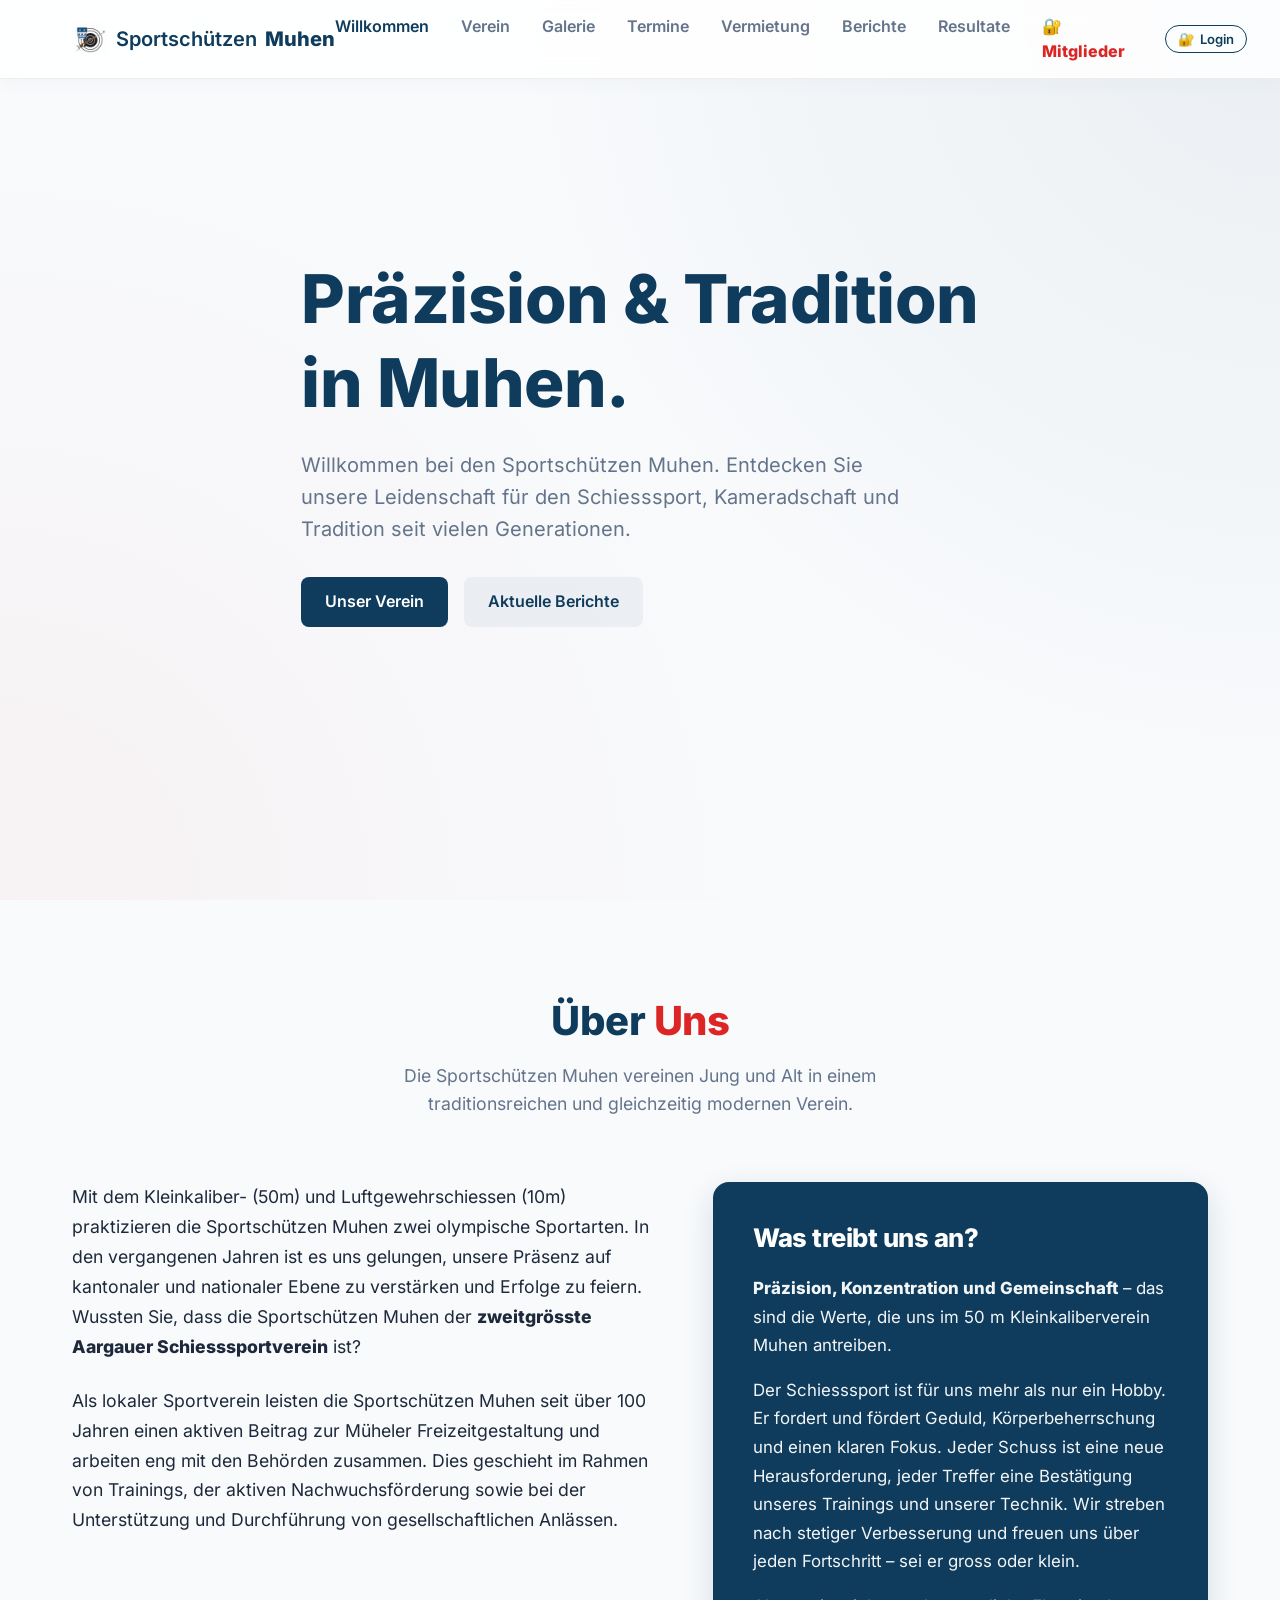
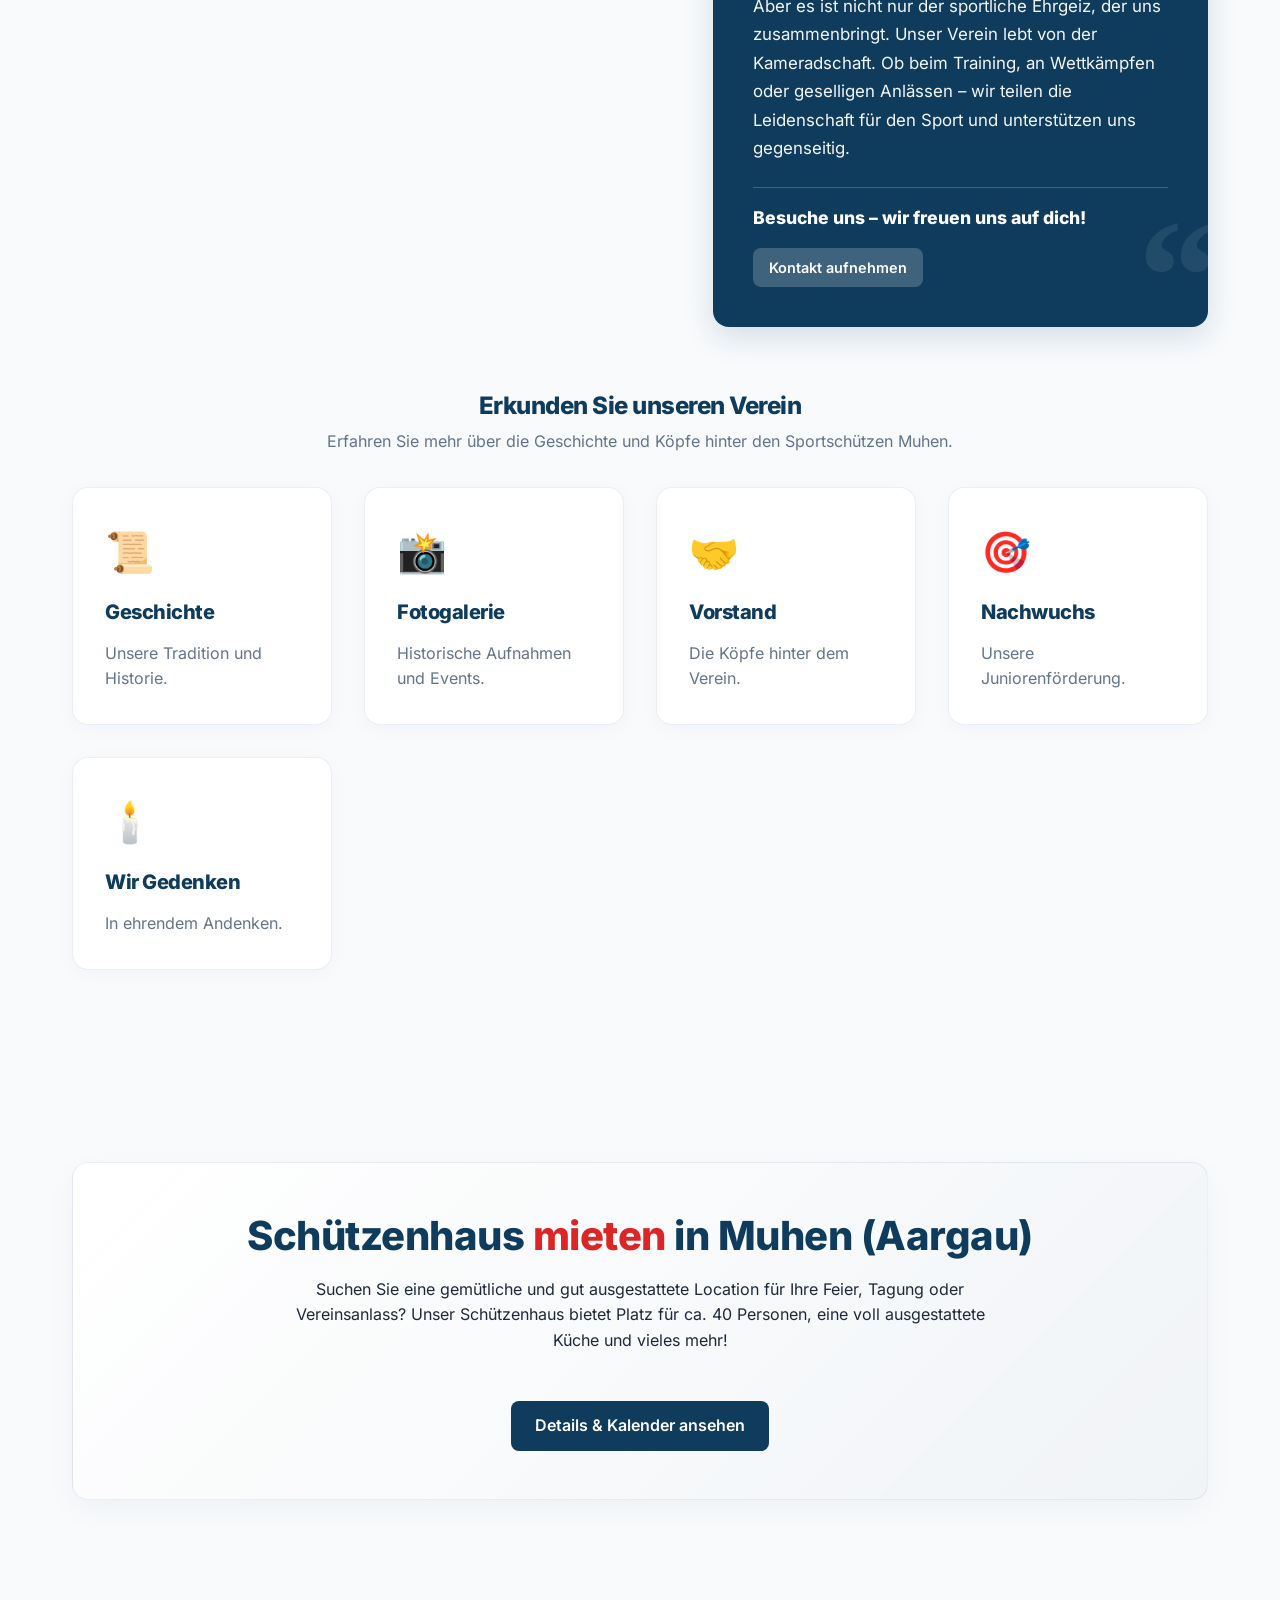
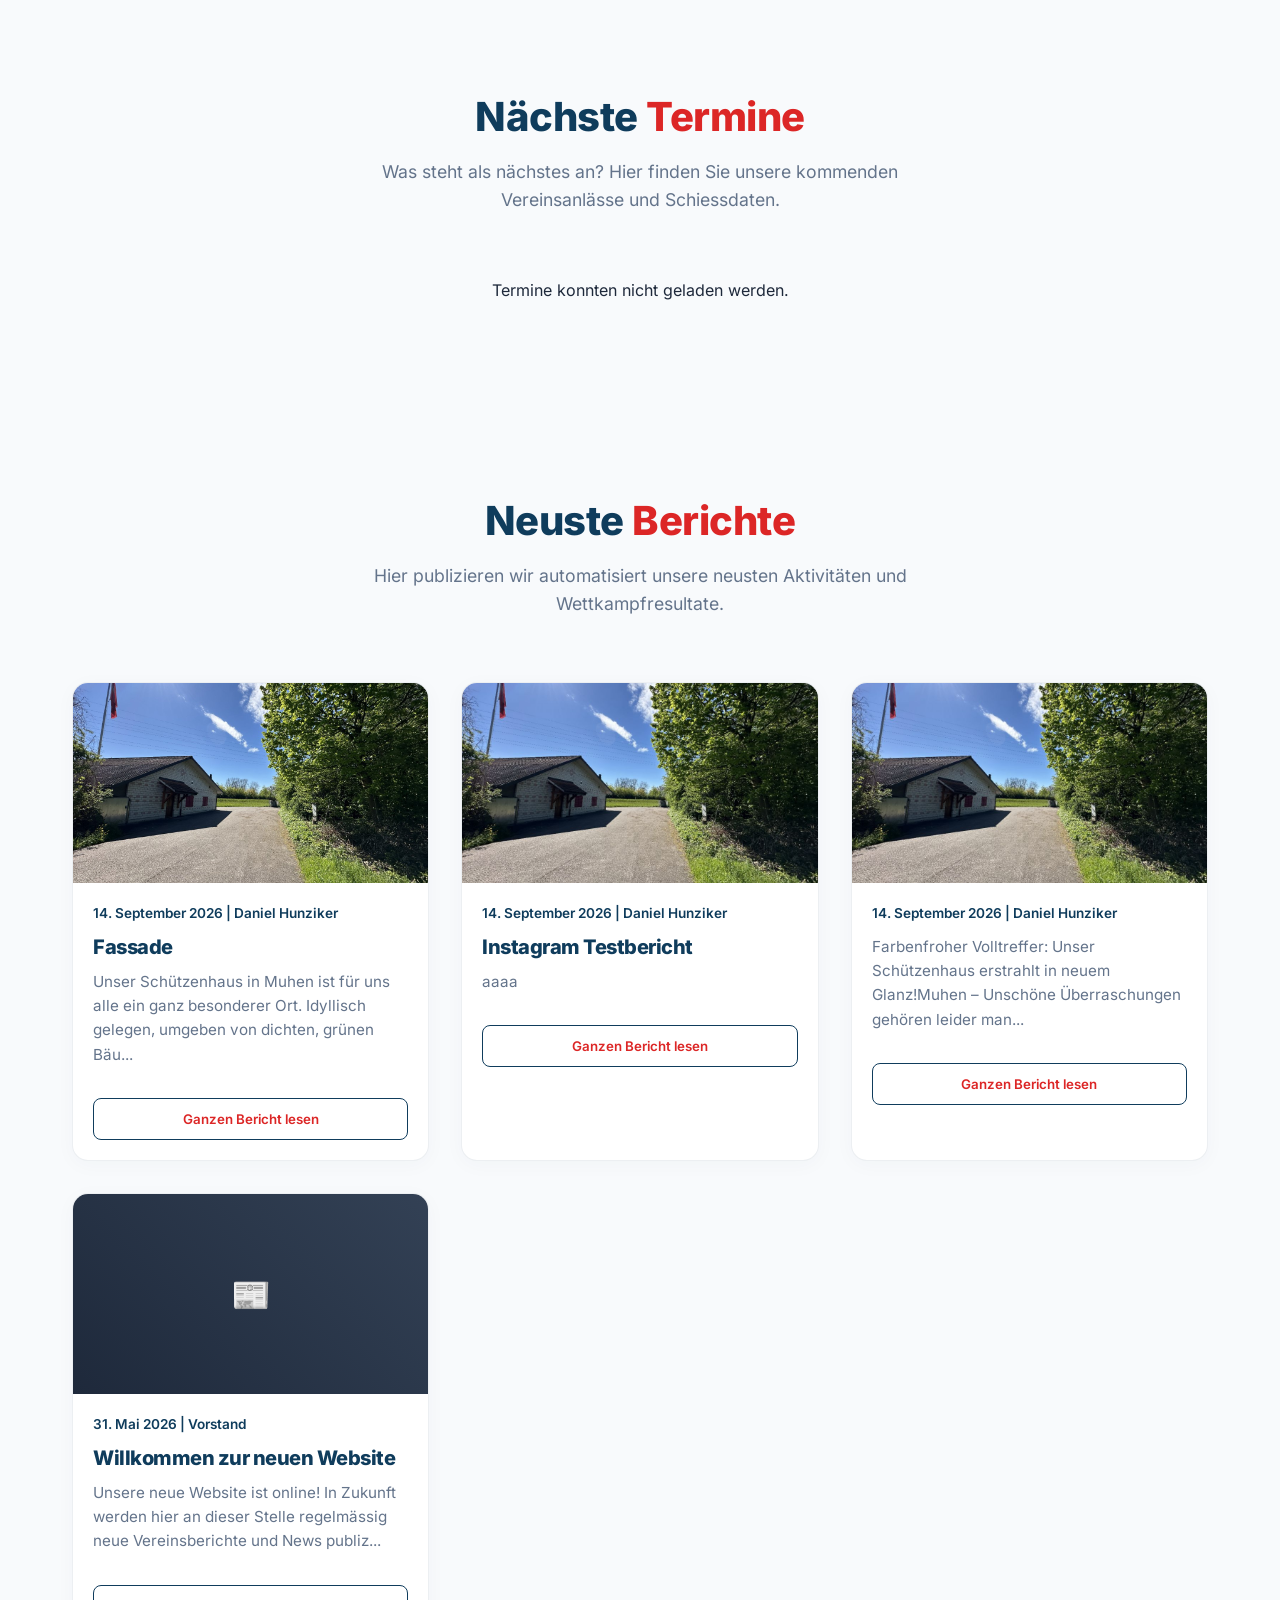
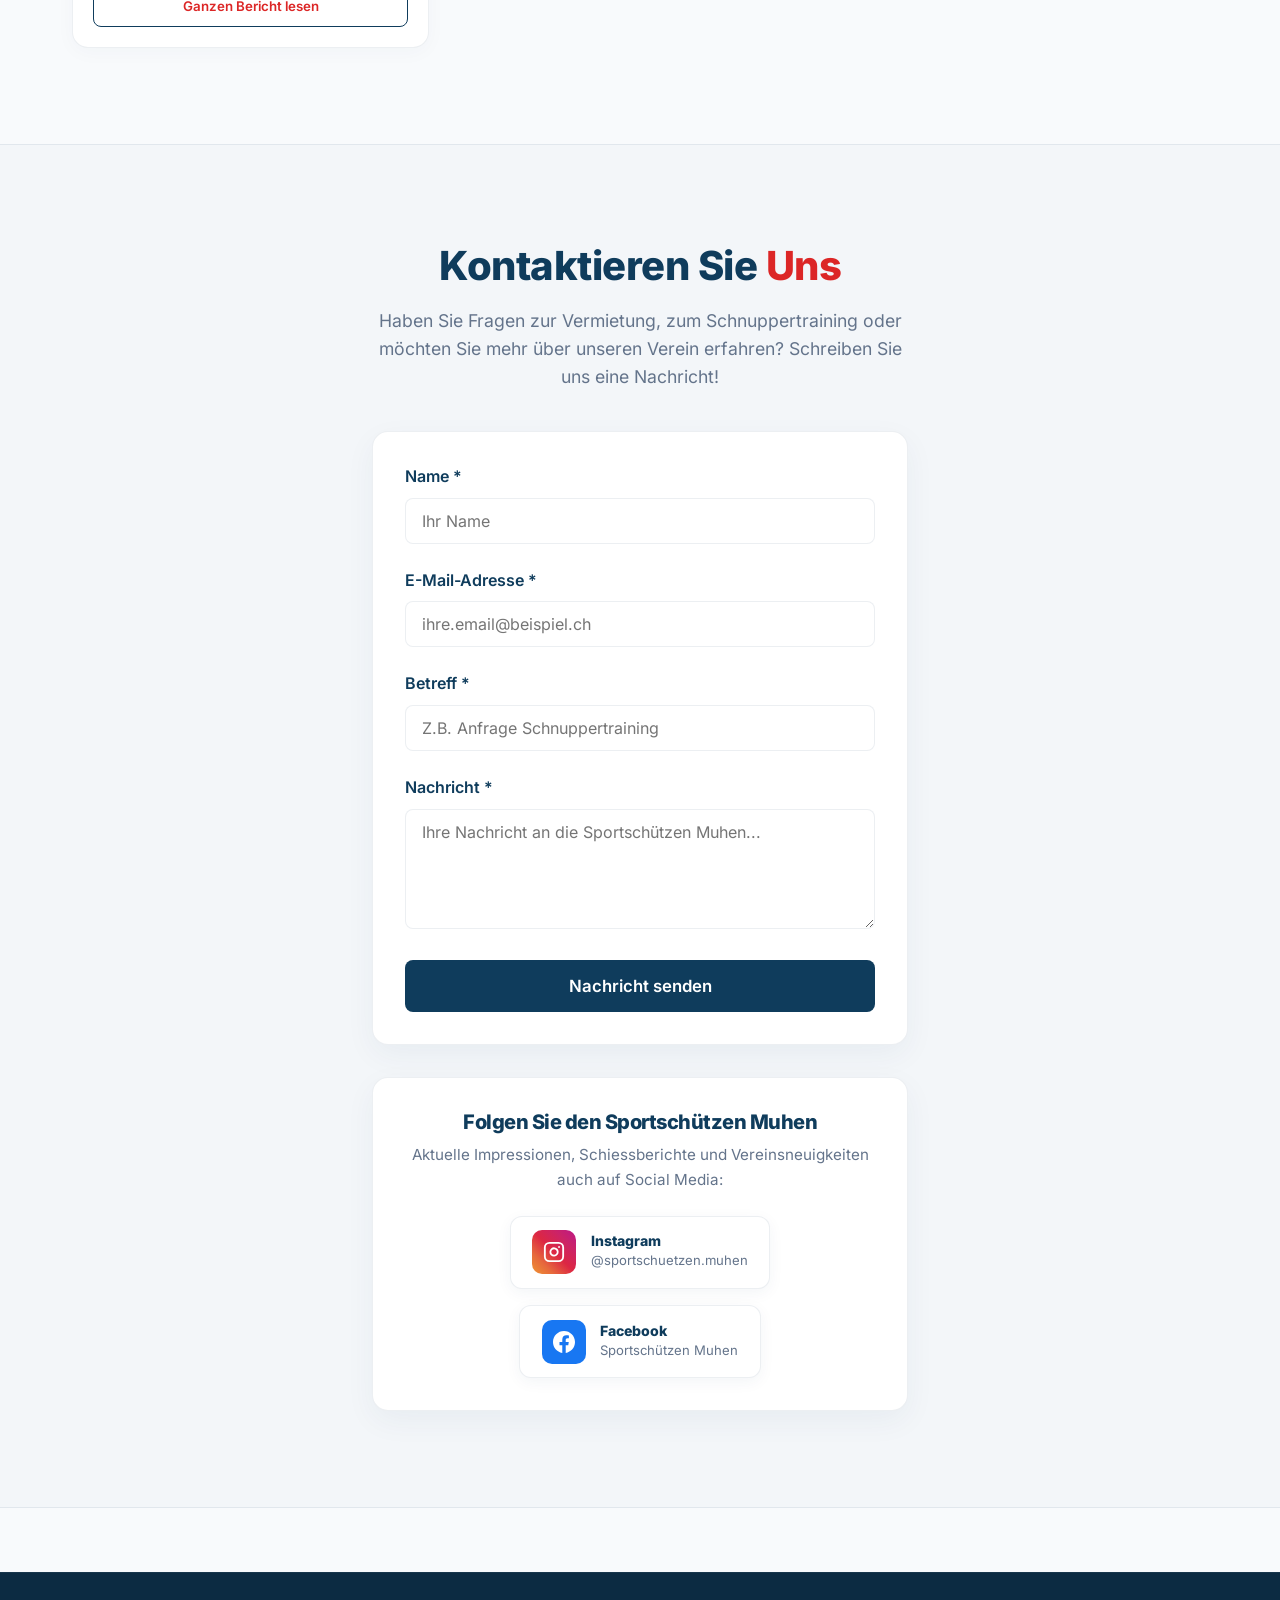
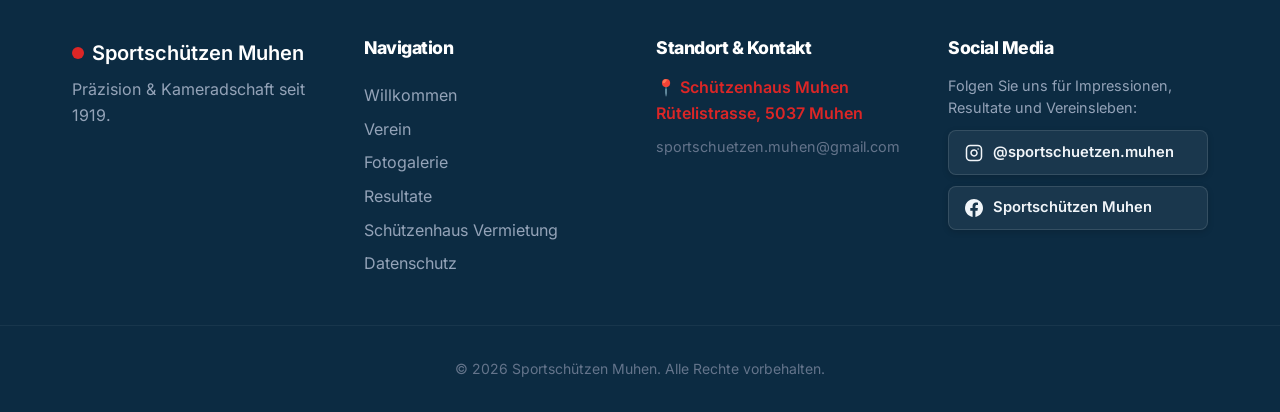
==== commit fb0d4ddb: "Update index.html" ====
--- a/index.html
+++ b/index.html
@@ -208,7 +208,7 @@
                                 <div class="sc-handle">@sportschuetzen.muhen</div>
                             </div>
                         </a>
-                        <a href="https://https://www.facebook.com/SportschuetzenMuhen"Sportschützen Muhen auf Facebook">
+                        <a href="https://https://www.facebook.com/SportschuetzenMuhen"Sportschützen Muhen auf Facebook" target="_blank" rel="noopener noreferrer" class="social-connect-card sc-facebook" title="Sportschützen Muhen auf Facebook">
                             <span class="sc-icon">
                                 <svg width="22" height="22" viewBox="0 0 24 24" fill="currentColor">
                                     <path d="M24 12.073c0-6.627-5.373-12-12-12s-12 5.373-12 12c0 5.99 4.388 10.954 10.125 11.854v-8.385H7.078v-3.47h3.047V9.43c0-3.007 1.792-4.669 4.533-4.669 1.312 0 2.686.235 2.686.235v2.953H15.83c-1.491 0-1.956.925-1.956 1.874v2.25h3.328l-.532 3.47h-2.796v8.385C19.612 23.027 24 18.062 24 12.073z"/>
